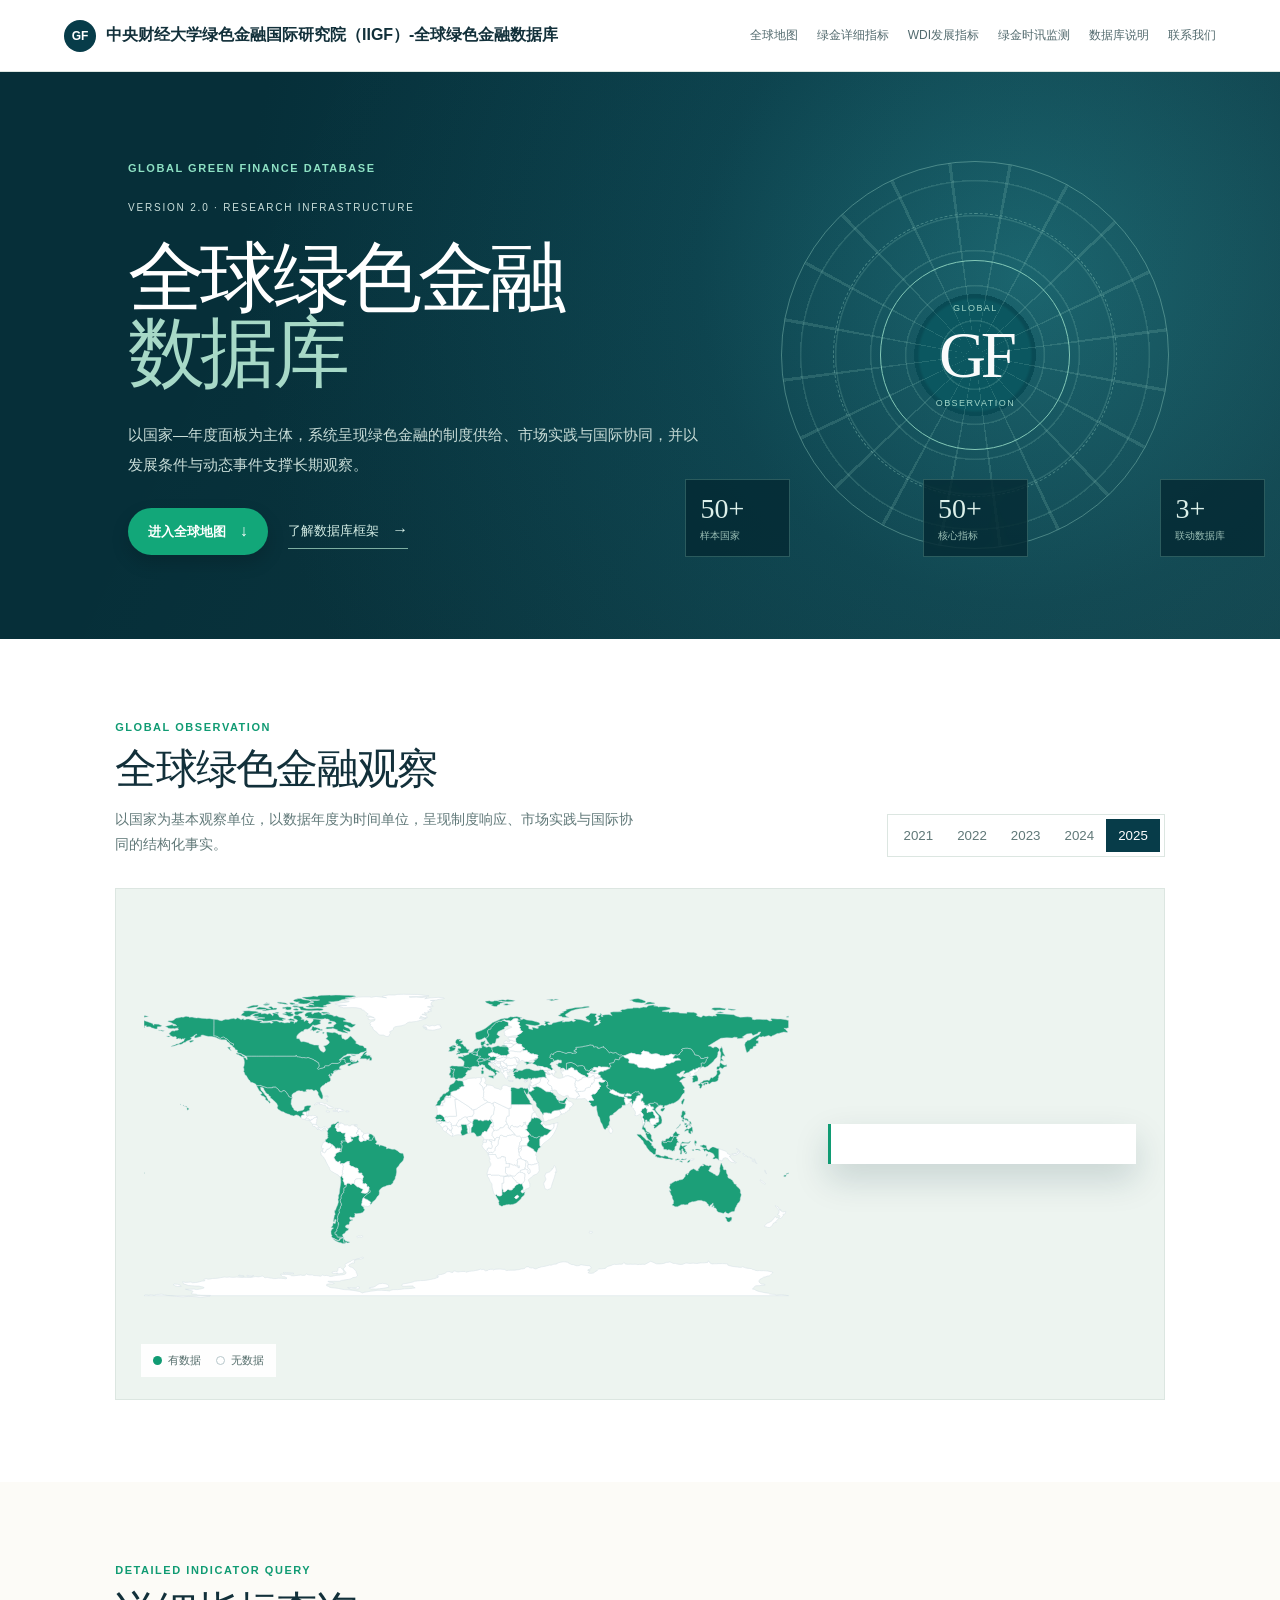
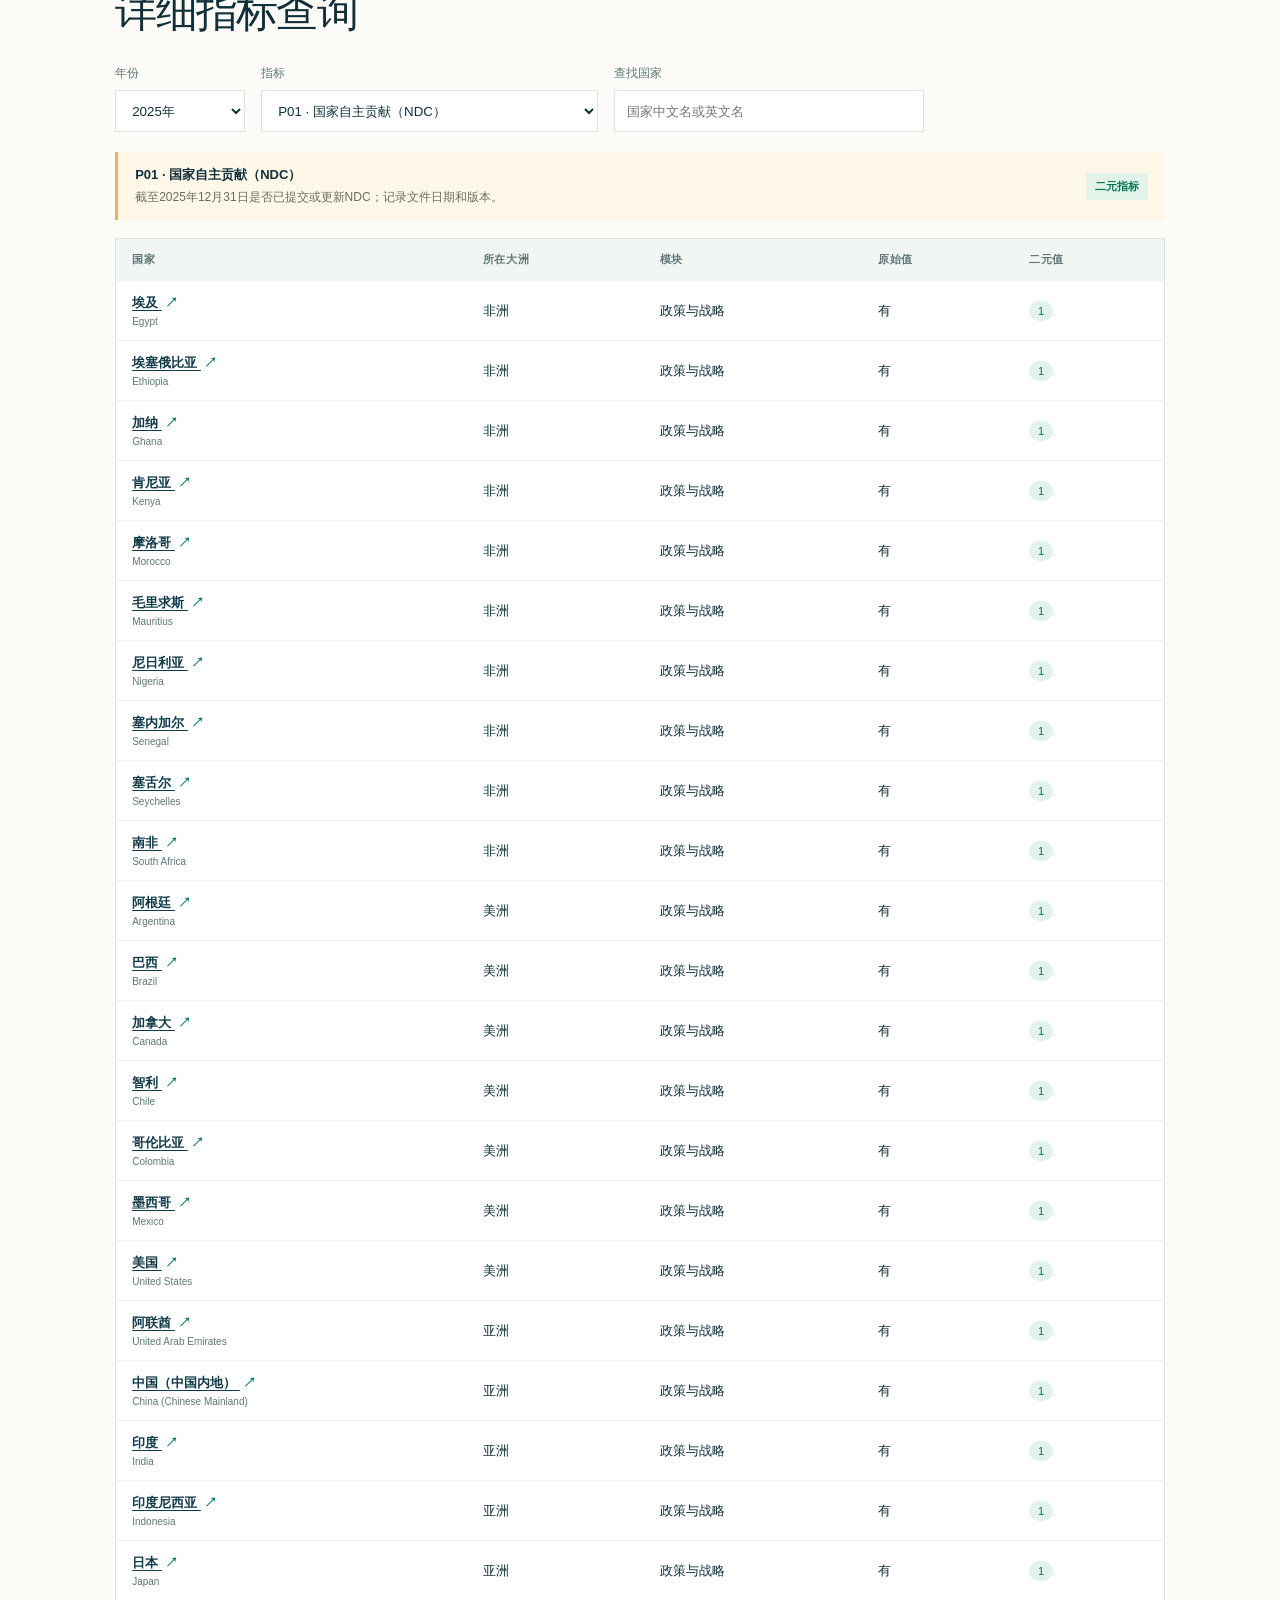
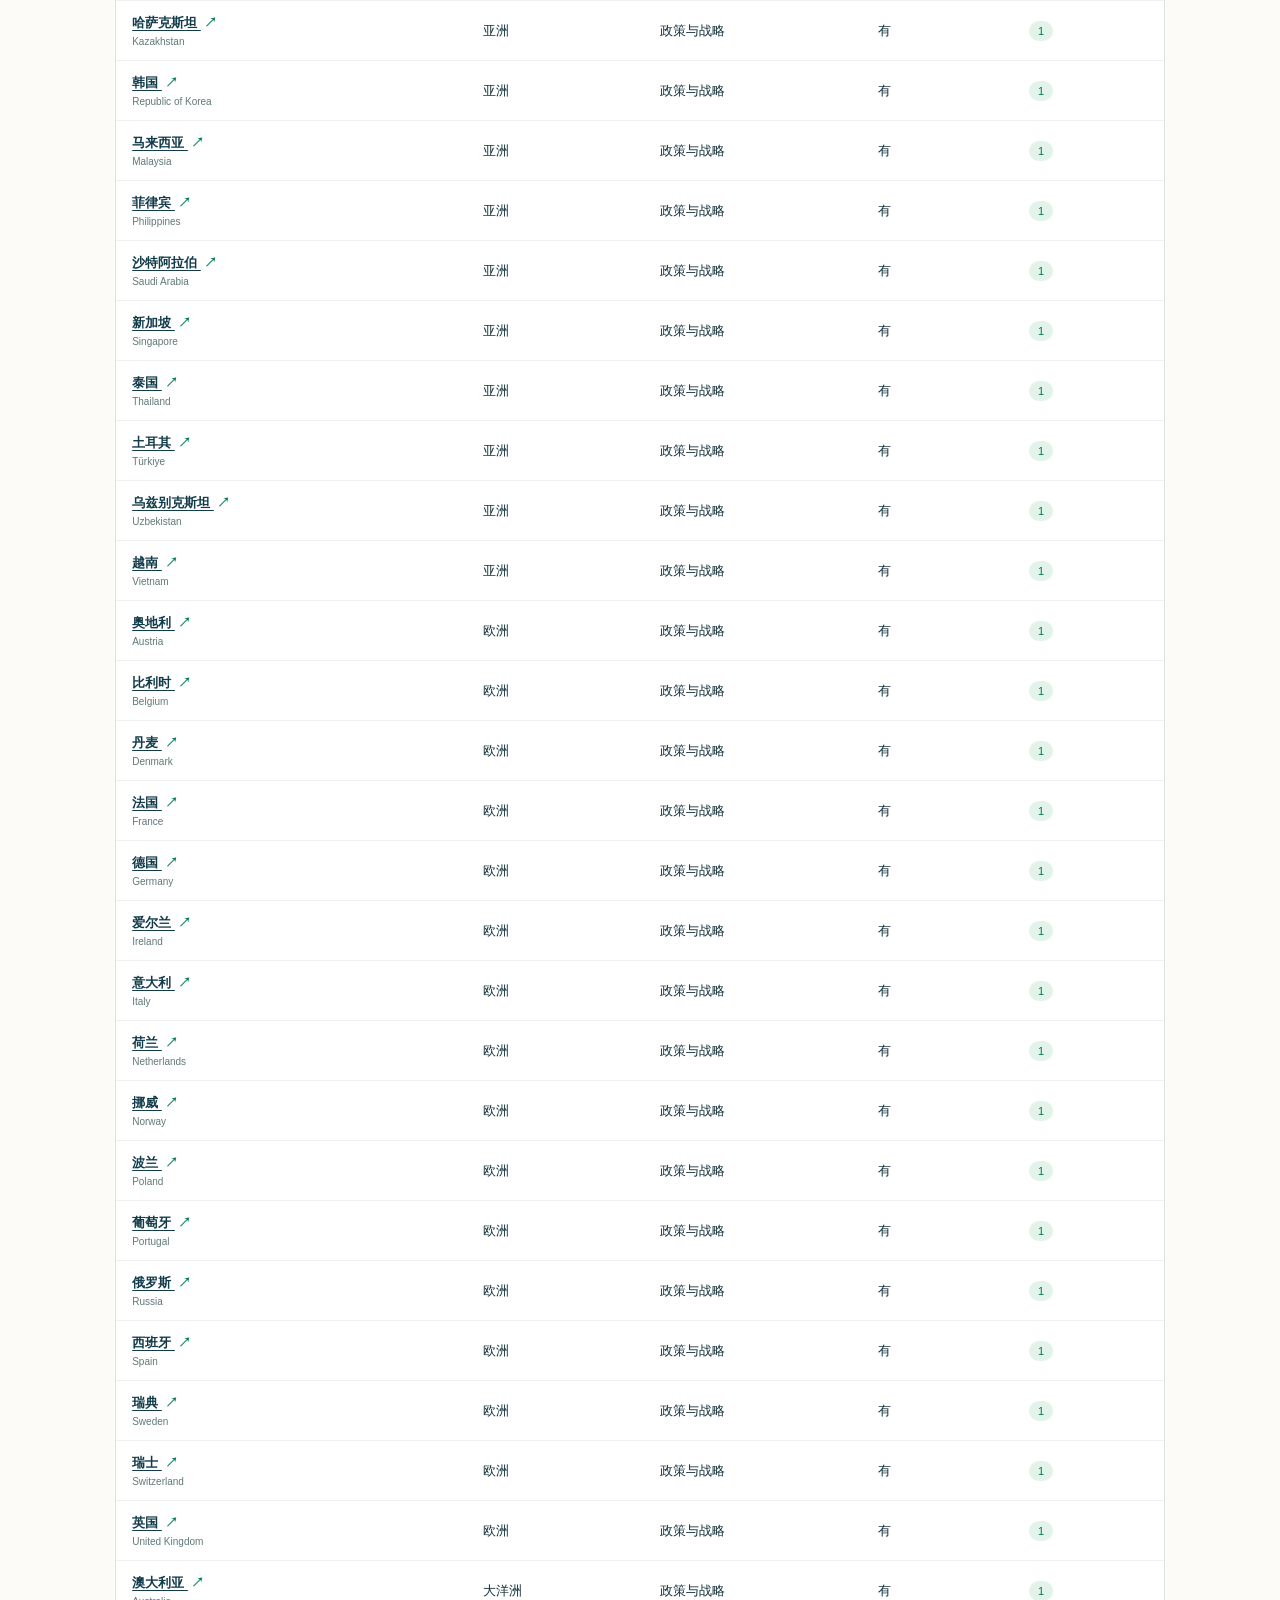
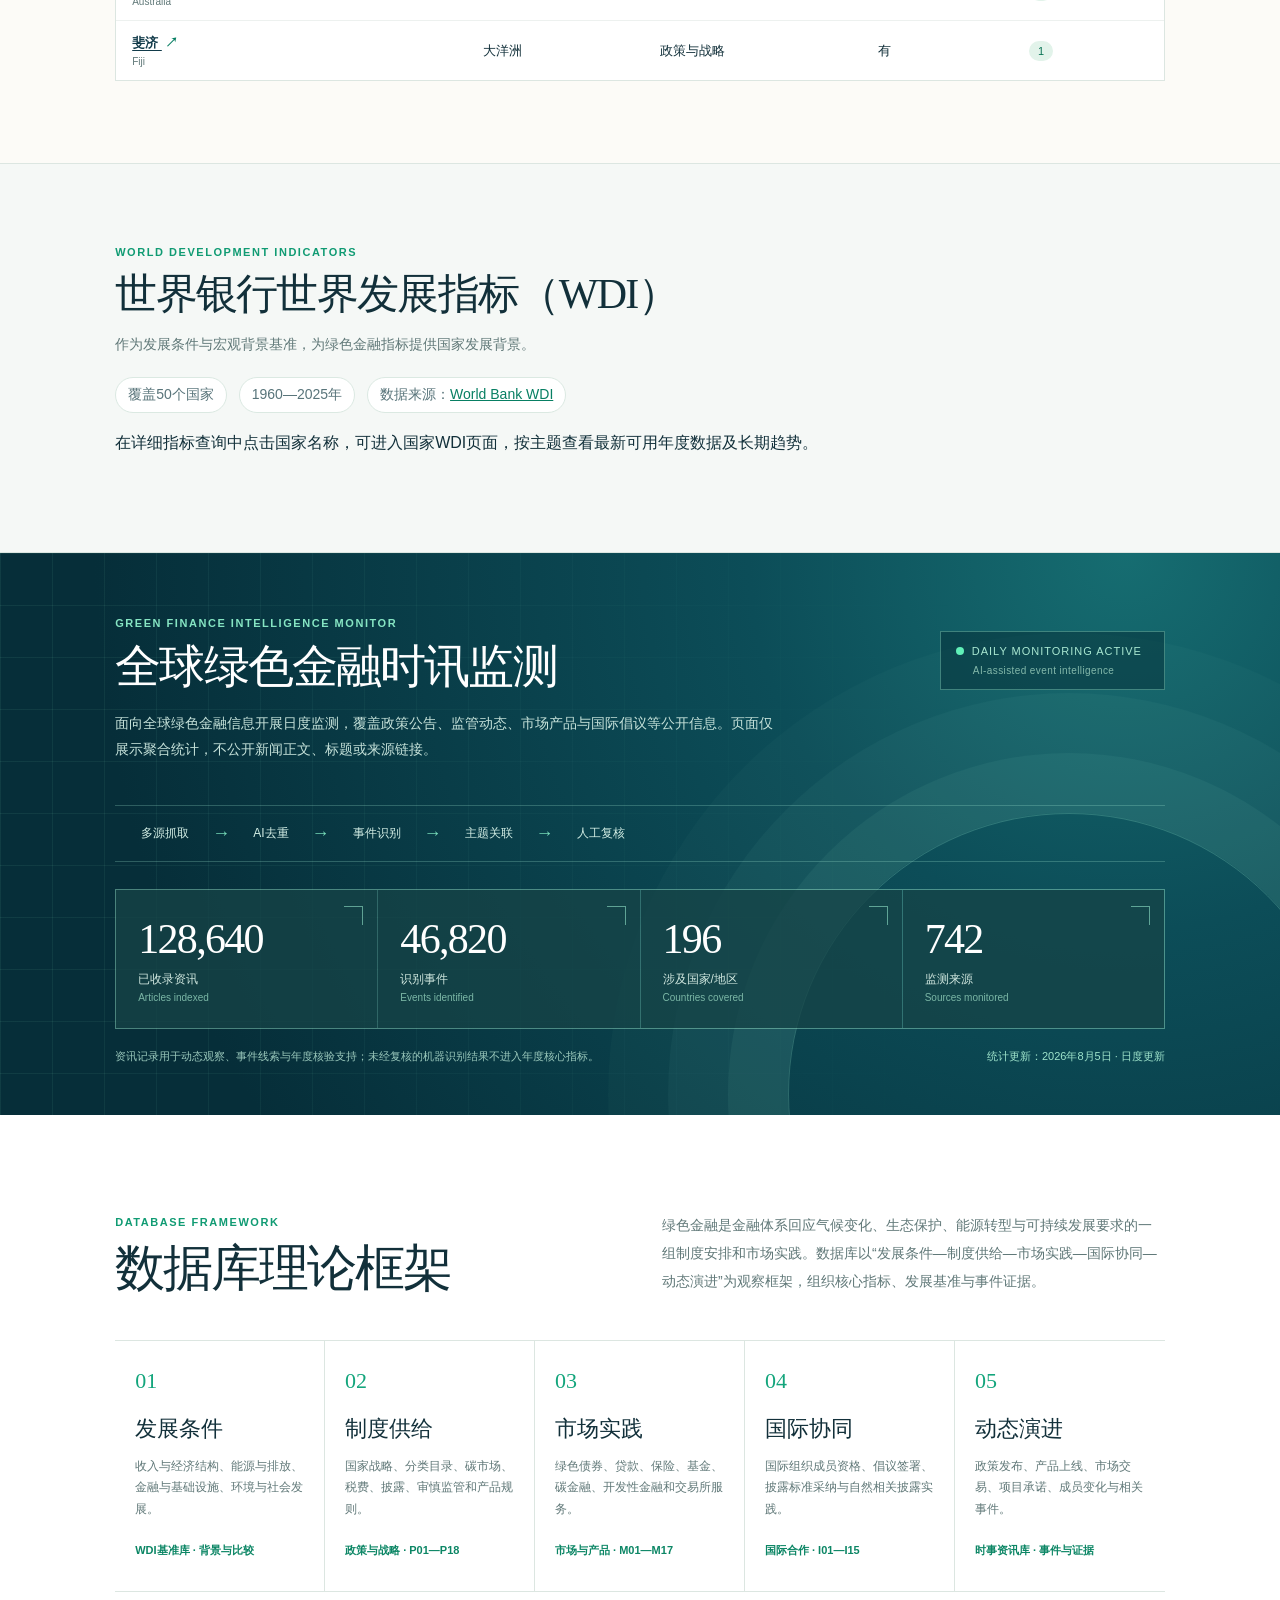
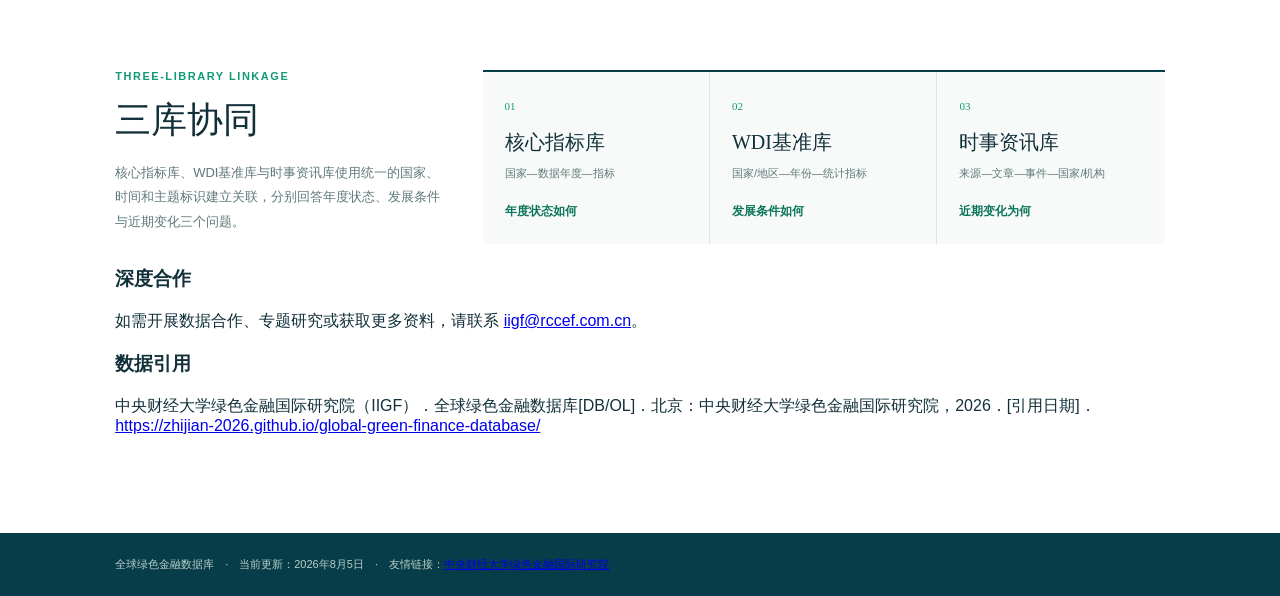
==== index.html @ d0682251 "Upgrade navigation and news monitoring dashboard" ====
<!doctype html>
<html lang="zh-CN">
<head>
  <meta charset="utf-8"><meta name="viewport" content="width=device-width, initial-scale=1"><meta name="description" content="中央财经大学绿色金融国际研究院（IIGF）全球绿色金融数据库"><title>全球绿色金融数据库</title><link rel="stylesheet" href="style.css?v=20260814">
</head>
<body>
  <header><a class="brand" href="#top"><b>GF</b><span>中央财经大学绿色金融国际研究院（IIGF）-全球绿色金融数据库</span></a><nav><a href="#map">全球地图</a><a href="#catalogue">绿金详细指标</a><a href="#wdi">WDI发展指标</a><a href="#news">绿金时讯监测</a><a href="#about">数据库说明</a><a href="#contact">联系我们</a></nav></header>
  <main id="top">
    <section class="intro intro-v2"><div class="hero-copy"><p class="eyebrow">GLOBAL GREEN FINANCE DATABASE</p><p class="hero-version">VERSION 2.0 · RESEARCH INFRASTRUCTURE</p><h1>全球绿色金融<br><em>数据库</em></h1><p>以国家—年度面板为主体，系统呈现绿色金融的制度供给、市场实践与国际协同，并以发展条件与动态事件支撑长期观察。</p><div class="hero-actions"><a class="button" href="#map">进入全球地图 <b>↓</b></a><a class="text-button" href="#about">了解数据库框架 <b>→</b></a></div></div><div class="hero-visual" aria-hidden="true"><div class="orbital-grid"></div><div class="orbital-ring ring-a"></div><div class="orbital-ring ring-b"></div><div class="hero-seal"><span>GLOBAL</span><strong>GF</strong><span>OBSERVATION</span></div><div class="hero-metrics"><div><strong>50+</strong><span>样本国家</span></div><div><strong>50+</strong><span>核心指标</span></div><div><strong>3+</strong><span>联动数据库</span></div></div></div></section>
    <section class="section map-section" id="map"><div class="section-title"><div><p class="eyebrow">GLOBAL OBSERVATION</p><h2>全球绿色金融观察</h2><p>以国家为基本观察单位，以数据年度为时间单位，呈现制度响应、市场实践与国际协同的结构化事实。</p></div><div class="years" id="years"></div></div><div class="map-wrap"><svg id="world-map" viewBox="0 0 1000 500" preserveAspectRatio="xMidYMid meet" aria-label="全球绿色金融国家地图"></svg><aside id="tooltip" class="tooltip is-empty"></aside><div class="legend"><span><i class="has-data"></i>有数据</span><span><i class="no-data"></i>无数据</span></div></div></section>
    <section class="section" id="catalogue"><div class="section-title"><div><p class="eyebrow">DETAILED INDICATOR QUERY</p><h2>详细指标查询</h2></div></div><div class="controls"><label>年份<select id="catalogue-year"></select></label><label>指标<select id="indicator"></select></label><label>查找国家<input id="search" placeholder="国家中文名或英文名"></label></div><div class="note" id="indicator-note"></div><div class="table-wrap"><table><thead><tr><th>国家</th><th>所在大洲</th><th>模块</th><th>原始值</th><th>二元值</th></tr></thead><tbody id="rows"></tbody></table></div></section>
    <section class="section news-section" id="news" aria-labelledby="news-title"><div class="news-console"><div class="news-console-head"><div><p class="eyebrow">GREEN FINANCE INTELLIGENCE MONITOR</p><h2 id="news-title">全球绿色金融时讯监测</h2><p>面向全球绿色金融信息开展日度监测，覆盖政策公告、监管动态、市场产品与国际倡议等公开信息。页面仅展示聚合统计，不公开新闻正文、标题或来源链接。</p></div><div class="monitor-status"><i></i><span>DAILY MONITORING ACTIVE</span><small>AI-assisted event intelligence</small></div></div><div class="news-pipeline"><span>多源抓取</span><b>→</b><span>AI去重</span><b>→</b><span>事件识别</span><b>→</b><span>主题关联</span><b>→</b><span>人工复核</span></div><div class="news-stats" id="news-stats" aria-live="polite"><div><b data-news="articles">0</b><span>已收录资讯</span><small>Articles indexed</small></div><div><b data-news="events">0</b><span>识别事件</span><small>Events identified</small></div><div><b data-news="countries">0</b><span>涉及国家/地区</span><small>Countries covered</small></div><div><b data-news="sources">0</b><span>监测来源</span><small>Sources monitored</small></div></div><div class="news-console-foot"><p>资讯记录用于动态观察、事件线索与年度核验支持；未经复核的机器识别结果不进入年度核心指标。</p><p id="news-updated">日度更新 · 聚合统计</p></div></div></section>
    <section class="section about about-v2" id="about"><div class="framework-heading"><div><p class="eyebrow">DATABASE FRAMEWORK</p><h2>数据库理论框架</h2></div><p>绿色金融是金融体系回应气候变化、生态保护、能源转型与可持续发展要求的一组制度安排和市场实践。数据库以“发展条件—制度供给—市场实践—国际协同—动态演进”为观察框架，组织核心指标、发展基准与事件证据。</p></div><div class="framework-flow"><article><b>01</b><h3>发展条件</h3><p>收入与经济结构、能源与排放、金融与基础设施、环境与社会发展。</p><small>WDI基准库 · 背景与比较</small></article><article><b>02</b><h3>制度供给</h3><p>国家战略、分类目录、碳市场、税费、披露、审慎监管和产品规则。</p><small>政策与战略 · P01—P18</small></article><article><b>03</b><h3>市场实践</h3><p>绿色债券、贷款、保险、基金、碳金融、开发性金融和交易所服务。</p><small>市场与产品 · M01—M17</small></article><article><b>04</b><h3>国际协同</h3><p>国际组织成员资格、倡议签署、披露标准采纳与自然相关披露实践。</p><small>国际合作 · I01—I15</small></article><article><b>05</b><h3>动态演进</h3><p>政策发布、产品上线、市场交易、项目承诺、成员变化与相关事件。</p><small>时事资讯库 · 事件与证据</small></article></div><div class="three-libraries"><div class="library-heading"><p class="eyebrow">THREE-LIBRARY LINKAGE</p><h3>三库协同</h3><p>核心指标库、WDI基准库与时事资讯库使用统一的国家、时间和主题标识建立关联，分别回答年度状态、发展条件与近期变化三个问题。</p></div><div class="library-cards"><article><span>01</span><h4>核心指标库</h4><p>国家—数据年度—指标</p><strong>年度状态如何</strong></article><article><span>02</span><h4>WDI基准库</h4><p>国家/地区—年份—统计指标</p><strong>发展条件如何</strong></article><article><span>03</span><h4>时事资讯库</h4><p>来源—文章—事件—国家/机构</p><strong>近期变化为何</strong></article></div></div><div class="contact-block" id="contact"><div><h3>深度合作</h3><p>如需开展数据合作、专题研究或获取更多资料，请联系 <a href="mailto:iigf@rccef.com.cn">iigf@rccef.com.cn</a>。</p></div><div><h3>数据引用</h3><p>中央财经大学绿色金融国际研究院（IIGF）．全球绿色金融数据库[DB/OL]．北京：中央财经大学绿色金融国际研究院，2026．[引用日期]．<a href="https://zhijian-2026.github.io/global-green-finance-database/">https://zhijian-2026.github.io/global-green-finance-database/</a></p></div></div></section>
  </main>
  <footer>全球绿色金融数据库　·　当前更新：2026年8月5日　·　友情链接：<a href="https://iigf.cufe.edu.cn/" target="_blank" rel="noopener">中央财经大学绿色金融国际研究院</a></footer>
  <script src="app.js?v=20260814"></script><script src="news.js?v=20260814"></script>
</body>
</html>
---- style.css ----
:root{--deep:#073c49;--green:#109b73;--pale:#edf4f0;--paper:#fcfbf7;--ink:#12303a;--muted:#607878;--line:#dce6e1}*{box-sizing:border-box}html{scroll-behavior:smooth}body{margin:0;background:var(--paper);color:var(--ink);font-family:"Microsoft YaHei","PingFang SC",Arial,sans-serif}header{height:72px;display:flex;align-items:center;justify-content:space-between;padding:0 6vw;background:#fff;border-bottom:1px solid var(--line);position:sticky;top:0;z-index:9}.brand{display:flex;gap:10px;align-items:center;color:var(--ink);text-decoration:none;font-size:16px;font-weight:700}.brand b{display:grid;place-items:center;width:32px;height:32px;color:#fff;background:var(--deep);border-radius:50%;font-size:12px}nav{display:flex;gap:26px}nav a{font-size:13px;color:#526a6e;text-decoration:none}.intro{min-height:490px;padding:78px 10vw;background:var(--deep);color:#fff;display:flex;justify-content:space-between;gap:40px;align-items:center}.eyebrow{font-size:11px;letter-spacing:.14em;color:var(--green);font-weight:800;margin:0 0 14px}.intro h1,.section h2{font:clamp(36px,4vw,62px) Georgia,"Songti SC",serif;line-height:1.05;letter-spacing:-.04em;margin:0}.intro em{font-style:normal;color:#b7e1d0}.intro>div>p:not(.eyebrow){max-width:520px;color:#cbe0dc;line-height:1.9;margin:24px 0}.button{display:inline-block;background:var(--green);padding:13px 18px;border-radius:99px;color:#fff;text-decoration:none;font-weight:700;font-size:13px}.intro dl{display:grid;grid-template-columns:repeat(3,1fr);gap:20px;margin:0;min-width:420px}.intro dl div{border-top:1px solid rgba(255,255,255,.35);padding-top:16px}.intro dt{font:32px Georgia,serif;color:#d9f0e8}.intro dd{margin:8px 0 0;font-size:12px;color:#b2d0c8}.section{padding:82px 9vw}.map-section{background:#fff}.section-title{display:flex;justify-content:space-between;gap:50px;align-items:end;margin-bottom:31px}.section-title h2{font-size:42px}.section-title>p,.section-title>div>p:last-child{max-width:520px;font-size:14px;color:var(--muted);line-height:1.8;margin:16px 0 0}.years{display:flex;border:1px solid var(--line);padding:4px}.years button{border:0;background:#fff;color:var(--muted);padding:9px 12px;cursor:pointer}.years button.active{background:var(--deep);color:#fff}.map-wrap{height:min(40vw,540px);min-height:420px;display:flex;align-items:center;justify-content:space-between;gap:22px;padding:22px 28px;position:relative;background:var(--pale);border:1px solid var(--line);overflow:hidden}.map-wrap svg{width:65%;height:100%;display:block;flex:0 1 65%}.shape{fill:#fff;stroke:#d1dde3;stroke-width:.75}.shape.lit{fill:#1c9f78;cursor:pointer}.shape.lit:hover,.shape.lit:focus{fill:#e4af55;stroke:var(--deep);stroke-width:1.3;outline:none}.tooltip{position:static;align-self:center;flex:0 0 min(31%,350px);margin:0;background:#fff;padding:20px 22px;box-shadow:0 15px 34px rgba(10,55,63,.17);border-left:3px solid var(--green);max-height:calc(100% - 20px);overflow:auto}.tooltip>p{font:21px Georgia,"Songti SC",serif;margin:0;color:var(--ink)}.tooltip>p span{display:block;font:11px "Microsoft YaHei",sans-serif;color:var(--muted);margin-top:6px}.tooltip>span{display:block;font-size:12px;color:var(--muted);margin-top:8px}.tooltip dl{border-top:1px solid var(--line);margin:14px 0 0;padding-top:7px}.tooltip dl div{display:flex;justify-content:space-between;gap:12px;padding:4px 0;font-size:11px;line-height:1.35}.tooltip dt{color:var(--muted);max-width:72%}.tooltip dd{margin:0;font-weight:700;text-align:right}.tooltip dl div.restricted{opacity:.72}.map-more{display:flex;justify-content:space-between;align-items:center;border-top:1px solid var(--line);margin-top:12px;padding-top:12px;color:var(--deep);font-size:12px;font-weight:700;text-decoration:none}.map-more b{font-size:17px;color:var(--green)}.legend{position:absolute;left:25px;bottom:22px;background:#fffffff0;padding:9px 12px;display:flex;gap:15px;align-items:center;font-size:11px;color:#526b69}.legend span{display:flex;align-items:center;gap:6px}.legend i{width:9px;height:9px;border-radius:50%;display:inline-block}.legend i.has-data{background:var(--green)}.legend i.no-data{background:#fff;border:1px solid #b7c7cb}.controls{display:flex;gap:16px;margin-bottom:20px}.controls label{font-size:12px;color:var(--muted);display:flex;flex-direction:column;gap:8px}.controls select,.controls input{height:42px;min-width:310px;border:1px solid var(--line);background:#fff;padding:0 12px;color:var(--ink)}#catalogue-year{min-width:130px}.note{background:#fff8e9;border-left:3px solid #e6b85d;padding:14px 17px;display:flex;justify-content:space-between;gap:18px;font-size:13px}.note p{margin:5px 0 0;color:#6c6b62;font-size:12px}.note strong{align-self:center;font-size:11px;padding:6px 9px;background:#e3f3ea;color:#087353;white-space:nowrap}.table-wrap{overflow:auto;background:#fff;border:1px solid var(--line);margin-top:18px}table{width:100%;border-collapse:collapse;min-width:540px;font-size:13px}th{background:#f1f6f3;text-align:left;color:#607676;font-size:11px;letter-spacing:.06em;padding:13px 16px}td{padding:13px 16px;border-top:1px solid #edf1ef}td small{display:block;color:var(--muted);font-size:10px;margin-top:4px}.pill{font-size:11px;padding:4px 9px;border-radius:99px;background:#e2f3ea;color:#087353}.pill.no{background:#edf0ee;color:#687777}.dash{color:#91a09e}.blur{filter:blur(4px);user-select:none;letter-spacing:.12em;color:#607b77}.about{background:#fff}.columns{display:grid;grid-template-columns:repeat(3,1fr);margin-top:37px;border-top:1px solid var(--line)}article{padding:28px 28px 25px 0;margin-right:28px;border-right:1px solid var(--line)}article:last-child{border:0;margin:0}article>b{font:25px Georgia,serif;color:var(--green)}article h3{font:24px Georgia,"Songti SC",serif;margin:22px 0 10px;font-weight:500}article p,.footnote{font-size:13px;color:var(--muted);line-height:1.8}.footnote{border-top:1px solid var(--line);padding-top:20px;margin:0}footer{background:var(--deep);color:#b7d0c9;padding:24px 9vw;font-size:11px}@media(max-width:900px){.map-wrap{height:auto;min-height:0;display:block;padding:18px}.map-wrap svg{width:100%;height:auto;min-height:280px}.tooltip{max-width:none;margin:12px 0 0}.legend{bottom:auto;top:22px;left:22px}.tooltip dl div{font-size:12px}}@media(max-width:760px){header{padding:0 20px}.brand{font-size:12px;gap:7px}.brand b{width:28px;height:28px}nav a:not(:first-child){display:none}.intro{padding:60px 25px;display:block}.intro dl{margin-top:45px;min-width:0}.section{padding:58px 25px}.section-title{display:block}.years{margin-top:20px;width:max-content}.legend{position:static;margin-top:8px;width:max-content}.controls{display:block}.controls label{margin:12px 0}.controls select,.controls input{width:100%;min-width:0}.columns{grid-template-columns:1fr}article{border-right:0;border-bottom:1px solid var(--line);margin:0;padding:25px 0}}
 .country-link{color:#123b4a;font-weight:600;text-decoration:none}.country-link:hover{text-decoration:underline}.wdi-section{background:#f3f8f5}.wdi-meta{display:flex;flex-wrap:wrap;gap:12px;margin:20px 0;color:#58747a;font-size:14px}.wdi-meta span{padding:8px 12px;background:#fff;border:1px solid #dbe9e2;border-radius:999px}.wdi-meta a{color:#087f63}
.country-link{color:#123b4a;font-weight:600;text-decoration:underline;text-decoration-thickness:1px;text-underline-offset:3px}.country-link:hover{color:#087f63}.country-link-icon{display:inline-block;margin-left:3px;color:#087f63;font-size:13px;font-weight:700;transition:transform .15s ease}.country-link:hover .country-link-icon{transform:translate(2px,-2px)}
.intro-v2{position:relative;isolation:isolate;min-height:560px;padding:0 10vw;overflow:hidden;background:radial-gradient(circle at 80% 36%,#145e69 0,#093f4b 30%,#062f39 72%)}.intro-v2:before{content:"";position:absolute;inset:0;background:linear-gradient(115deg,transparent 20%,rgba(160,225,205,.08) 100%);z-index:-1}.hero-copy{max-width:630px;padding:90px 0 84px;position:relative;z-index:2}.intro-v2 .eyebrow{color:#8ee1c4;margin-bottom:10px}.hero-version{font-size:10px;letter-spacing:.18em;color:#8fbdb1;margin:0 0 20px}.intro-v2 h1{font-size:clamp(54px,6vw,84px);line-height:.98;letter-spacing:-.06em}.intro-v2 h1 em{color:#a7d9c7}.intro-v2 .hero-copy>p:not(.eyebrow):not(.hero-version){max-width:575px;margin:28px 0;color:#c9ddd8;font-size:15px;line-height:2}.hero-actions{display:flex;gap:20px;align-items:center}.button{padding:14px 20px;background:#12a779;box-shadow:0 8px 18px rgba(0,0,0,.16)}.button b,.text-button b{font-size:16px;margin-left:10px}.text-button{font-size:13px;color:#d5eee6;text-decoration:none;border-bottom:1px solid #7daea1;padding:8px 0}.hero-visual{position:absolute;right:7vw;top:50%;width:430px;height:430px;transform:translateY(-50%);border-radius:50%;background:radial-gradient(circle,#0c5861 0 18%,#0a4b56 19% 20%,transparent 20%);opacity:.98}.orbital-grid{position:absolute;inset:0;border-radius:50%;background:repeating-radial-gradient(circle at center,transparent 0 33px,rgba(182,238,218,.15) 34px 35px),repeating-conic-gradient(from 10deg,rgba(182,238,218,.15) 0 1deg,transparent 1deg 18deg);mask-image:radial-gradient(circle,#000 0 63%,transparent 64%)}.orbital-ring{position:absolute;border:1px solid rgba(182,238,218,.35);border-radius:50%}.ring-a{inset:21px}.ring-b{inset:73px;border-style:dashed}.hero-seal{position:absolute;inset:120px;display:flex;flex-direction:column;align-items:center;justify-content:center;border:1px solid #87ccba;border-radius:50%;color:#a6d9cb;letter-spacing:.16em;font-size:9px}.hero-seal strong{font:65px Georgia,serif;letter-spacing:-.08em;color:#fff;margin:5px 0}.hero-metrics{position:absolute;left:-75px;right:-75px;bottom:13px;display:flex;justify-content:space-between}.hero-metrics div{min-width:105px;padding:13px 14px;background:rgba(5,42,51,.83);border:1px solid rgba(160,225,205,.25);backdrop-filter:blur(6px)}.hero-metrics strong{display:block;font:28px Georgia,serif;color:#e2f5ee}.hero-metrics span{display:block;margin-top:4px;font-size:10px;color:#9fc3b9}.about-v2{background:#fff;padding-top:96px}.framework-heading{display:grid;grid-template-columns:1fr 1.05fr;gap:68px;align-items:end;margin-bottom:45px}.framework-heading h2{font-size:50px}.framework-heading>p{margin:0;color:var(--muted);font-size:14px;line-height:2}.framework-flow{display:grid;grid-template-columns:repeat(5,1fr);border-top:1px solid var(--line);border-bottom:1px solid var(--line)}.framework-flow article{min-height:250px;margin:0;padding:27px 20px;border-right:1px solid var(--line)}.framework-flow article:last-child{border:0}.framework-flow article b{font:22px Georgia,serif;color:#13a57c}.framework-flow article h3{font:22px Georgia,"Songti SC",serif;margin:20px 0 12px}.framework-flow article p{font-size:12px;line-height:1.8;margin:0}.framework-flow article small{display:block;color:#0c8665;font-size:11px;font-weight:700;line-height:1.6;margin-top:22px}.three-libraries{margin-top:78px;display:grid;grid-template-columns:31% 1fr;gap:42px;align-items:start}.library-heading h3{font:36px Georgia,"Songti SC",serif;margin:0 0 16px}.library-heading>p:last-child{font-size:13px;line-height:1.9;color:var(--muted)}.library-cards{display:grid;grid-template-columns:repeat(3,1fr);border-top:2px solid var(--deep)}.library-cards article{margin:0;padding:24px 22px;min-height:172px;border-right:1px solid var(--line);background:#f7faf8}.library-cards article:last-child{border:0}.library-cards span{font:11px Georgia,serif;color:#109b73}.library-cards h4{font:20px Georgia,"Songti SC",serif;margin:15px 0 8px}.library-cards p{font-size:11px;margin:0;color:var(--muted)}.library-cards strong{display:block;margin-top:20px;font-size:12px;color:#0b765b}.news-monitor{margin-top:72px;padding:42px 45px;display:grid;grid-template-columns:1fr 1.15fr;gap:55px;background:linear-gradient(135deg,#0a414c,#0e675b);color:#fff;position:relative;overflow:hidden}.news-monitor:after{content:"";position:absolute;width:420px;height:420px;right:-180px;top:-280px;border:1px solid rgba(255,255,255,.2);border-radius:50%;box-shadow:0 0 0 55px rgba(255,255,255,.04),0 0 0 110px rgba(255,255,255,.03)}.news-copy,.news-stats{position:relative;z-index:1}.news-monitor .eyebrow{color:#8ce4c6}.news-monitor h3{font:32px Georgia,"Songti SC",serif;margin:0 0 17px}.news-monitor p{font-size:13px;line-height:1.9;color:#d2e5df}.news-monitor small{display:block;margin-top:18px;color:#9bc9bc;font-size:11px;line-height:1.8}.news-stats{display:grid;grid-template-columns:repeat(2,1fr);gap:1px;background:rgba(255,255,255,.18);align-self:center}.news-stats>div{min-height:92px;padding:19px 20px;background:rgba(5,47,54,.44)}.news-stats b{display:block;font:32px Georgia,serif;color:#fff}.news-stats span{display:block;margin-top:8px;font-size:11px;color:#b8d9cf}.news-stats>p{grid-column:1/-1;margin:0;padding:11px 20px;background:rgba(5,47,54,.44);font-size:11px;color:#a9d1c4}.wdi-section{border-top:1px solid var(--line);border-bottom:1px solid var(--line);background:#f5f8f6}.wdi-section .section-title{margin-bottom:15px}@media(max-width:1050px){.hero-visual{right:-65px;opacity:.55}.framework-flow{grid-template-columns:repeat(3,1fr)}.framework-flow article:nth-child(3){border-right:0}.three-libraries{grid-template-columns:1fr}.news-monitor{grid-template-columns:1fr}}@media(max-width:760px){.intro-v2{min-height:0;padding:0 25px}.hero-copy{padding:70px 0}.hero-visual{display:none}.hero-actions{display:block}.text-button{display:inline-block;margin-top:18px}.framework-heading{display:block}.framework-heading>p{margin-top:20px}.framework-flow{grid-template-columns:1fr}.framework-flow article{min-height:0;padding:25px 0;border-right:0;border-bottom:1px solid var(--line)}.framework-flow article:last-child{border-bottom:0}.three-libraries{margin-top:52px}.library-cards{grid-template-columns:1fr}.library-cards article{border-right:0;border-bottom:1px solid var(--line)}.news-monitor{margin-left:-25px;margin-right:-25px;padding:35px 25px}.news-stats{grid-template-columns:repeat(2,1fr)}}
header{padding:0 5vw}nav{gap:19px}nav a{font-size:12px;white-space:nowrap}.news-section{padding-top:0;padding-bottom:0;background:#f5f8f6}.news-console{margin:0 -9vw;padding:64px 9vw 48px;background:radial-gradient(circle at 88% 0,#166d71 0,#0c4d58 30%,#062e39 82%);color:#fff;position:relative;overflow:hidden}.news-console:before{content:"";position:absolute;inset:0;background:linear-gradient(90deg,rgba(143,237,199,.08) 1px,transparent 1px),linear-gradient(rgba(143,237,199,.08) 1px,transparent 1px);background-size:52px 52px;mask-image:linear-gradient(90deg,#000,transparent 76%)}.news-console:after{content:"";position:absolute;right:-70px;bottom:-260px;width:560px;height:560px;border:1px solid rgba(151,232,203,.25);border-radius:50%;box-shadow:0 0 0 60px rgba(151,232,203,.06),0 0 0 120px rgba(151,232,203,.045),0 0 0 180px rgba(151,232,203,.025)}.news-console>*{position:relative;z-index:1}.news-console-head{display:flex;justify-content:space-between;gap:50px;align-items:flex-start}.news-console .eyebrow{color:#86e5c3}.news-console h2{font-size:46px;color:#fff;margin:0}.news-console-head>div>p:last-child{max-width:660px;margin:18px 0 0;color:#c6e2da;line-height:1.9;font-size:14px}.monitor-status{min-width:225px;margin-top:14px;padding:13px 15px;border:1px solid rgba(151,232,203,.38);background:rgba(3,41,48,.46);font-size:11px;letter-spacing:.09em;color:#a8e7d1}.monitor-status i{width:8px;height:8px;display:inline-block;border-radius:50%;background:#60f0b8;box-shadow:0 0 0 0 rgba(96,240,184,.7);animation:monitorPulse 1.8s infinite;margin-right:8px}.monitor-status small{display:block;margin:8px 0 0 17px;color:#83b8aa;font-size:10px;letter-spacing:.04em}@keyframes monitorPulse{70%{box-shadow:0 0 0 9px rgba(96,240,184,0)}100%{box-shadow:0 0 0 0 rgba(96,240,184,0)}}.news-pipeline{display:flex;align-items:center;gap:15px;margin:42px 0 27px;padding:14px 18px;border-top:1px solid rgba(165,234,210,.25);border-bottom:1px solid rgba(165,234,210,.25);font-size:12px;color:#d3eee5}.news-pipeline span{padding:5px 8px}.news-pipeline b{font-size:18px;font-weight:400;color:#76dab8}.news-stats{display:grid;grid-template-columns:repeat(4,1fr);gap:1px;background:rgba(155,231,204,.27);border:1px solid rgba(155,231,204,.25)}.news-stats>div{min-height:128px;padding:25px 22px;background:rgba(3,43,51,.64);position:relative;overflow:hidden}.news-stats>div:after{content:"";position:absolute;right:14px;top:16px;width:18px;height:18px;border-top:1px solid rgba(147,229,201,.6);border-right:1px solid rgba(147,229,201,.6)}.news-stats b{display:block;font:42px Georgia,serif;letter-spacing:-.04em;color:#fff}.news-stats span{display:block;margin-top:8px;font-size:12px;color:#d0e7df}.news-stats small{display:block;margin-top:4px;font-size:10px;color:#7bb7a6}.news-console-foot{display:flex;justify-content:space-between;gap:25px;margin-top:18px;color:#9bc9bc;font-size:11px;line-height:1.8}.news-console-foot p{margin:0;max-width:760px}.news-console-foot p:last-child{white-space:nowrap;color:#9fe4cb}@media(max-width:980px){nav{gap:12px}.brand{font-size:13px}.news-stats{grid-template-columns:repeat(2,1fr)}.news-console-head{display:block}.monitor-status{display:inline-block;margin-top:22px}}@media(max-width:760px){nav a:not(:first-child){display:none}.news-console{margin:0 -25px;padding:46px 25px}.news-console h2{font-size:38px}.news-pipeline{flex-wrap:wrap;gap:5px 8px}.news-pipeline b{font-size:14px}.news-console-foot{display:block}.news-console-foot p+ p{margin-top:10px}.news-console-foot p:last-child{white-space:normal}.news-stats>div{min-height:110px;padding:19px 15px}.news-stats b{font-size:32px}}
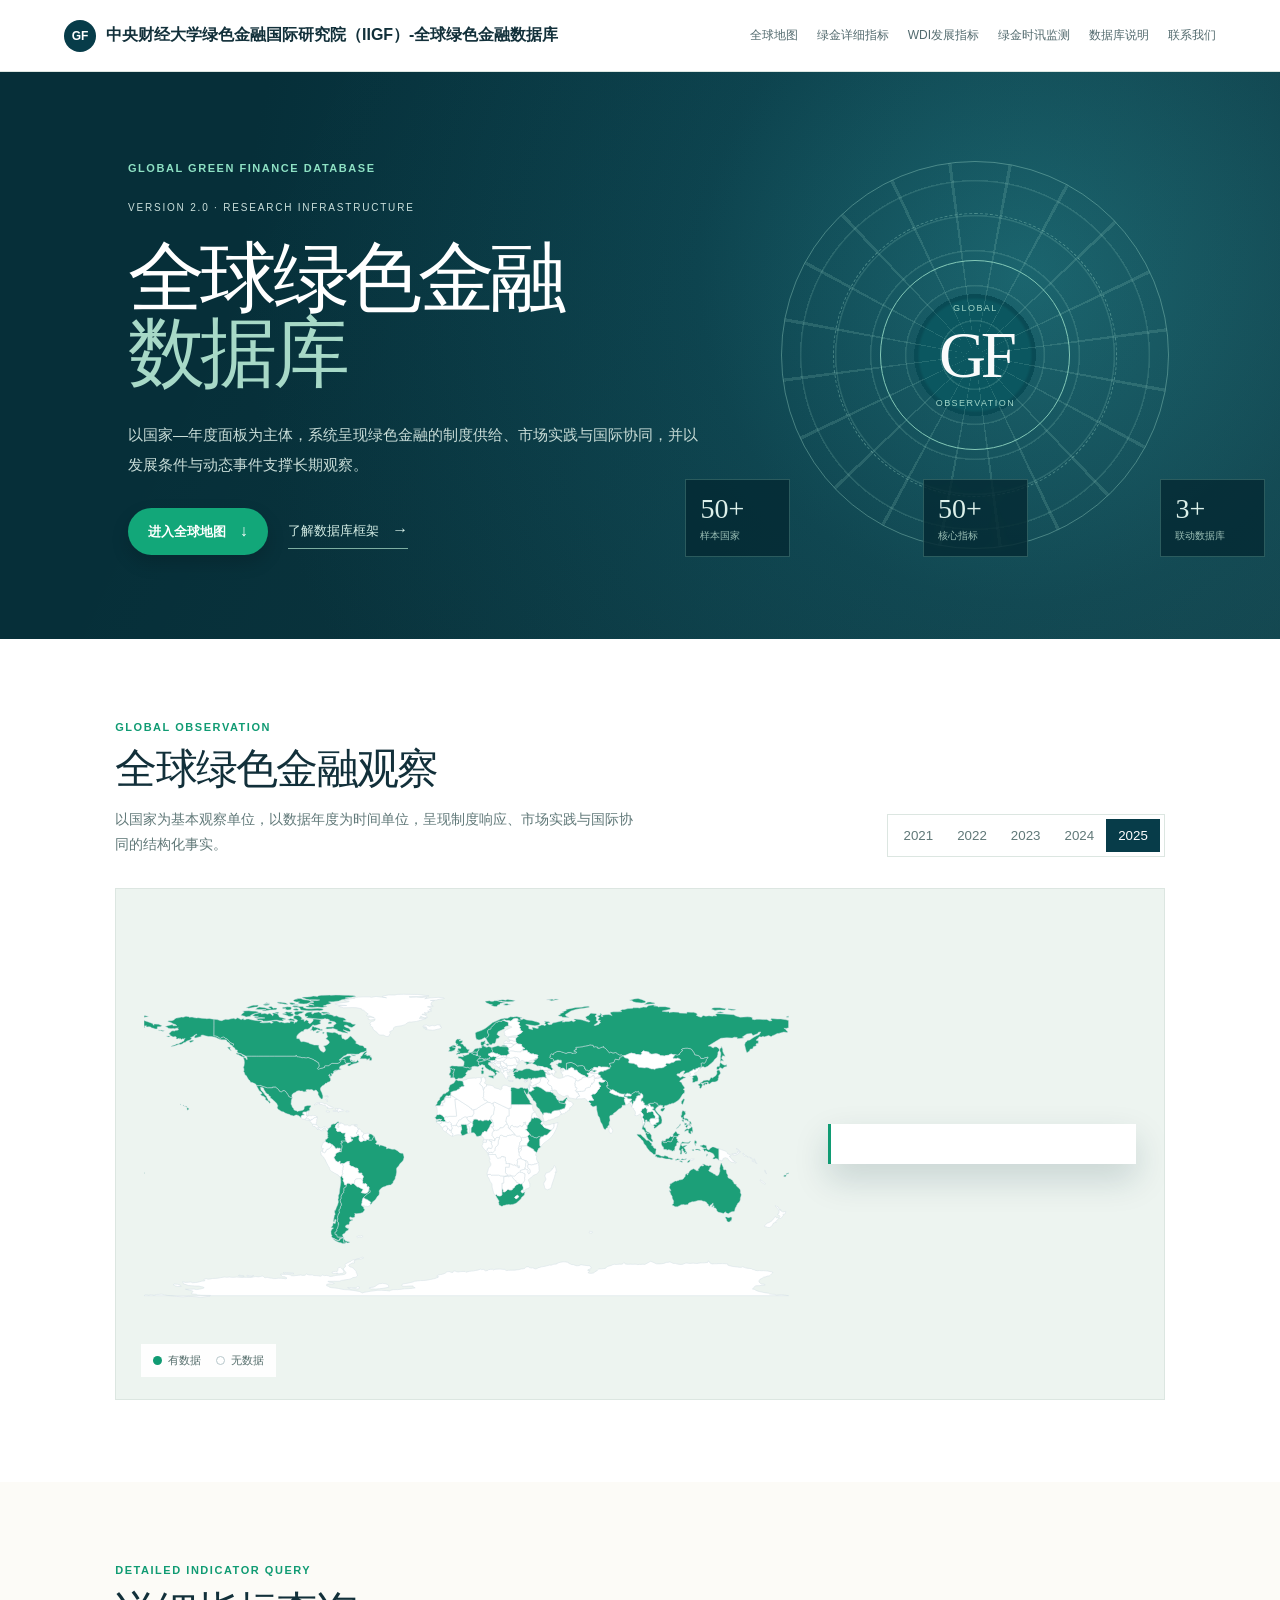
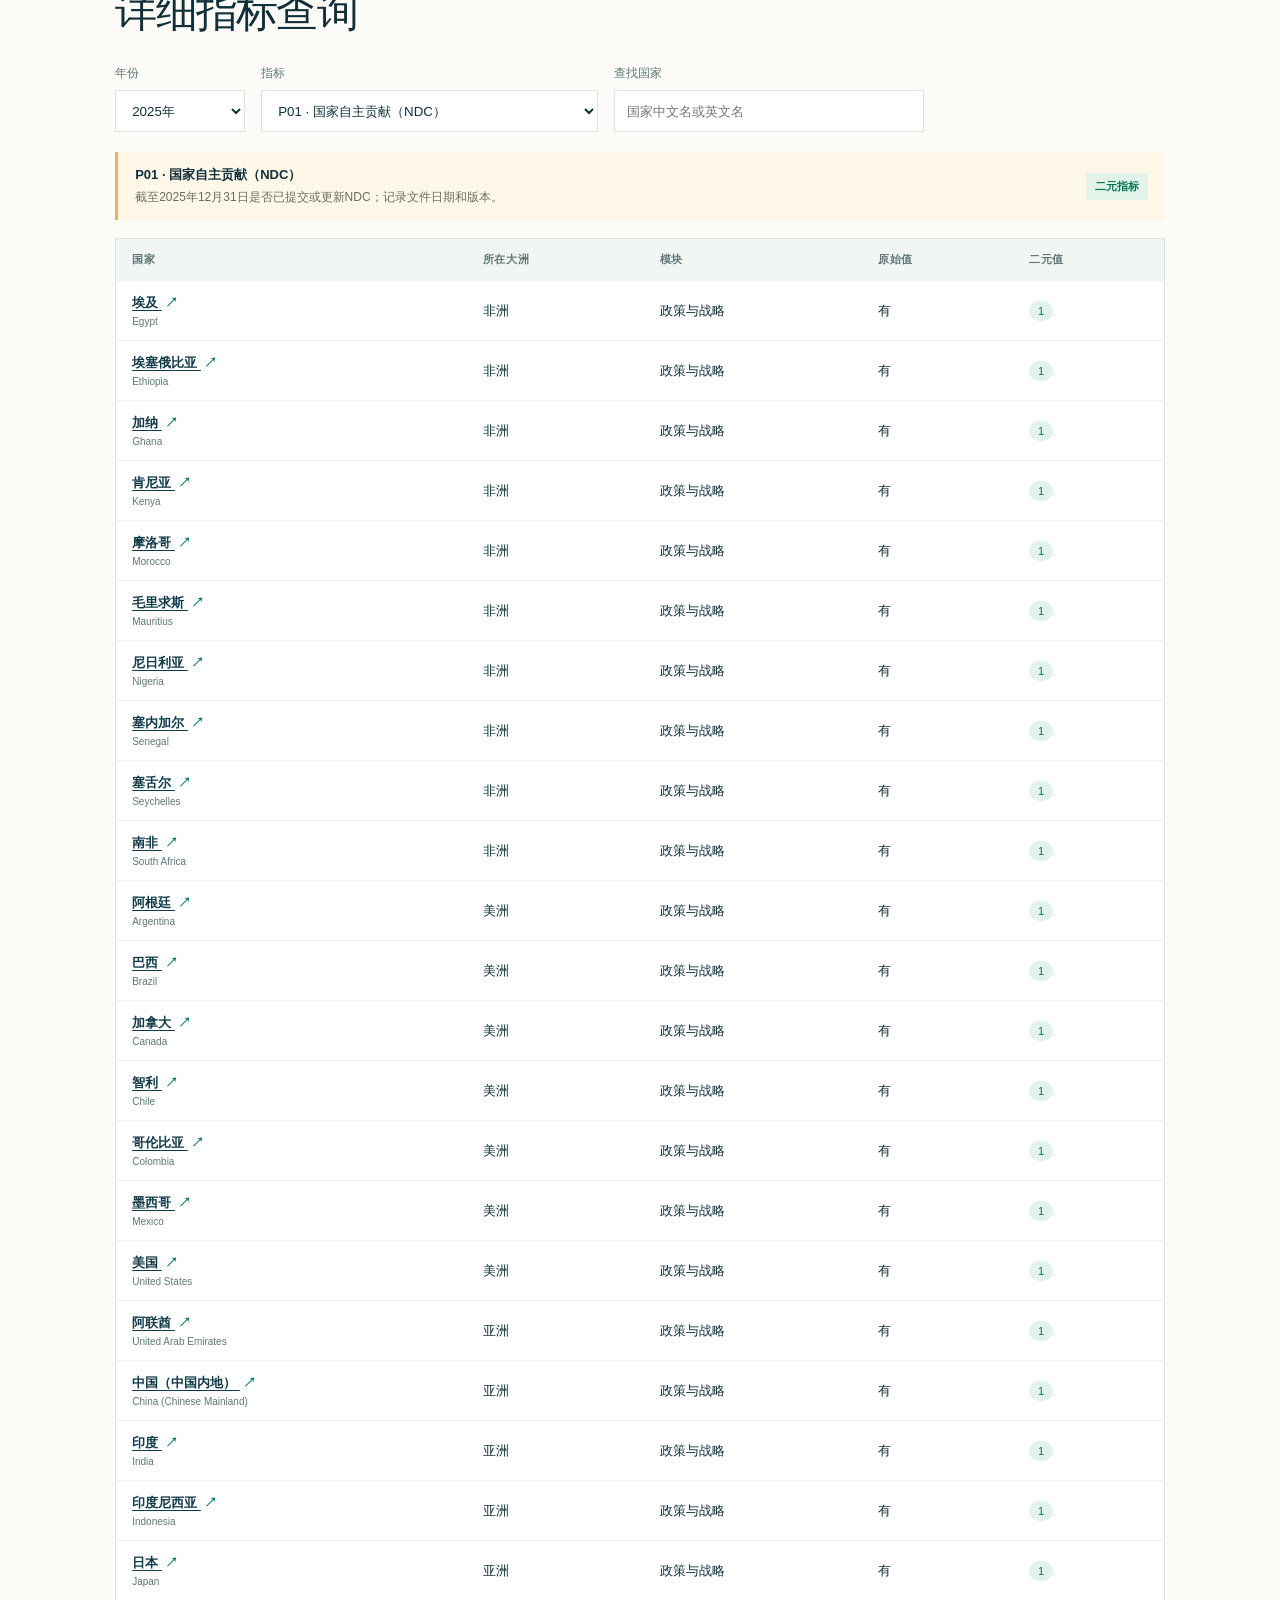
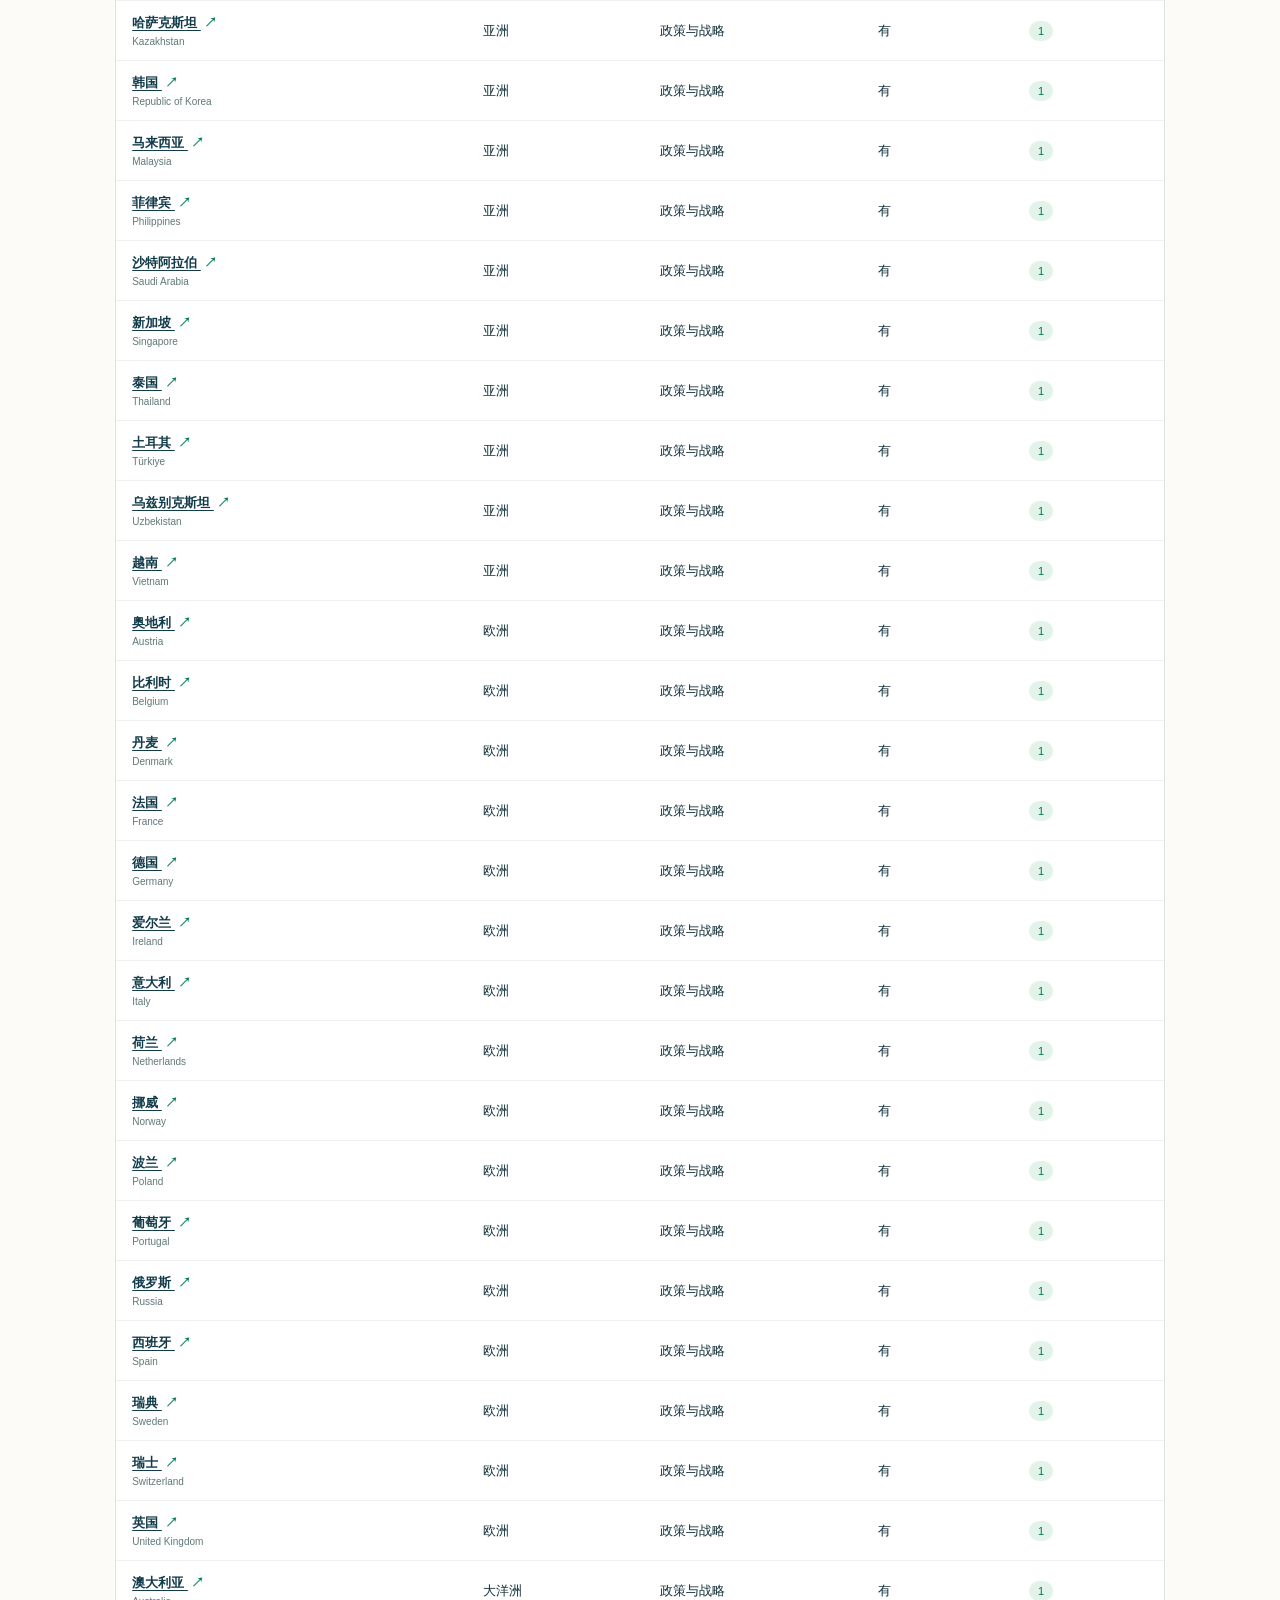
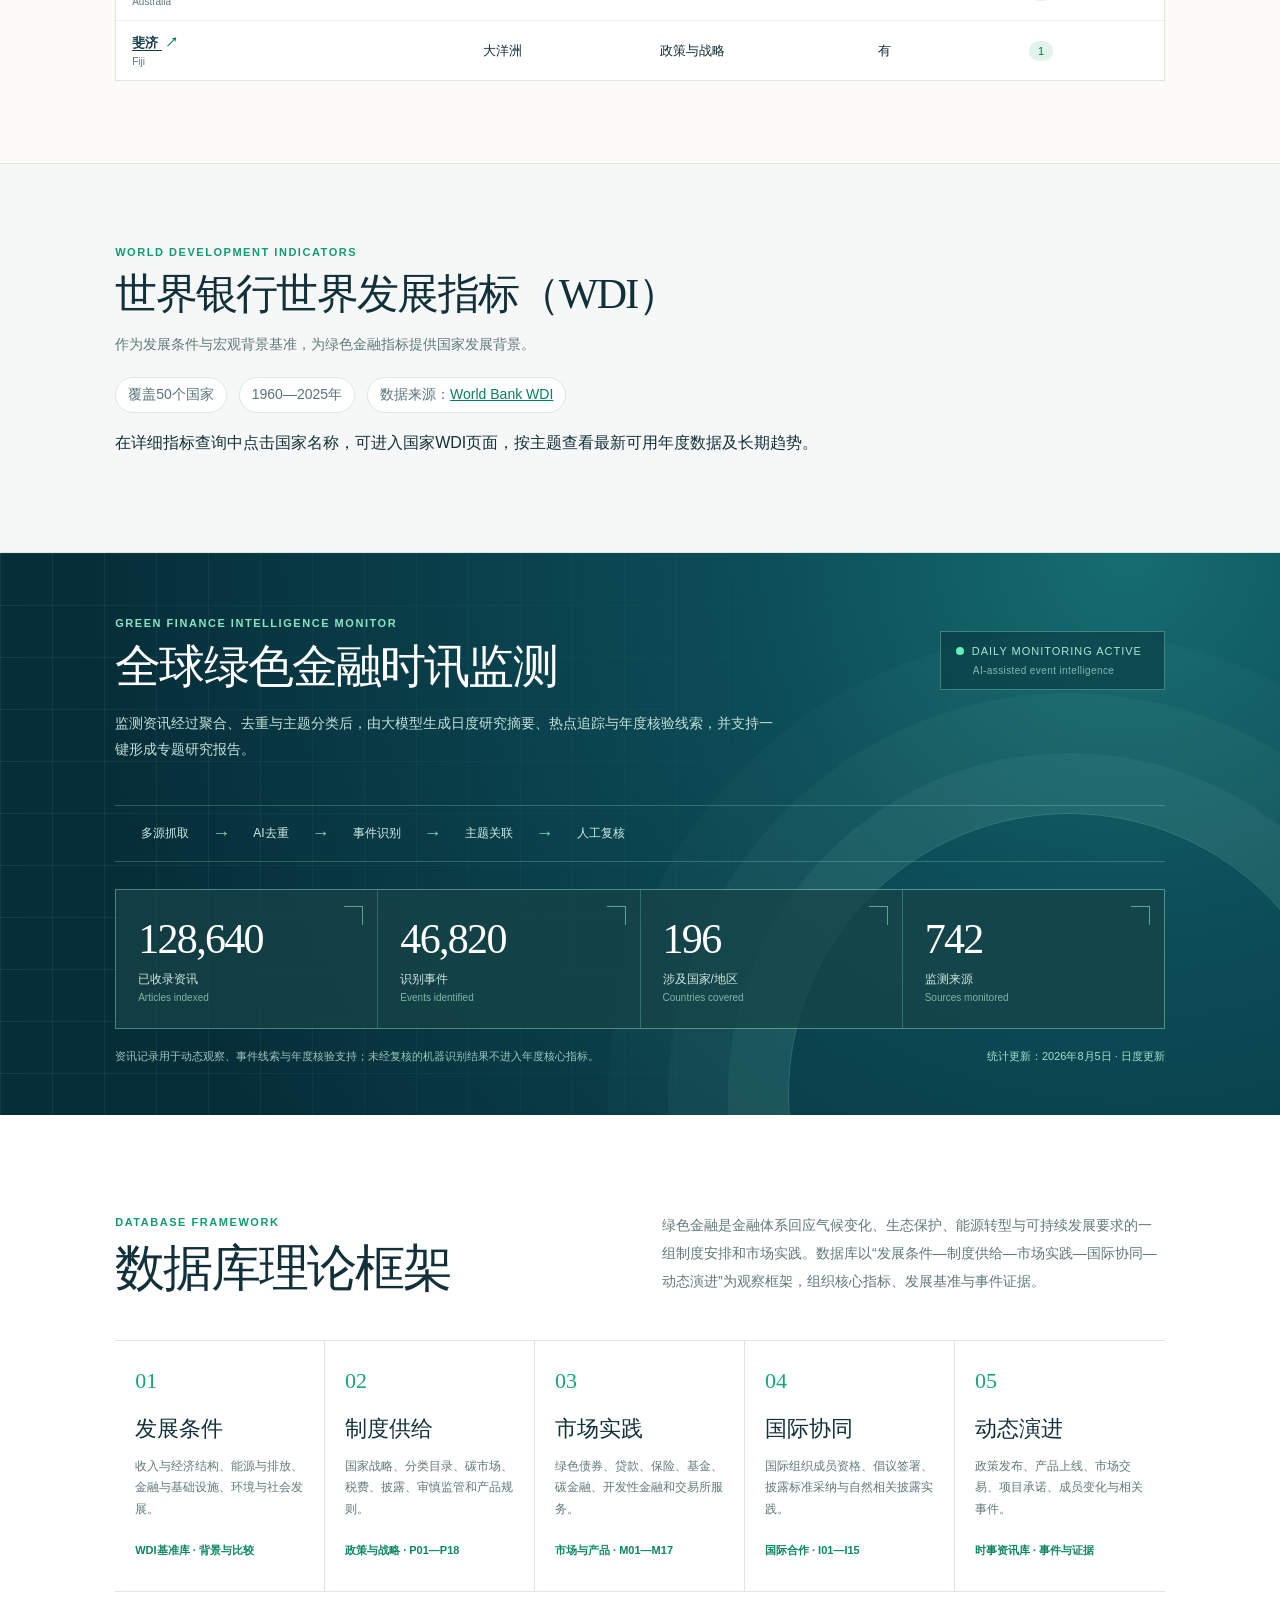
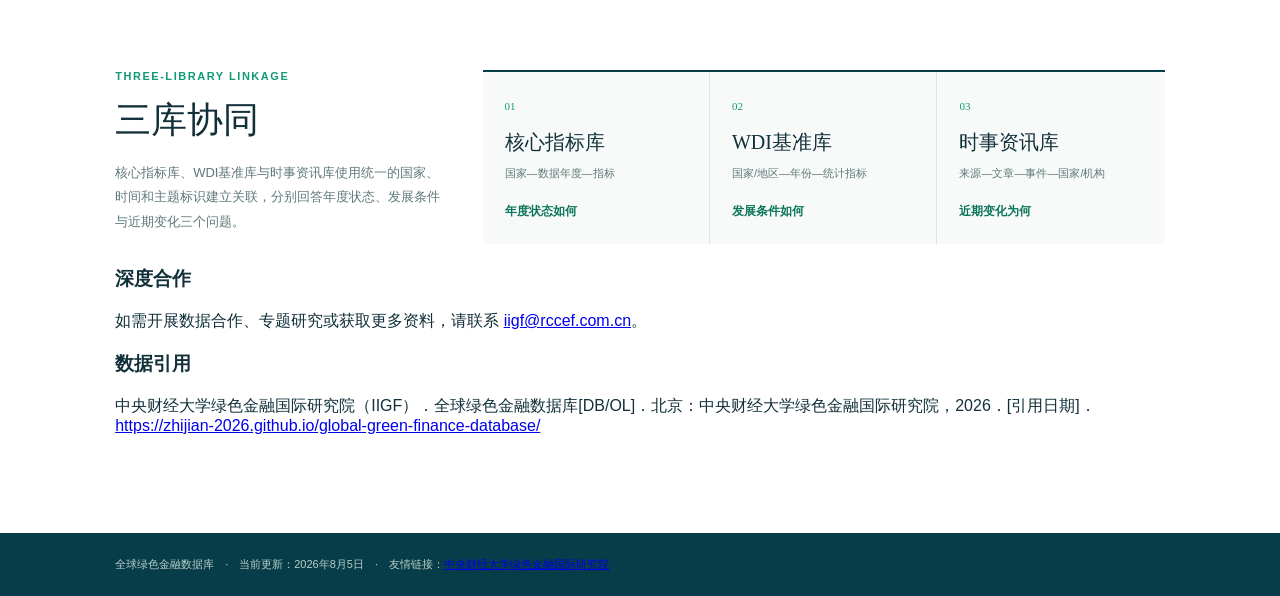
==== commit 78eda6c7: "Clarify AI news intelligence outputs" ====
--- a/index.html
+++ b/index.html
@@ -13,6 +13,6 @@
     <section class="section about about-v2" id="about"><div class="framework-heading"><div><p class="eyebrow">DATABASE FRAMEWORK</p><h2>数据库理论框架</h2></div><p>绿色金融是金融体系回应气候变化、生态保护、能源转型与可持续发展要求的一组制度安排和市场实践。数据库以“发展条件—制度供给—市场实践—国际协同—动态演进”为观察框架，组织核心指标、发展基准与事件证据。</p></div><div class="framework-flow"><article><b>01</b><h3>发展条件</h3><p>收入与经济结构、能源与排放、金融与基础设施、环境与社会发展。</p><small>WDI基准库 · 背景与比较</small></article><article><b>02</b><h3>制度供给</h3><p>国家战略、分类目录、碳市场、税费、披露、审慎监管和产品规则。</p><small>政策与战略 · P01—P18</small></article><article><b>03</b><h3>市场实践</h3><p>绿色债券、贷款、保险、基金、碳金融、开发性金融和交易所服务。</p><small>市场与产品 · M01—M17</small></article><article><b>04</b><h3>国际协同</h3><p>国际组织成员资格、倡议签署、披露标准采纳与自然相关披露实践。</p><small>国际合作 · I01—I15</small></article><article><b>05</b><h3>动态演进</h3><p>政策发布、产品上线、市场交易、项目承诺、成员变化与相关事件。</p><small>时事资讯库 · 事件与证据</small></article></div><div class="three-libraries"><div class="library-heading"><p class="eyebrow">THREE-LIBRARY LINKAGE</p><h3>三库协同</h3><p>核心指标库、WDI基准库与时事资讯库使用统一的国家、时间和主题标识建立关联，分别回答年度状态、发展条件与近期变化三个问题。</p></div><div class="library-cards"><article><span>01</span><h4>核心指标库</h4><p>国家—数据年度—指标</p><strong>年度状态如何</strong></article><article><span>02</span><h4>WDI基准库</h4><p>国家/地区—年份—统计指标</p><strong>发展条件如何</strong></article><article><span>03</span><h4>时事资讯库</h4><p>来源—文章—事件—国家/机构</p><strong>近期变化为何</strong></article></div></div><div class="contact-block" id="contact"><div><h3>深度合作</h3><p>如需开展数据合作、专题研究或获取更多资料，请联系 <a href="mailto:iigf@rccef.com.cn">iigf@rccef.com.cn</a>。</p></div><div><h3>数据引用</h3><p>中央财经大学绿色金融国际研究院（IIGF）．全球绿色金融数据库[DB/OL]．北京：中央财经大学绿色金融国际研究院，2026．[引用日期]．<a href="https://zhijian-2026.github.io/global-green-finance-database/">https://zhijian-2026.github.io/global-green-finance-database/</a></p></div></div></section>
   </main>
   <footer>全球绿色金融数据库　·　当前更新：2026年8月5日　·　友情链接：<a href="https://iigf.cufe.edu.cn/" target="_blank" rel="noopener">中央财经大学绿色金融国际研究院</a></footer>
-  <script src="app.js?v=20260814"></script><script src="news.js?v=20260814"></script>
+  <script src="app.js?v=20260815"></script><script src="news.js?v=20260815"></script>
 </body>
 </html>
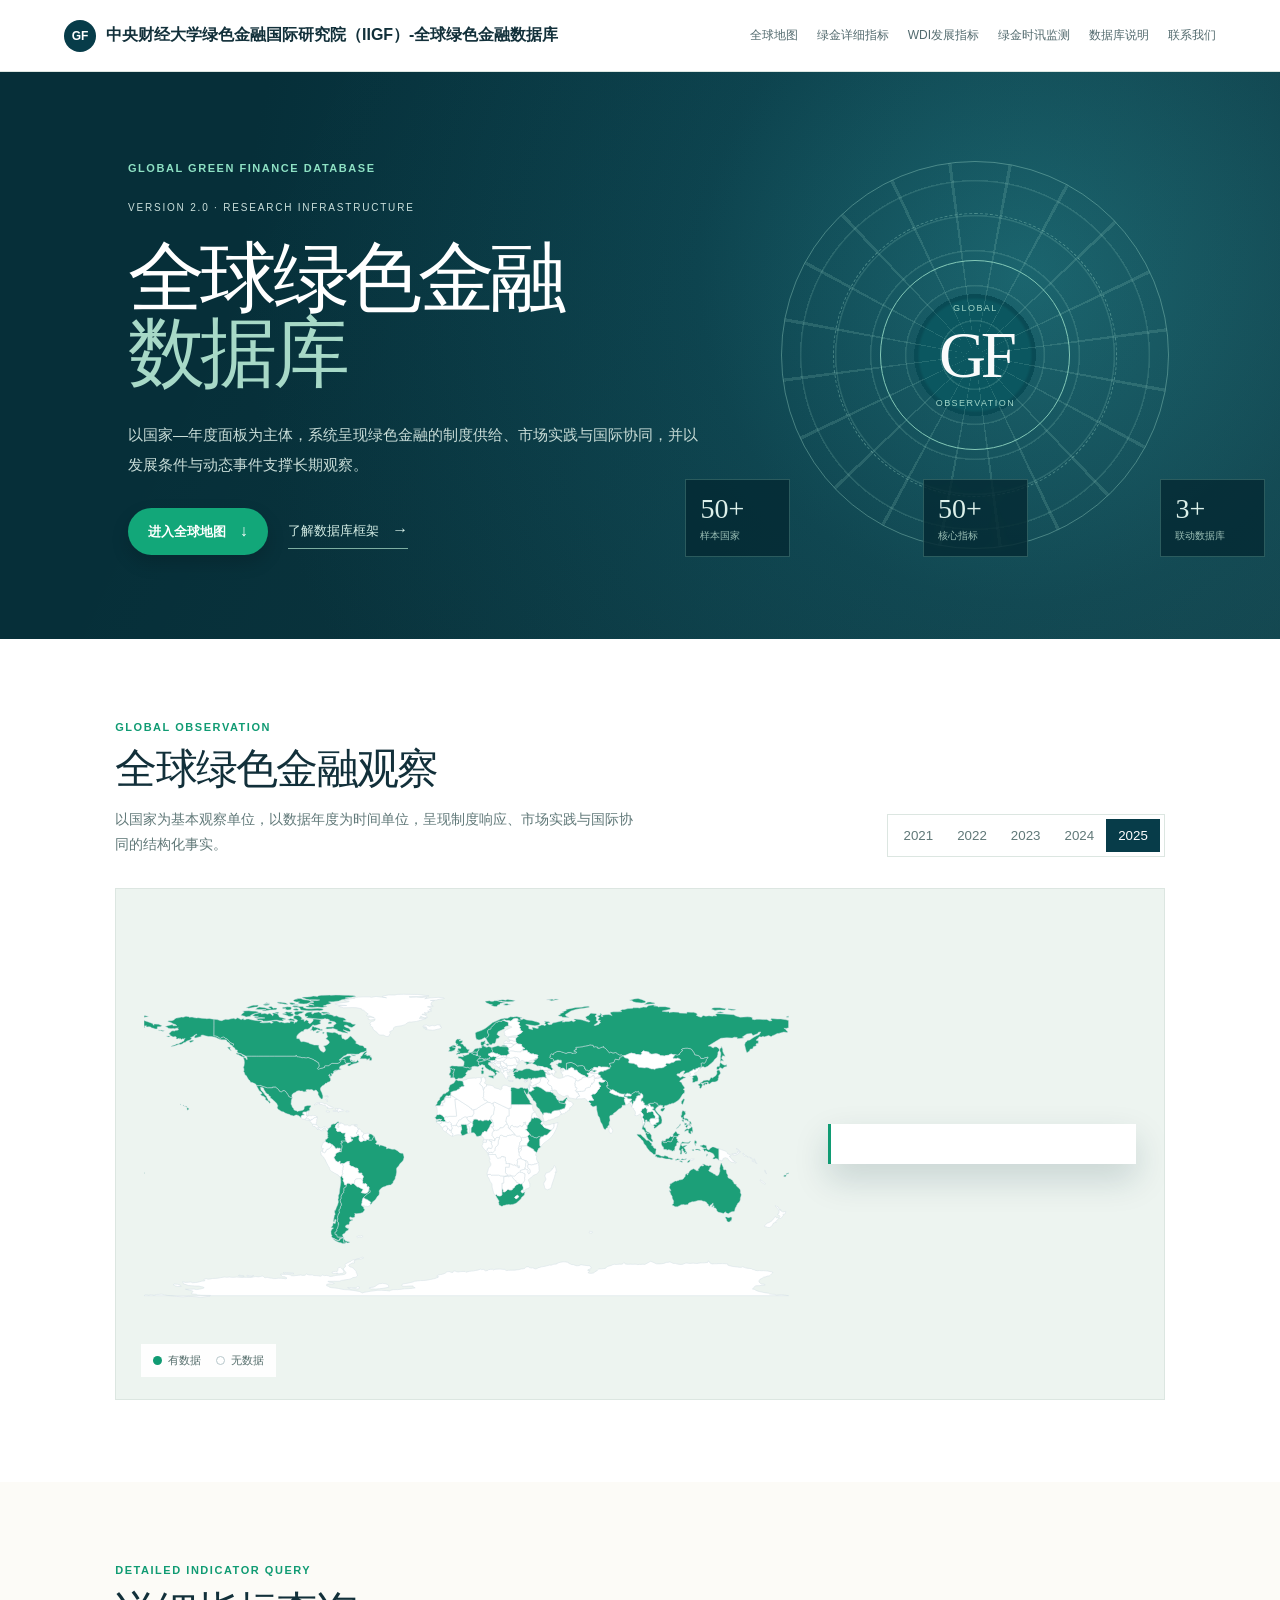
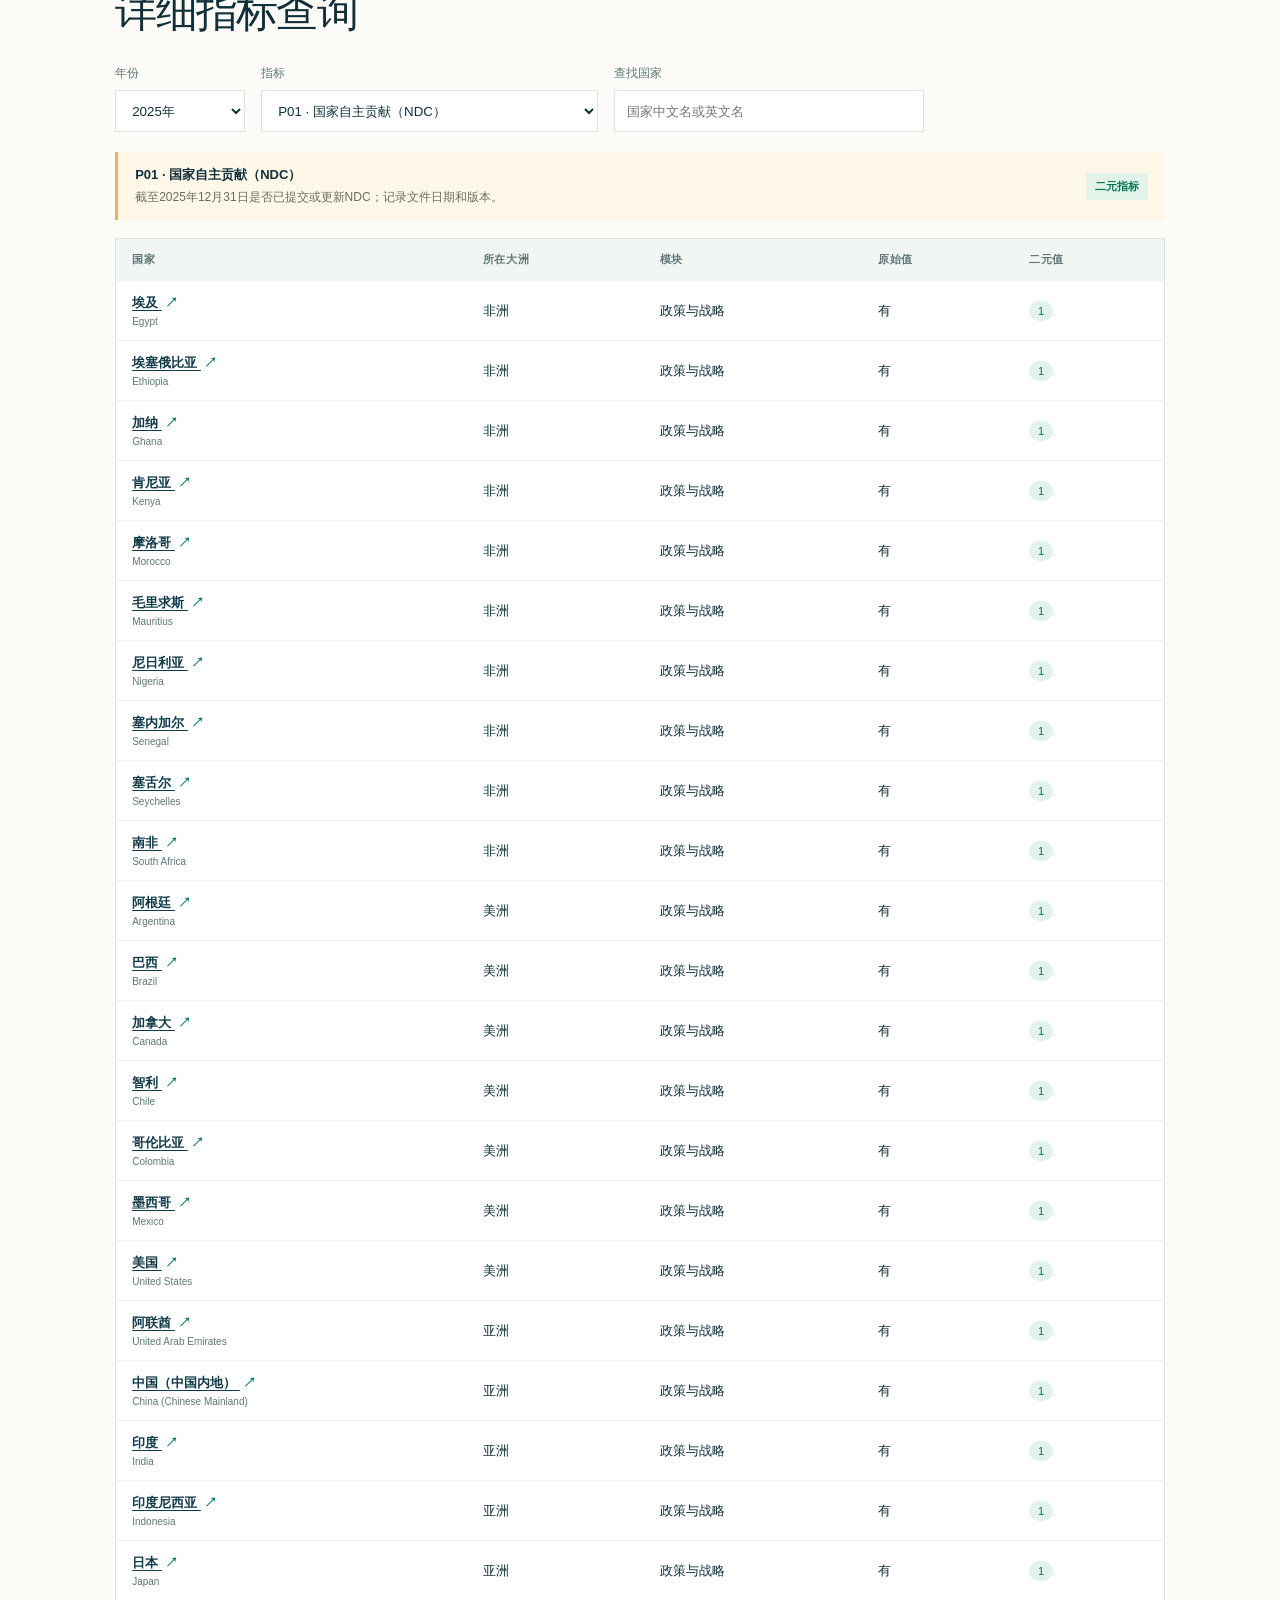
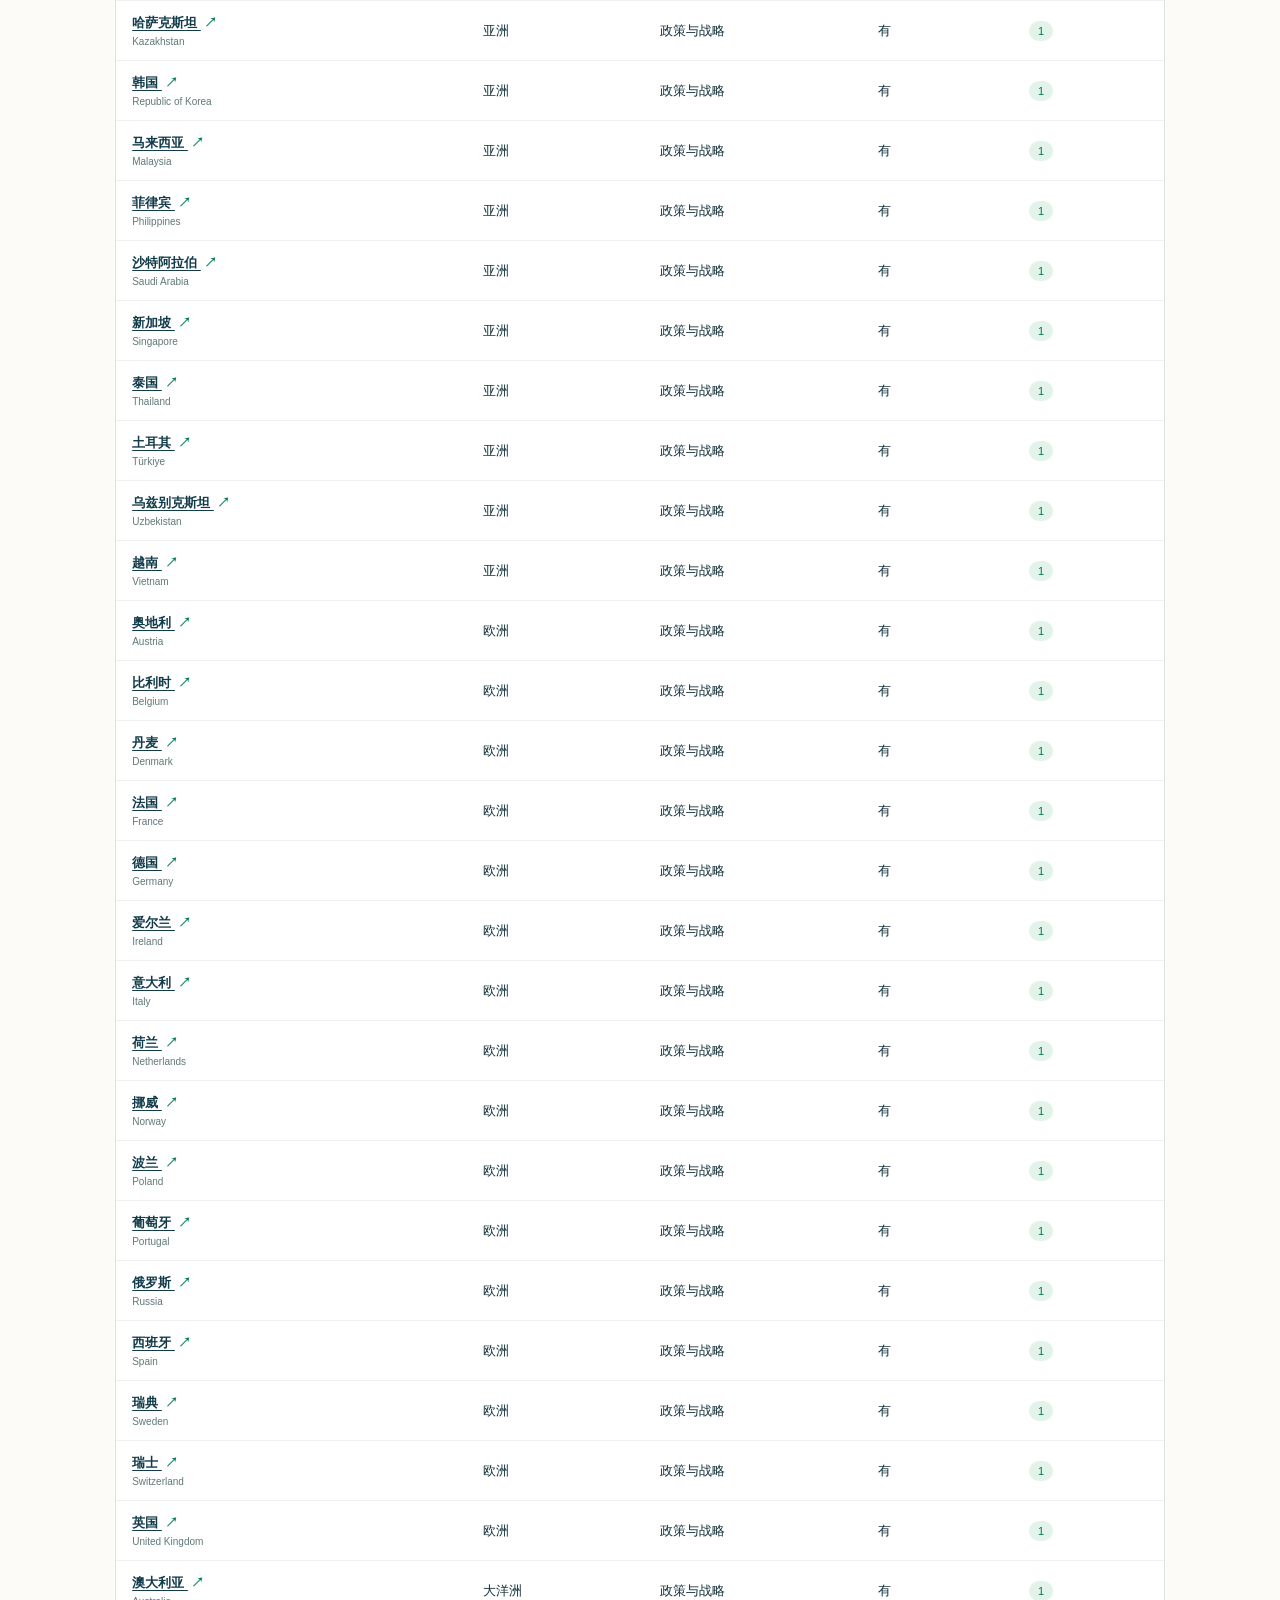
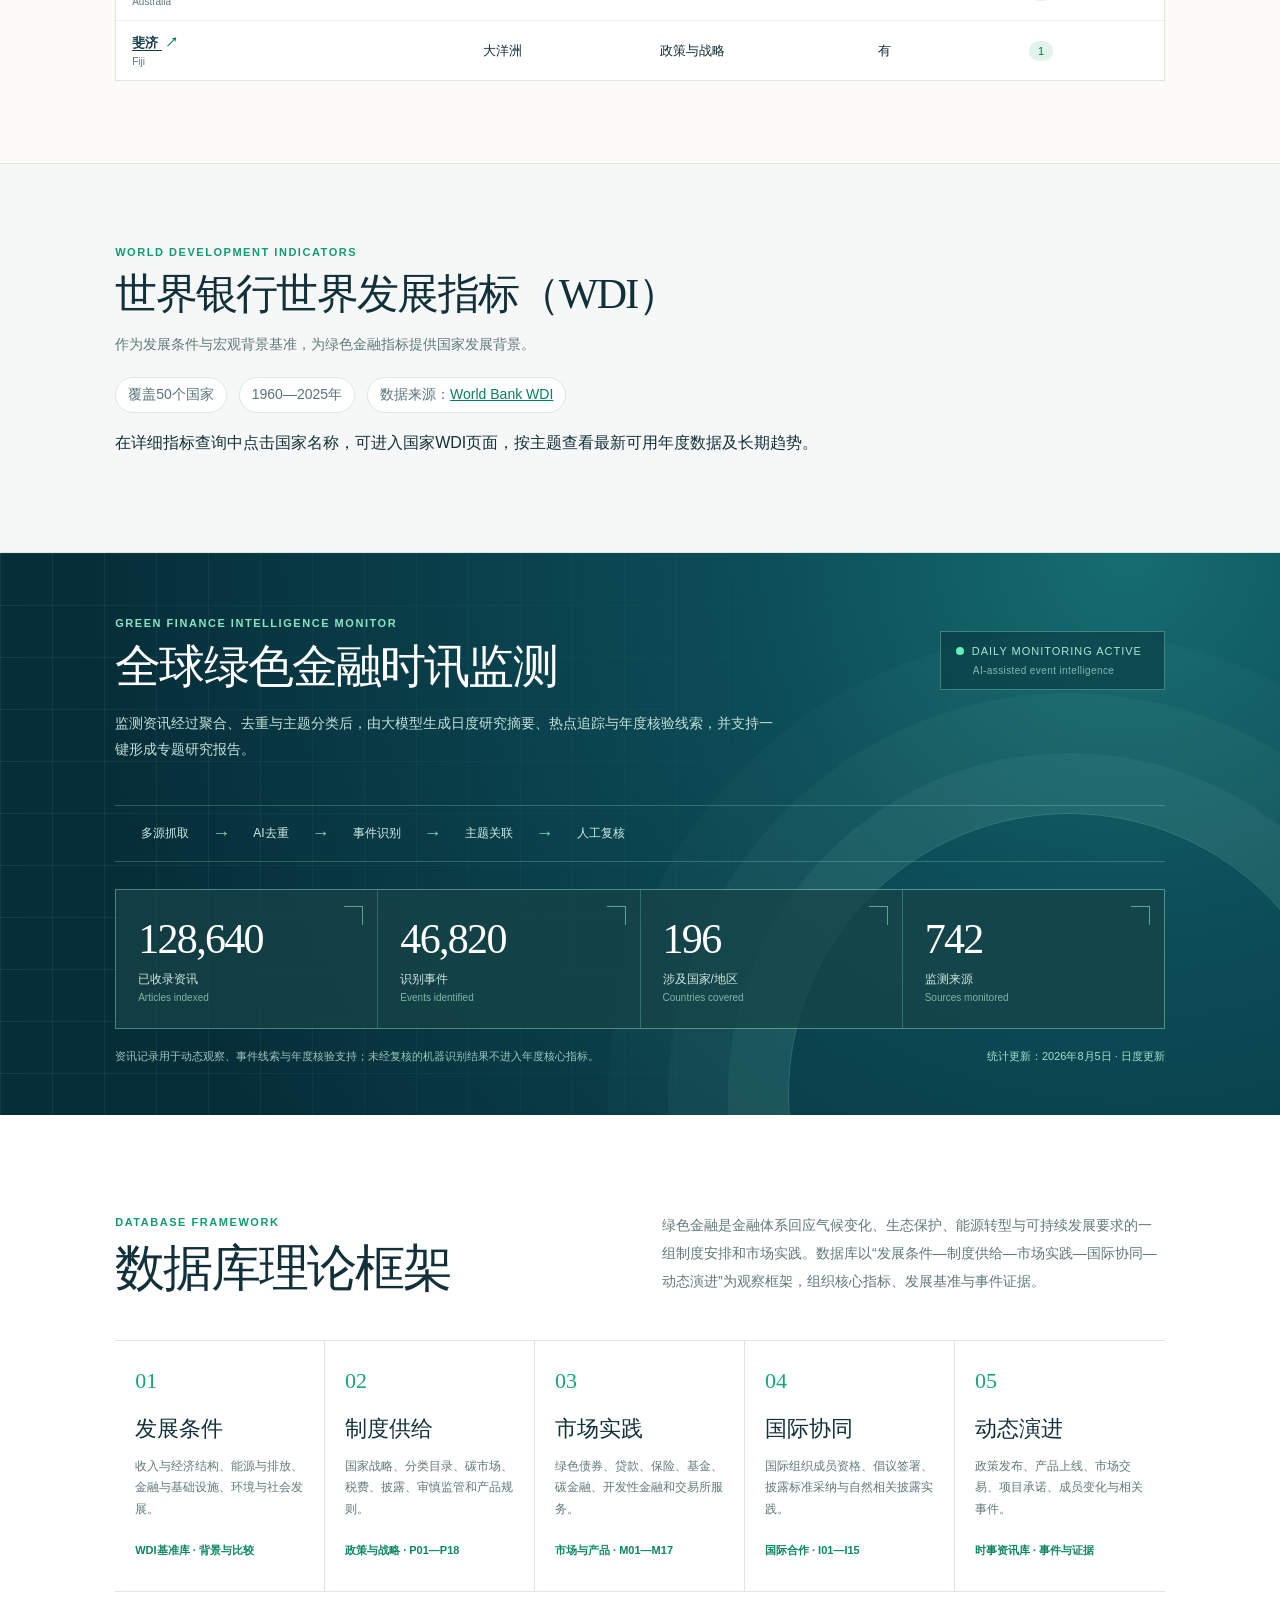
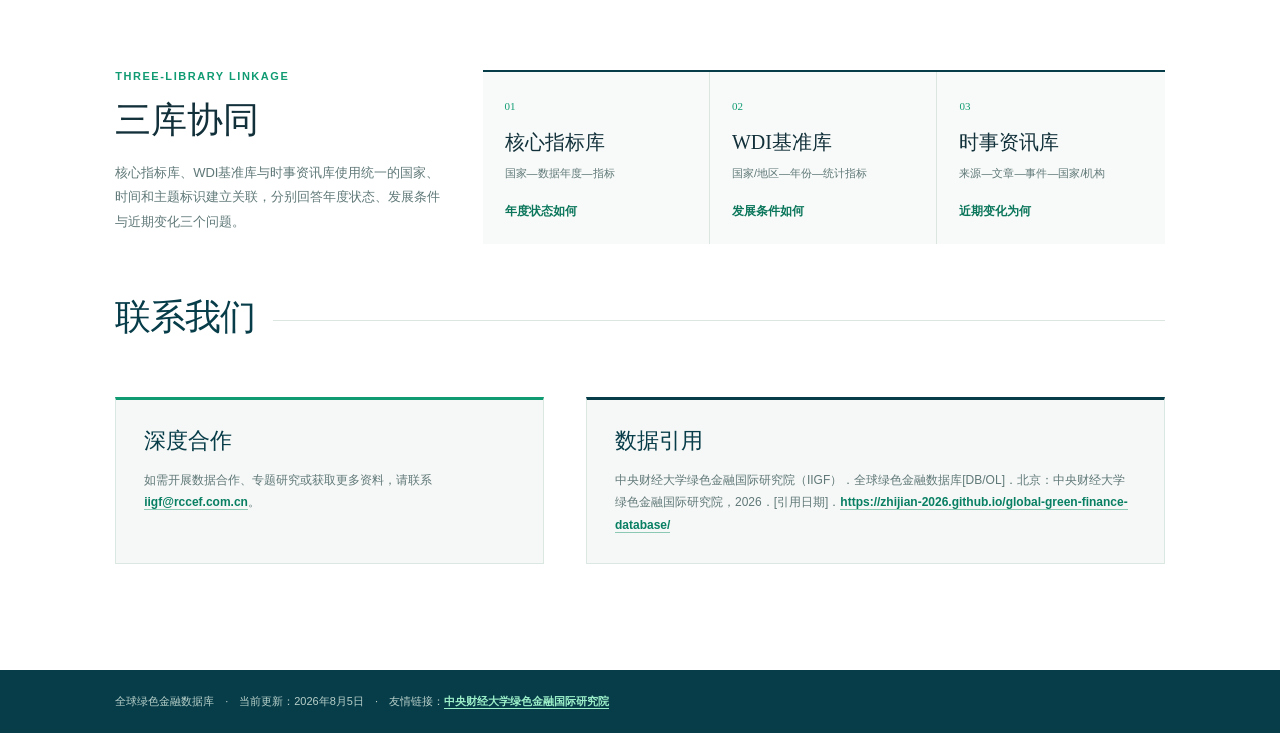
==== commit 334ad1ba: "Polish contact section and footer link contrast" ====
--- a/index.html
+++ b/index.html
@@ -1,7 +1,7 @@
 <!doctype html>
 <html lang="zh-CN">
 <head>
-  <meta charset="utf-8"><meta name="viewport" content="width=device-width, initial-scale=1"><meta name="description" content="中央财经大学绿色金融国际研究院（IIGF）全球绿色金融数据库"><title>全球绿色金融数据库</title><link rel="stylesheet" href="style.css?v=20260814">
+  <meta charset="utf-8"><meta name="viewport" content="width=device-width, initial-scale=1"><meta name="description" content="中央财经大学绿色金融国际研究院（IIGF）全球绿色金融数据库"><title>全球绿色金融数据库</title><link rel="stylesheet" href="style.css?v=20260816">
 </head>
 <body>
   <header><a class="brand" href="#top"><b>GF</b><span>中央财经大学绿色金融国际研究院（IIGF）-全球绿色金融数据库</span></a><nav><a href="#map">全球地图</a><a href="#catalogue">绿金详细指标</a><a href="#wdi">WDI发展指标</a><a href="#news">绿金时讯监测</a><a href="#about">数据库说明</a><a href="#contact">联系我们</a></nav></header>
--- a/style.css
+++ b/style.css
@@ -3,3 +3,4 @@
 .country-link{color:#123b4a;font-weight:600;text-decoration:underline;text-decoration-thickness:1px;text-underline-offset:3px}.country-link:hover{color:#087f63}.country-link-icon{display:inline-block;margin-left:3px;color:#087f63;font-size:13px;font-weight:700;transition:transform .15s ease}.country-link:hover .country-link-icon{transform:translate(2px,-2px)}
 .intro-v2{position:relative;isolation:isolate;min-height:560px;padding:0 10vw;overflow:hidden;background:radial-gradient(circle at 80% 36%,#145e69 0,#093f4b 30%,#062f39 72%)}.intro-v2:before{content:"";position:absolute;inset:0;background:linear-gradient(115deg,transparent 20%,rgba(160,225,205,.08) 100%);z-index:-1}.hero-copy{max-width:630px;padding:90px 0 84px;position:relative;z-index:2}.intro-v2 .eyebrow{color:#8ee1c4;margin-bottom:10px}.hero-version{font-size:10px;letter-spacing:.18em;color:#8fbdb1;margin:0 0 20px}.intro-v2 h1{font-size:clamp(54px,6vw,84px);line-height:.98;letter-spacing:-.06em}.intro-v2 h1 em{color:#a7d9c7}.intro-v2 .hero-copy>p:not(.eyebrow):not(.hero-version){max-width:575px;margin:28px 0;color:#c9ddd8;font-size:15px;line-height:2}.hero-actions{display:flex;gap:20px;align-items:center}.button{padding:14px 20px;background:#12a779;box-shadow:0 8px 18px rgba(0,0,0,.16)}.button b,.text-button b{font-size:16px;margin-left:10px}.text-button{font-size:13px;color:#d5eee6;text-decoration:none;border-bottom:1px solid #7daea1;padding:8px 0}.hero-visual{position:absolute;right:7vw;top:50%;width:430px;height:430px;transform:translateY(-50%);border-radius:50%;background:radial-gradient(circle,#0c5861 0 18%,#0a4b56 19% 20%,transparent 20%);opacity:.98}.orbital-grid{position:absolute;inset:0;border-radius:50%;background:repeating-radial-gradient(circle at center,transparent 0 33px,rgba(182,238,218,.15) 34px 35px),repeating-conic-gradient(from 10deg,rgba(182,238,218,.15) 0 1deg,transparent 1deg 18deg);mask-image:radial-gradient(circle,#000 0 63%,transparent 64%)}.orbital-ring{position:absolute;border:1px solid rgba(182,238,218,.35);border-radius:50%}.ring-a{inset:21px}.ring-b{inset:73px;border-style:dashed}.hero-seal{position:absolute;inset:120px;display:flex;flex-direction:column;align-items:center;justify-content:center;border:1px solid #87ccba;border-radius:50%;color:#a6d9cb;letter-spacing:.16em;font-size:9px}.hero-seal strong{font:65px Georgia,serif;letter-spacing:-.08em;color:#fff;margin:5px 0}.hero-metrics{position:absolute;left:-75px;right:-75px;bottom:13px;display:flex;justify-content:space-between}.hero-metrics div{min-width:105px;padding:13px 14px;background:rgba(5,42,51,.83);border:1px solid rgba(160,225,205,.25);backdrop-filter:blur(6px)}.hero-metrics strong{display:block;font:28px Georgia,serif;color:#e2f5ee}.hero-metrics span{display:block;margin-top:4px;font-size:10px;color:#9fc3b9}.about-v2{background:#fff;padding-top:96px}.framework-heading{display:grid;grid-template-columns:1fr 1.05fr;gap:68px;align-items:end;margin-bottom:45px}.framework-heading h2{font-size:50px}.framework-heading>p{margin:0;color:var(--muted);font-size:14px;line-height:2}.framework-flow{display:grid;grid-template-columns:repeat(5,1fr);border-top:1px solid var(--line);border-bottom:1px solid var(--line)}.framework-flow article{min-height:250px;margin:0;padding:27px 20px;border-right:1px solid var(--line)}.framework-flow article:last-child{border:0}.framework-flow article b{font:22px Georgia,serif;color:#13a57c}.framework-flow article h3{font:22px Georgia,"Songti SC",serif;margin:20px 0 12px}.framework-flow article p{font-size:12px;line-height:1.8;margin:0}.framework-flow article small{display:block;color:#0c8665;font-size:11px;font-weight:700;line-height:1.6;margin-top:22px}.three-libraries{margin-top:78px;display:grid;grid-template-columns:31% 1fr;gap:42px;align-items:start}.library-heading h3{font:36px Georgia,"Songti SC",serif;margin:0 0 16px}.library-heading>p:last-child{font-size:13px;line-height:1.9;color:var(--muted)}.library-cards{display:grid;grid-template-columns:repeat(3,1fr);border-top:2px solid var(--deep)}.library-cards article{margin:0;padding:24px 22px;min-height:172px;border-right:1px solid var(--line);background:#f7faf8}.library-cards article:last-child{border:0}.library-cards span{font:11px Georgia,serif;color:#109b73}.library-cards h4{font:20px Georgia,"Songti SC",serif;margin:15px 0 8px}.library-cards p{font-size:11px;margin:0;color:var(--muted)}.library-cards strong{display:block;margin-top:20px;font-size:12px;color:#0b765b}.news-monitor{margin-top:72px;padding:42px 45px;display:grid;grid-template-columns:1fr 1.15fr;gap:55px;background:linear-gradient(135deg,#0a414c,#0e675b);color:#fff;position:relative;overflow:hidden}.news-monitor:after{content:"";position:absolute;width:420px;height:420px;right:-180px;top:-280px;border:1px solid rgba(255,255,255,.2);border-radius:50%;box-shadow:0 0 0 55px rgba(255,255,255,.04),0 0 0 110px rgba(255,255,255,.03)}.news-copy,.news-stats{position:relative;z-index:1}.news-monitor .eyebrow{color:#8ce4c6}.news-monitor h3{font:32px Georgia,"Songti SC",serif;margin:0 0 17px}.news-monitor p{font-size:13px;line-height:1.9;color:#d2e5df}.news-monitor small{display:block;margin-top:18px;color:#9bc9bc;font-size:11px;line-height:1.8}.news-stats{display:grid;grid-template-columns:repeat(2,1fr);gap:1px;background:rgba(255,255,255,.18);align-self:center}.news-stats>div{min-height:92px;padding:19px 20px;background:rgba(5,47,54,.44)}.news-stats b{display:block;font:32px Georgia,serif;color:#fff}.news-stats span{display:block;margin-top:8px;font-size:11px;color:#b8d9cf}.news-stats>p{grid-column:1/-1;margin:0;padding:11px 20px;background:rgba(5,47,54,.44);font-size:11px;color:#a9d1c4}.wdi-section{border-top:1px solid var(--line);border-bottom:1px solid var(--line);background:#f5f8f6}.wdi-section .section-title{margin-bottom:15px}@media(max-width:1050px){.hero-visual{right:-65px;opacity:.55}.framework-flow{grid-template-columns:repeat(3,1fr)}.framework-flow article:nth-child(3){border-right:0}.three-libraries{grid-template-columns:1fr}.news-monitor{grid-template-columns:1fr}}@media(max-width:760px){.intro-v2{min-height:0;padding:0 25px}.hero-copy{padding:70px 0}.hero-visual{display:none}.hero-actions{display:block}.text-button{display:inline-block;margin-top:18px}.framework-heading{display:block}.framework-heading>p{margin-top:20px}.framework-flow{grid-template-columns:1fr}.framework-flow article{min-height:0;padding:25px 0;border-right:0;border-bottom:1px solid var(--line)}.framework-flow article:last-child{border-bottom:0}.three-libraries{margin-top:52px}.library-cards{grid-template-columns:1fr}.library-cards article{border-right:0;border-bottom:1px solid var(--line)}.news-monitor{margin-left:-25px;margin-right:-25px;padding:35px 25px}.news-stats{grid-template-columns:repeat(2,1fr)}}
 header{padding:0 5vw}nav{gap:19px}nav a{font-size:12px;white-space:nowrap}.news-section{padding-top:0;padding-bottom:0;background:#f5f8f6}.news-console{margin:0 -9vw;padding:64px 9vw 48px;background:radial-gradient(circle at 88% 0,#166d71 0,#0c4d58 30%,#062e39 82%);color:#fff;position:relative;overflow:hidden}.news-console:before{content:"";position:absolute;inset:0;background:linear-gradient(90deg,rgba(143,237,199,.08) 1px,transparent 1px),linear-gradient(rgba(143,237,199,.08) 1px,transparent 1px);background-size:52px 52px;mask-image:linear-gradient(90deg,#000,transparent 76%)}.news-console:after{content:"";position:absolute;right:-70px;bottom:-260px;width:560px;height:560px;border:1px solid rgba(151,232,203,.25);border-radius:50%;box-shadow:0 0 0 60px rgba(151,232,203,.06),0 0 0 120px rgba(151,232,203,.045),0 0 0 180px rgba(151,232,203,.025)}.news-console>*{position:relative;z-index:1}.news-console-head{display:flex;justify-content:space-between;gap:50px;align-items:flex-start}.news-console .eyebrow{color:#86e5c3}.news-console h2{font-size:46px;color:#fff;margin:0}.news-console-head>div>p:last-child{max-width:660px;margin:18px 0 0;color:#c6e2da;line-height:1.9;font-size:14px}.monitor-status{min-width:225px;margin-top:14px;padding:13px 15px;border:1px solid rgba(151,232,203,.38);background:rgba(3,41,48,.46);font-size:11px;letter-spacing:.09em;color:#a8e7d1}.monitor-status i{width:8px;height:8px;display:inline-block;border-radius:50%;background:#60f0b8;box-shadow:0 0 0 0 rgba(96,240,184,.7);animation:monitorPulse 1.8s infinite;margin-right:8px}.monitor-status small{display:block;margin:8px 0 0 17px;color:#83b8aa;font-size:10px;letter-spacing:.04em}@keyframes monitorPulse{70%{box-shadow:0 0 0 9px rgba(96,240,184,0)}100%{box-shadow:0 0 0 0 rgba(96,240,184,0)}}.news-pipeline{display:flex;align-items:center;gap:15px;margin:42px 0 27px;padding:14px 18px;border-top:1px solid rgba(165,234,210,.25);border-bottom:1px solid rgba(165,234,210,.25);font-size:12px;color:#d3eee5}.news-pipeline span{padding:5px 8px}.news-pipeline b{font-size:18px;font-weight:400;color:#76dab8}.news-stats{display:grid;grid-template-columns:repeat(4,1fr);gap:1px;background:rgba(155,231,204,.27);border:1px solid rgba(155,231,204,.25)}.news-stats>div{min-height:128px;padding:25px 22px;background:rgba(3,43,51,.64);position:relative;overflow:hidden}.news-stats>div:after{content:"";position:absolute;right:14px;top:16px;width:18px;height:18px;border-top:1px solid rgba(147,229,201,.6);border-right:1px solid rgba(147,229,201,.6)}.news-stats b{display:block;font:42px Georgia,serif;letter-spacing:-.04em;color:#fff}.news-stats span{display:block;margin-top:8px;font-size:12px;color:#d0e7df}.news-stats small{display:block;margin-top:4px;font-size:10px;color:#7bb7a6}.news-console-foot{display:flex;justify-content:space-between;gap:25px;margin-top:18px;color:#9bc9bc;font-size:11px;line-height:1.8}.news-console-foot p{margin:0;max-width:760px}.news-console-foot p:last-child{white-space:nowrap;color:#9fe4cb}@media(max-width:980px){nav{gap:12px}.brand{font-size:13px}.news-stats{grid-template-columns:repeat(2,1fr)}.news-console-head{display:block}.monitor-status{display:inline-block;margin-top:22px}}@media(max-width:760px){nav a:not(:first-child){display:none}.news-console{margin:0 -25px;padding:46px 25px}.news-console h2{font-size:38px}.news-pipeline{flex-wrap:wrap;gap:5px 8px}.news-pipeline b{font-size:14px}.news-console-foot{display:block}.news-console-foot p+ p{margin-top:10px}.news-console-foot p:last-child{white-space:normal}.news-stats>div{min-height:110px;padding:19px 15px}.news-stats b{font-size:32px}}
+.contact-block{position:relative;margin-top:72px;padding:76px 0 24px;border-top:1px solid var(--line);display:grid;grid-template-columns:1fr 1.35fr;gap:42px}.contact-block:before{content:"联系我们";position:absolute;left:0;top:0;transform:translateY(-58%);padding-right:18px;background:#fff;font:36px Georgia,"Songti SC",serif;color:var(--deep);letter-spacing:-.03em}.contact-block>div{min-height:142px;padding:26px 28px;background:#f5f8f6;border:1px solid #dbe8e2;border-top:3px solid var(--green)}.contact-block>div+div{border-top-color:var(--deep)}.contact-block h3{margin:0 0 13px;font:22px Georgia,"Songti SC",serif;color:var(--deep)}.contact-block p{margin:0;color:var(--muted);font-size:12px;line-height:1.9}.contact-block a{color:#087f63;font-weight:700;text-decoration:none;border-bottom:1px solid #8bc9b4}.contact-block a:hover{color:#04513f;border-bottom-color:#04513f}footer a{color:#9cf0c9!important;text-decoration:underline!important;text-decoration-thickness:1px;text-underline-offset:3px;font-weight:700}footer a:hover{color:#fff!important}@media(max-width:760px){.contact-block{display:block;padding-top:62px}.contact-block>div+div{margin-top:14px}}
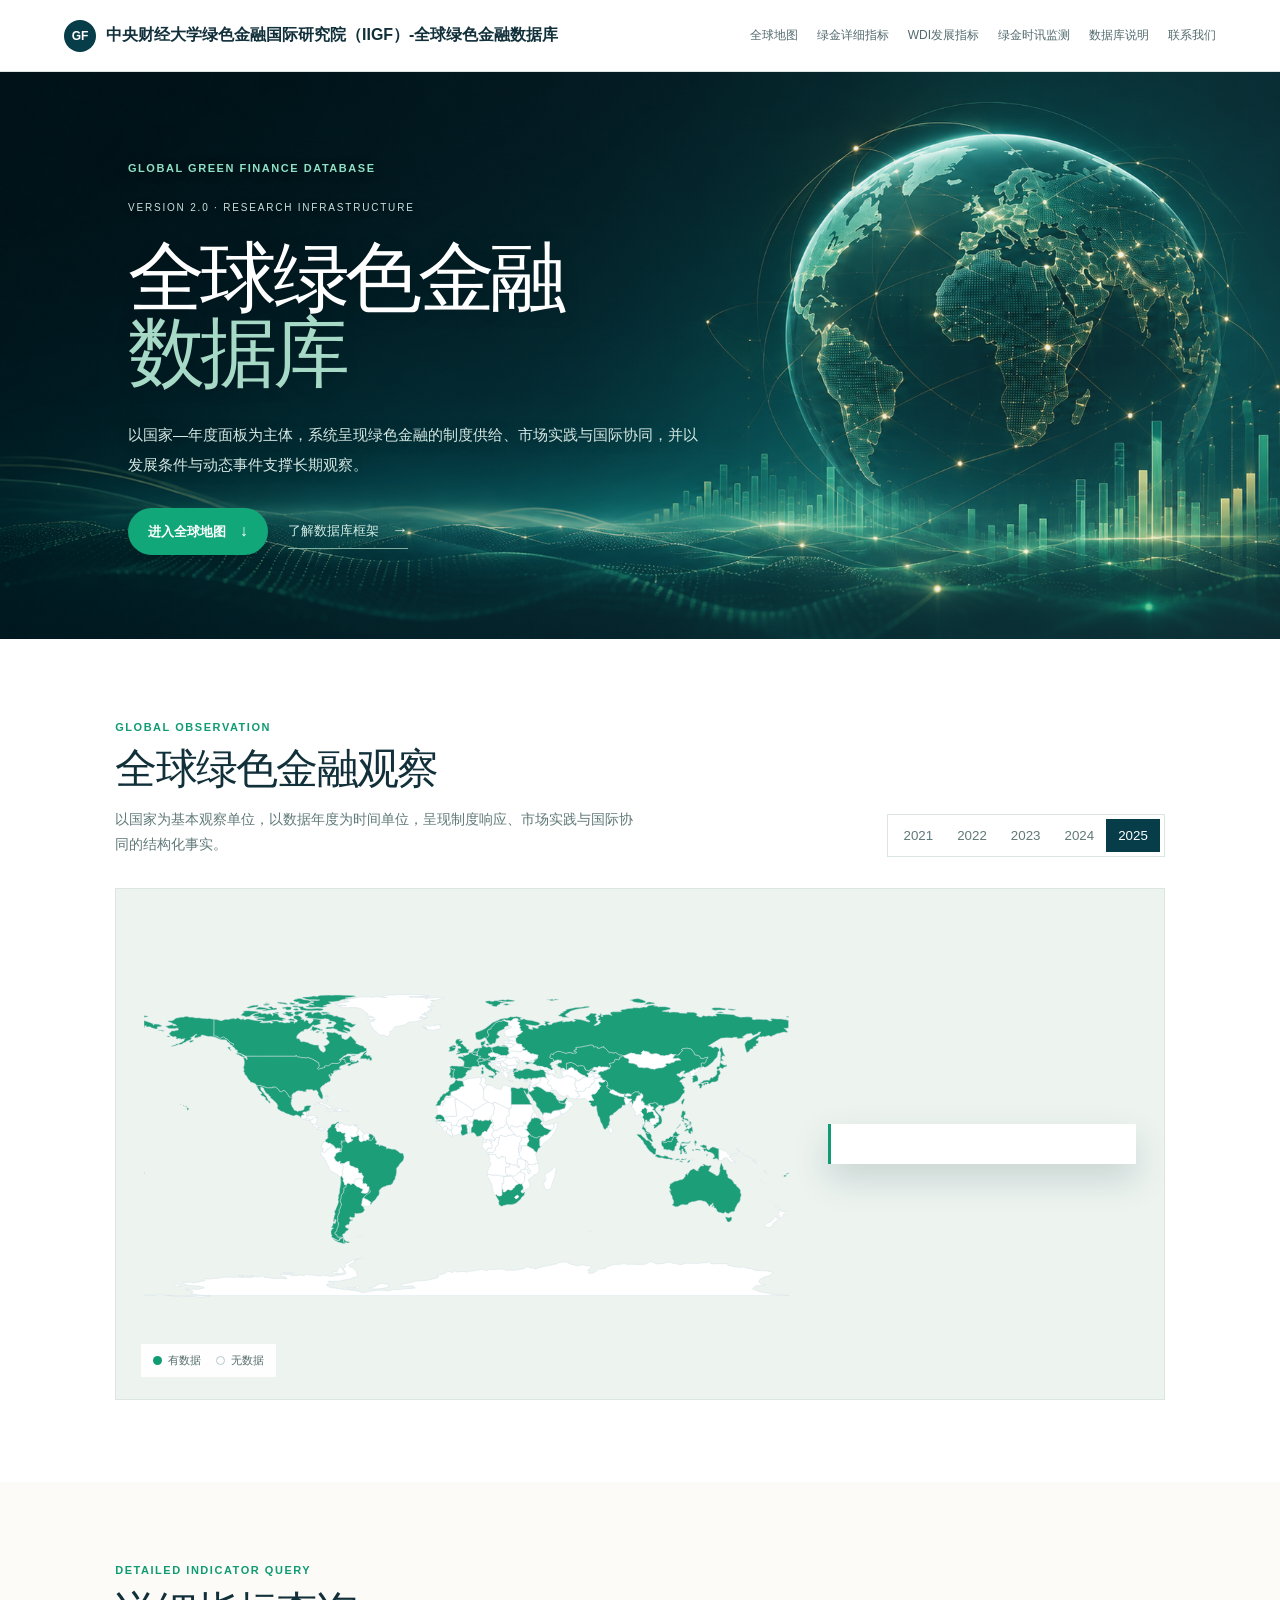
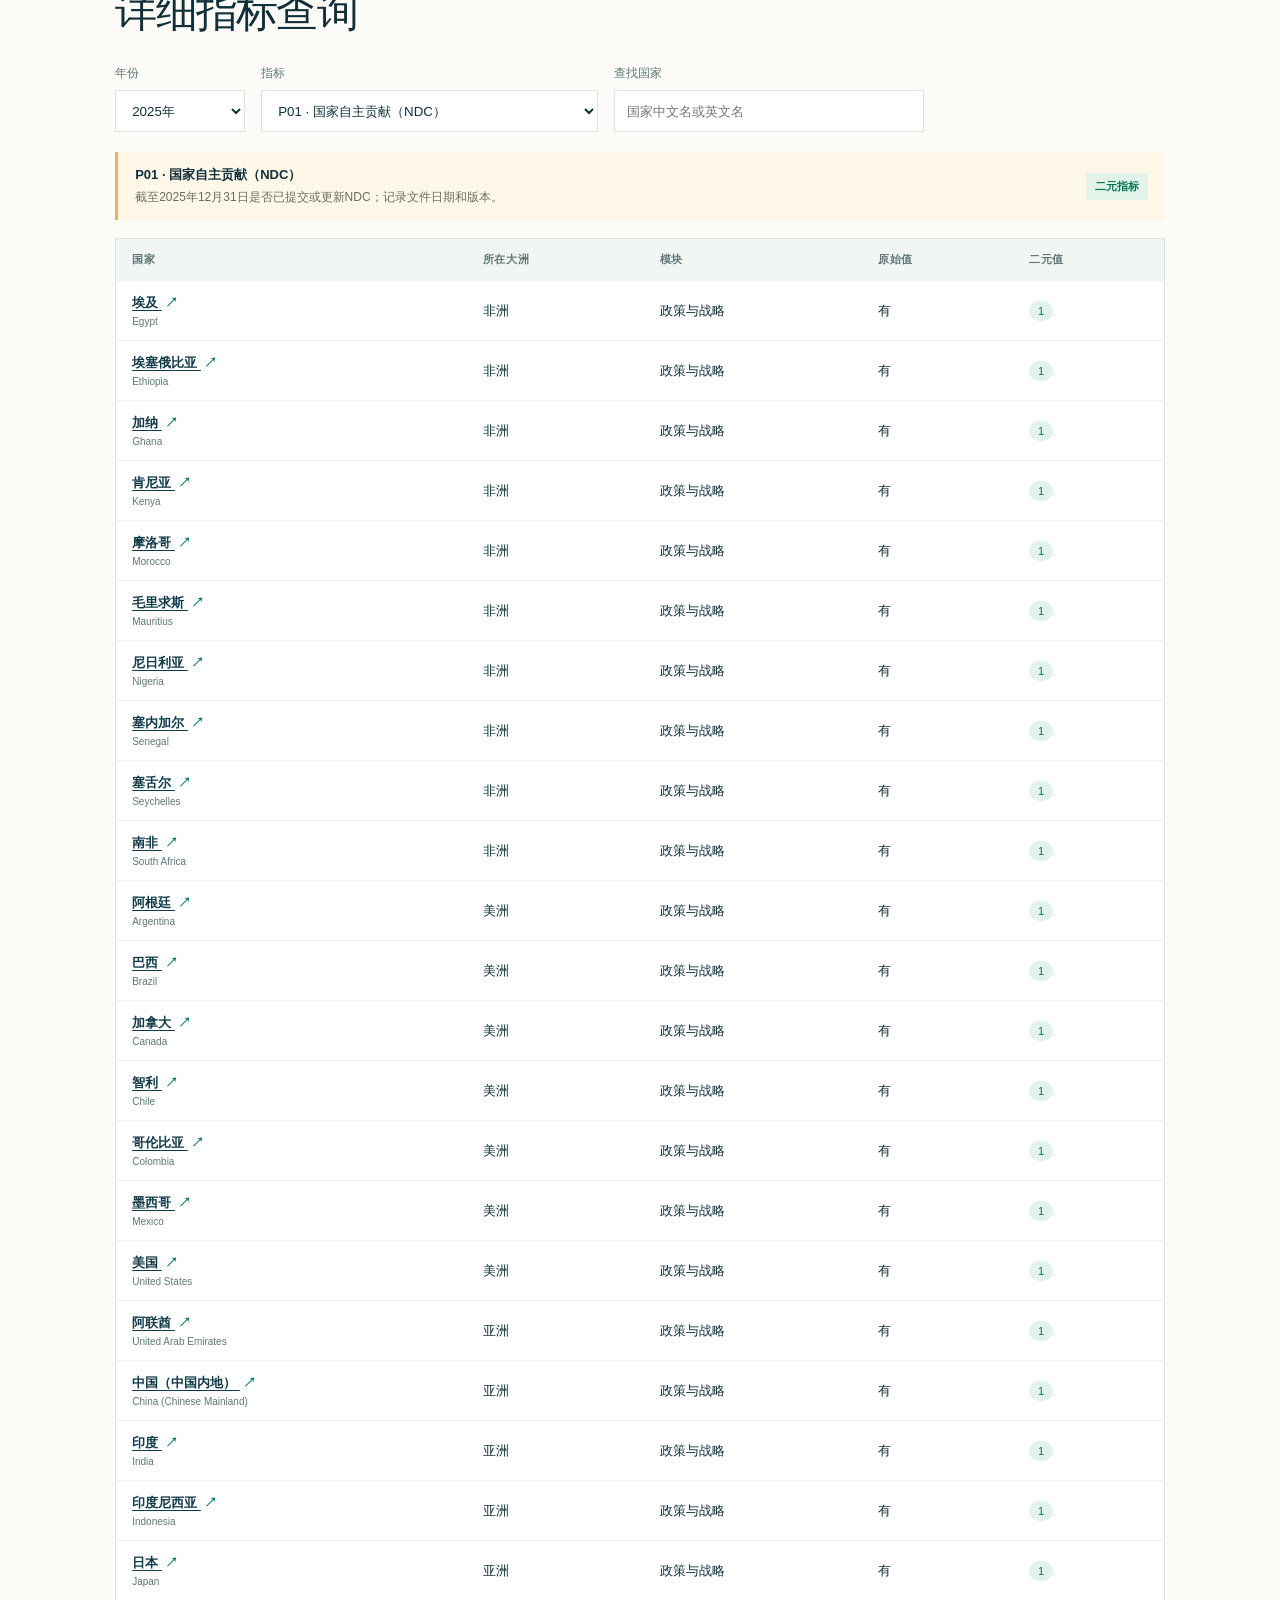
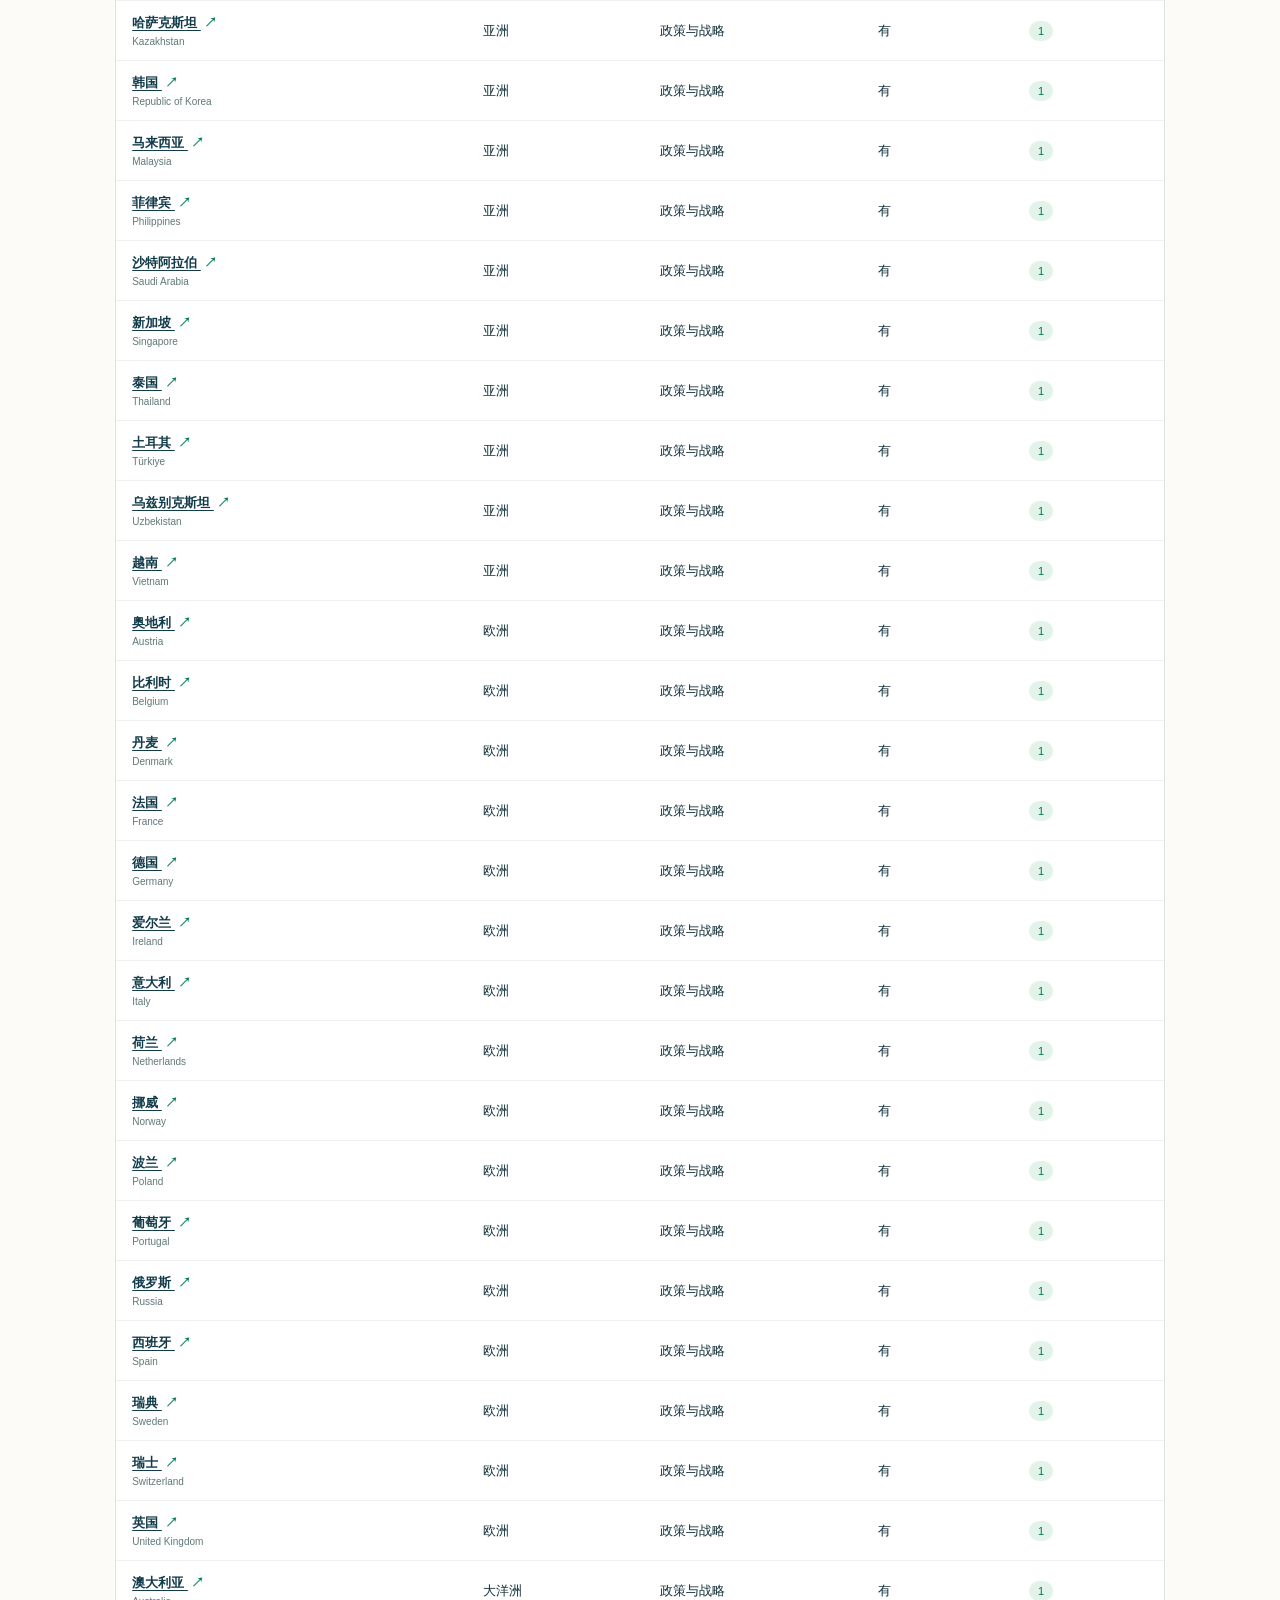
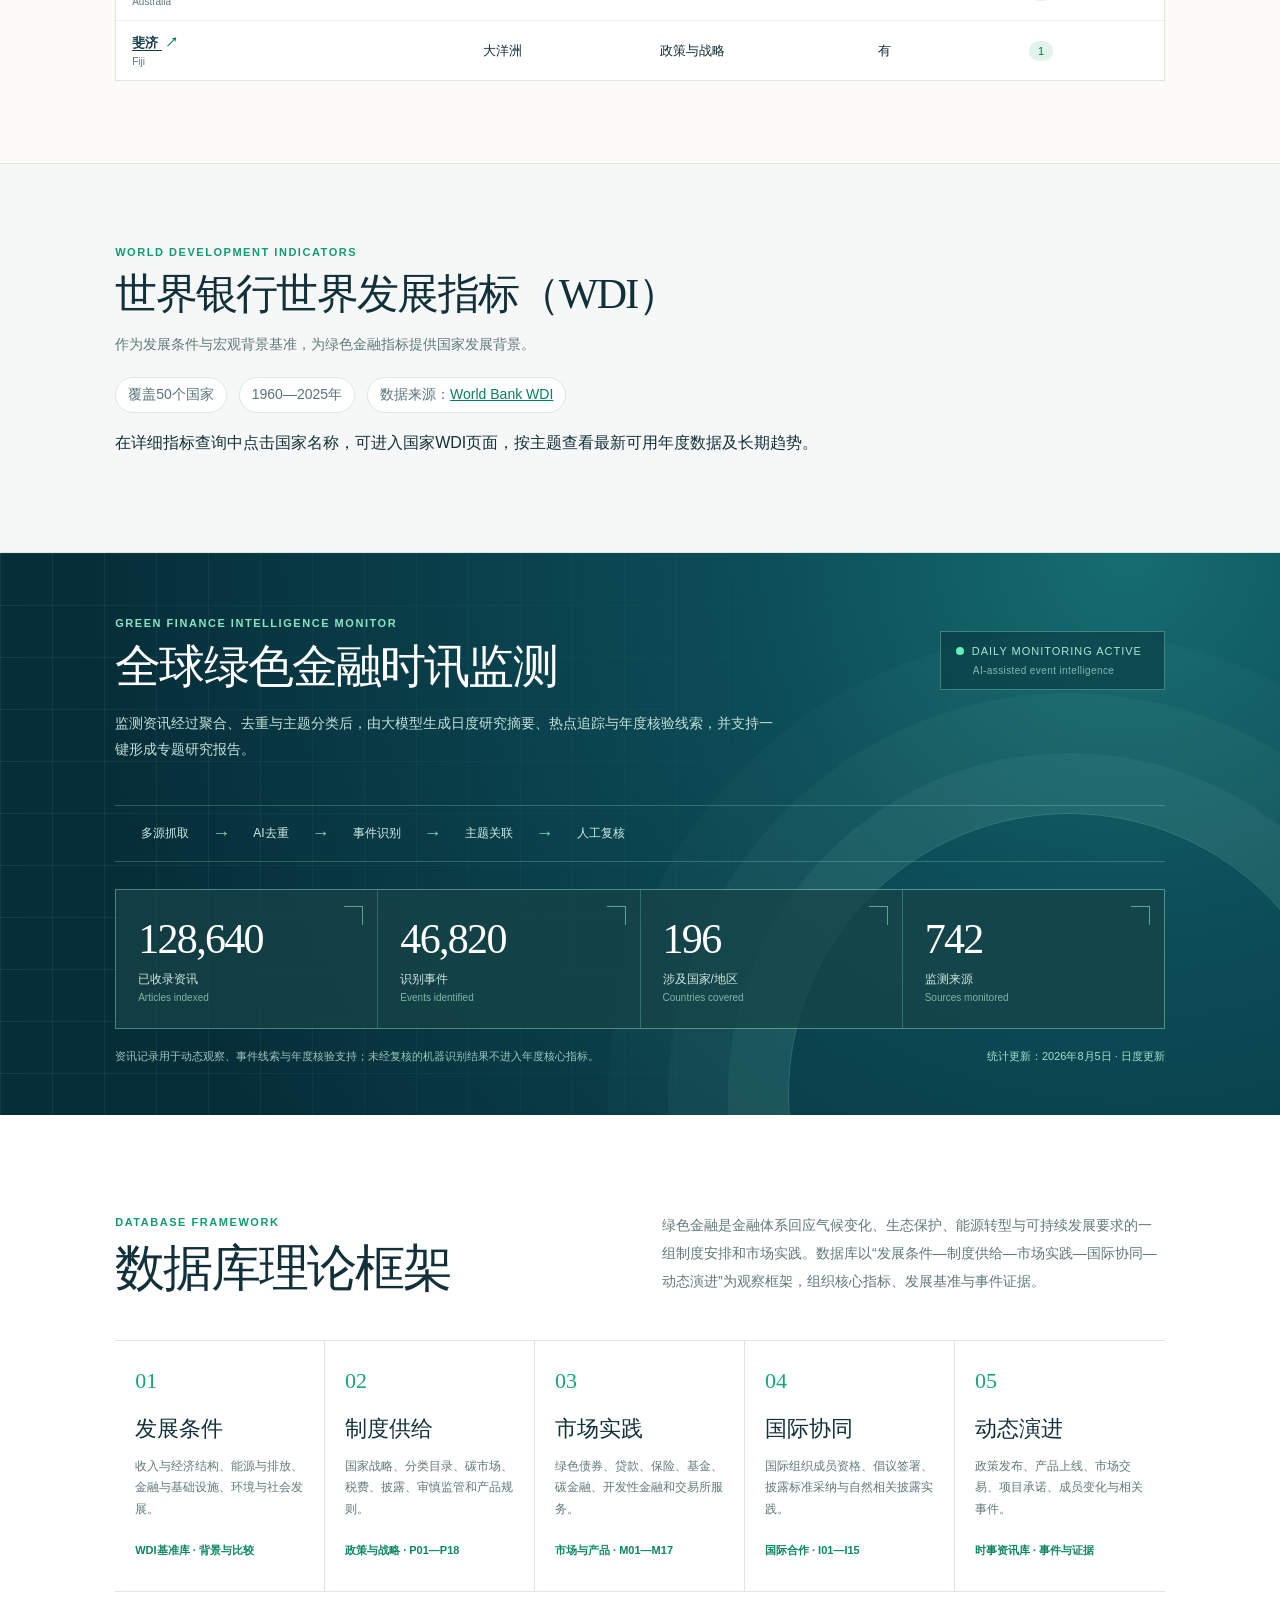
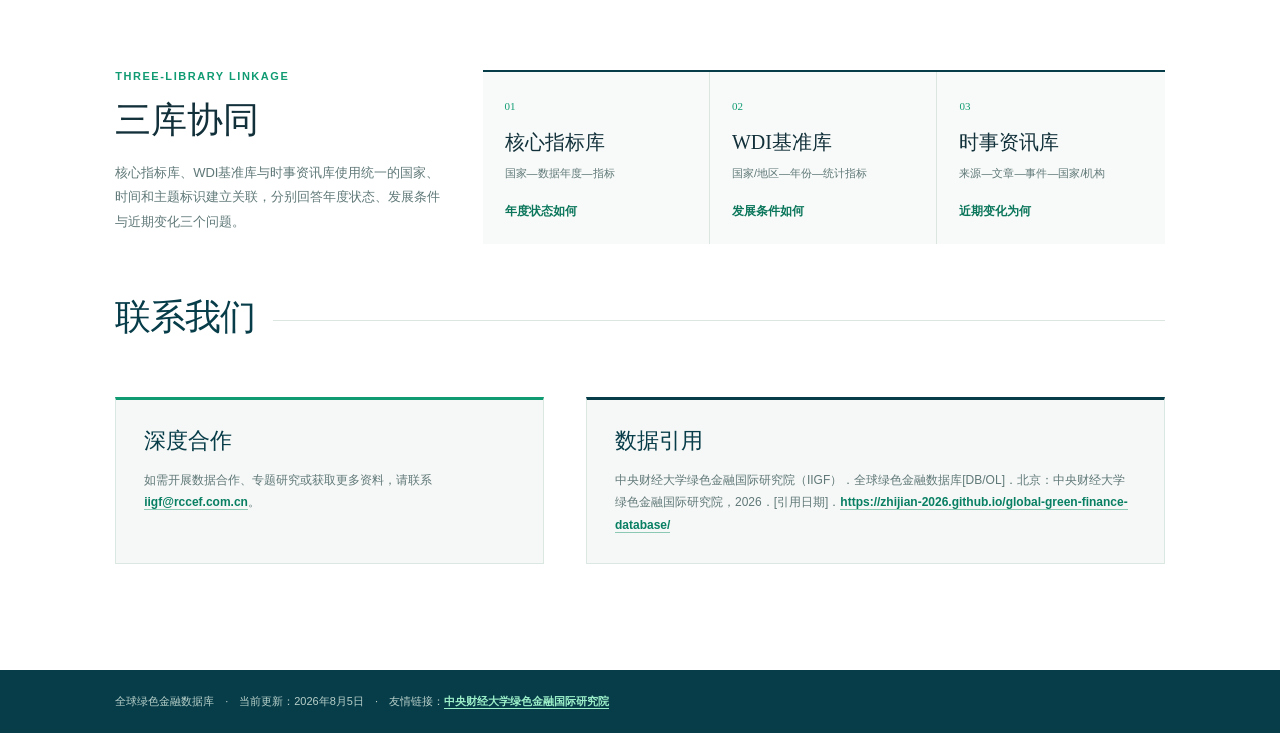
==== commit a0ec0f6b: "Use global green finance hero background" ====
--- a/index.html
+++ b/index.html
@@ -1,7 +1,7 @@
 <!doctype html>
 <html lang="zh-CN">
 <head>
-  <meta charset="utf-8"><meta name="viewport" content="width=device-width, initial-scale=1"><meta name="description" content="中央财经大学绿色金融国际研究院（IIGF）全球绿色金融数据库"><title>全球绿色金融数据库</title><link rel="stylesheet" href="style.css?v=20260816">
+  <meta charset="utf-8"><meta name="viewport" content="width=device-width, initial-scale=1"><meta name="description" content="中央财经大学绿色金融国际研究院（IIGF）全球绿色金融数据库"><title>全球绿色金融数据库</title><link rel="stylesheet" href="style.css?v=20260817">
 </head>
 <body>
   <header><a class="brand" href="#top"><b>GF</b><span>中央财经大学绿色金融国际研究院（IIGF）-全球绿色金融数据库</span></a><nav><a href="#map">全球地图</a><a href="#catalogue">绿金详细指标</a><a href="#wdi">WDI发展指标</a><a href="#news">绿金时讯监测</a><a href="#about">数据库说明</a><a href="#contact">联系我们</a></nav></header>
--- a/style.css
+++ b/style.css
@@ -4,3 +4,4 @@
 .intro-v2{position:relative;isolation:isolate;min-height:560px;padding:0 10vw;overflow:hidden;background:radial-gradient(circle at 80% 36%,#145e69 0,#093f4b 30%,#062f39 72%)}.intro-v2:before{content:"";position:absolute;inset:0;background:linear-gradient(115deg,transparent 20%,rgba(160,225,205,.08) 100%);z-index:-1}.hero-copy{max-width:630px;padding:90px 0 84px;position:relative;z-index:2}.intro-v2 .eyebrow{color:#8ee1c4;margin-bottom:10px}.hero-version{font-size:10px;letter-spacing:.18em;color:#8fbdb1;margin:0 0 20px}.intro-v2 h1{font-size:clamp(54px,6vw,84px);line-height:.98;letter-spacing:-.06em}.intro-v2 h1 em{color:#a7d9c7}.intro-v2 .hero-copy>p:not(.eyebrow):not(.hero-version){max-width:575px;margin:28px 0;color:#c9ddd8;font-size:15px;line-height:2}.hero-actions{display:flex;gap:20px;align-items:center}.button{padding:14px 20px;background:#12a779;box-shadow:0 8px 18px rgba(0,0,0,.16)}.button b,.text-button b{font-size:16px;margin-left:10px}.text-button{font-size:13px;color:#d5eee6;text-decoration:none;border-bottom:1px solid #7daea1;padding:8px 0}.hero-visual{position:absolute;right:7vw;top:50%;width:430px;height:430px;transform:translateY(-50%);border-radius:50%;background:radial-gradient(circle,#0c5861 0 18%,#0a4b56 19% 20%,transparent 20%);opacity:.98}.orbital-grid{position:absolute;inset:0;border-radius:50%;background:repeating-radial-gradient(circle at center,transparent 0 33px,rgba(182,238,218,.15) 34px 35px),repeating-conic-gradient(from 10deg,rgba(182,238,218,.15) 0 1deg,transparent 1deg 18deg);mask-image:radial-gradient(circle,#000 0 63%,transparent 64%)}.orbital-ring{position:absolute;border:1px solid rgba(182,238,218,.35);border-radius:50%}.ring-a{inset:21px}.ring-b{inset:73px;border-style:dashed}.hero-seal{position:absolute;inset:120px;display:flex;flex-direction:column;align-items:center;justify-content:center;border:1px solid #87ccba;border-radius:50%;color:#a6d9cb;letter-spacing:.16em;font-size:9px}.hero-seal strong{font:65px Georgia,serif;letter-spacing:-.08em;color:#fff;margin:5px 0}.hero-metrics{position:absolute;left:-75px;right:-75px;bottom:13px;display:flex;justify-content:space-between}.hero-metrics div{min-width:105px;padding:13px 14px;background:rgba(5,42,51,.83);border:1px solid rgba(160,225,205,.25);backdrop-filter:blur(6px)}.hero-metrics strong{display:block;font:28px Georgia,serif;color:#e2f5ee}.hero-metrics span{display:block;margin-top:4px;font-size:10px;color:#9fc3b9}.about-v2{background:#fff;padding-top:96px}.framework-heading{display:grid;grid-template-columns:1fr 1.05fr;gap:68px;align-items:end;margin-bottom:45px}.framework-heading h2{font-size:50px}.framework-heading>p{margin:0;color:var(--muted);font-size:14px;line-height:2}.framework-flow{display:grid;grid-template-columns:repeat(5,1fr);border-top:1px solid var(--line);border-bottom:1px solid var(--line)}.framework-flow article{min-height:250px;margin:0;padding:27px 20px;border-right:1px solid var(--line)}.framework-flow article:last-child{border:0}.framework-flow article b{font:22px Georgia,serif;color:#13a57c}.framework-flow article h3{font:22px Georgia,"Songti SC",serif;margin:20px 0 12px}.framework-flow article p{font-size:12px;line-height:1.8;margin:0}.framework-flow article small{display:block;color:#0c8665;font-size:11px;font-weight:700;line-height:1.6;margin-top:22px}.three-libraries{margin-top:78px;display:grid;grid-template-columns:31% 1fr;gap:42px;align-items:start}.library-heading h3{font:36px Georgia,"Songti SC",serif;margin:0 0 16px}.library-heading>p:last-child{font-size:13px;line-height:1.9;color:var(--muted)}.library-cards{display:grid;grid-template-columns:repeat(3,1fr);border-top:2px solid var(--deep)}.library-cards article{margin:0;padding:24px 22px;min-height:172px;border-right:1px solid var(--line);background:#f7faf8}.library-cards article:last-child{border:0}.library-cards span{font:11px Georgia,serif;color:#109b73}.library-cards h4{font:20px Georgia,"Songti SC",serif;margin:15px 0 8px}.library-cards p{font-size:11px;margin:0;color:var(--muted)}.library-cards strong{display:block;margin-top:20px;font-size:12px;color:#0b765b}.news-monitor{margin-top:72px;padding:42px 45px;display:grid;grid-template-columns:1fr 1.15fr;gap:55px;background:linear-gradient(135deg,#0a414c,#0e675b);color:#fff;position:relative;overflow:hidden}.news-monitor:after{content:"";position:absolute;width:420px;height:420px;right:-180px;top:-280px;border:1px solid rgba(255,255,255,.2);border-radius:50%;box-shadow:0 0 0 55px rgba(255,255,255,.04),0 0 0 110px rgba(255,255,255,.03)}.news-copy,.news-stats{position:relative;z-index:1}.news-monitor .eyebrow{color:#8ce4c6}.news-monitor h3{font:32px Georgia,"Songti SC",serif;margin:0 0 17px}.news-monitor p{font-size:13px;line-height:1.9;color:#d2e5df}.news-monitor small{display:block;margin-top:18px;color:#9bc9bc;font-size:11px;line-height:1.8}.news-stats{display:grid;grid-template-columns:repeat(2,1fr);gap:1px;background:rgba(255,255,255,.18);align-self:center}.news-stats>div{min-height:92px;padding:19px 20px;background:rgba(5,47,54,.44)}.news-stats b{display:block;font:32px Georgia,serif;color:#fff}.news-stats span{display:block;margin-top:8px;font-size:11px;color:#b8d9cf}.news-stats>p{grid-column:1/-1;margin:0;padding:11px 20px;background:rgba(5,47,54,.44);font-size:11px;color:#a9d1c4}.wdi-section{border-top:1px solid var(--line);border-bottom:1px solid var(--line);background:#f5f8f6}.wdi-section .section-title{margin-bottom:15px}@media(max-width:1050px){.hero-visual{right:-65px;opacity:.55}.framework-flow{grid-template-columns:repeat(3,1fr)}.framework-flow article:nth-child(3){border-right:0}.three-libraries{grid-template-columns:1fr}.news-monitor{grid-template-columns:1fr}}@media(max-width:760px){.intro-v2{min-height:0;padding:0 25px}.hero-copy{padding:70px 0}.hero-visual{display:none}.hero-actions{display:block}.text-button{display:inline-block;margin-top:18px}.framework-heading{display:block}.framework-heading>p{margin-top:20px}.framework-flow{grid-template-columns:1fr}.framework-flow article{min-height:0;padding:25px 0;border-right:0;border-bottom:1px solid var(--line)}.framework-flow article:last-child{border-bottom:0}.three-libraries{margin-top:52px}.library-cards{grid-template-columns:1fr}.library-cards article{border-right:0;border-bottom:1px solid var(--line)}.news-monitor{margin-left:-25px;margin-right:-25px;padding:35px 25px}.news-stats{grid-template-columns:repeat(2,1fr)}}
 header{padding:0 5vw}nav{gap:19px}nav a{font-size:12px;white-space:nowrap}.news-section{padding-top:0;padding-bottom:0;background:#f5f8f6}.news-console{margin:0 -9vw;padding:64px 9vw 48px;background:radial-gradient(circle at 88% 0,#166d71 0,#0c4d58 30%,#062e39 82%);color:#fff;position:relative;overflow:hidden}.news-console:before{content:"";position:absolute;inset:0;background:linear-gradient(90deg,rgba(143,237,199,.08) 1px,transparent 1px),linear-gradient(rgba(143,237,199,.08) 1px,transparent 1px);background-size:52px 52px;mask-image:linear-gradient(90deg,#000,transparent 76%)}.news-console:after{content:"";position:absolute;right:-70px;bottom:-260px;width:560px;height:560px;border:1px solid rgba(151,232,203,.25);border-radius:50%;box-shadow:0 0 0 60px rgba(151,232,203,.06),0 0 0 120px rgba(151,232,203,.045),0 0 0 180px rgba(151,232,203,.025)}.news-console>*{position:relative;z-index:1}.news-console-head{display:flex;justify-content:space-between;gap:50px;align-items:flex-start}.news-console .eyebrow{color:#86e5c3}.news-console h2{font-size:46px;color:#fff;margin:0}.news-console-head>div>p:last-child{max-width:660px;margin:18px 0 0;color:#c6e2da;line-height:1.9;font-size:14px}.monitor-status{min-width:225px;margin-top:14px;padding:13px 15px;border:1px solid rgba(151,232,203,.38);background:rgba(3,41,48,.46);font-size:11px;letter-spacing:.09em;color:#a8e7d1}.monitor-status i{width:8px;height:8px;display:inline-block;border-radius:50%;background:#60f0b8;box-shadow:0 0 0 0 rgba(96,240,184,.7);animation:monitorPulse 1.8s infinite;margin-right:8px}.monitor-status small{display:block;margin:8px 0 0 17px;color:#83b8aa;font-size:10px;letter-spacing:.04em}@keyframes monitorPulse{70%{box-shadow:0 0 0 9px rgba(96,240,184,0)}100%{box-shadow:0 0 0 0 rgba(96,240,184,0)}}.news-pipeline{display:flex;align-items:center;gap:15px;margin:42px 0 27px;padding:14px 18px;border-top:1px solid rgba(165,234,210,.25);border-bottom:1px solid rgba(165,234,210,.25);font-size:12px;color:#d3eee5}.news-pipeline span{padding:5px 8px}.news-pipeline b{font-size:18px;font-weight:400;color:#76dab8}.news-stats{display:grid;grid-template-columns:repeat(4,1fr);gap:1px;background:rgba(155,231,204,.27);border:1px solid rgba(155,231,204,.25)}.news-stats>div{min-height:128px;padding:25px 22px;background:rgba(3,43,51,.64);position:relative;overflow:hidden}.news-stats>div:after{content:"";position:absolute;right:14px;top:16px;width:18px;height:18px;border-top:1px solid rgba(147,229,201,.6);border-right:1px solid rgba(147,229,201,.6)}.news-stats b{display:block;font:42px Georgia,serif;letter-spacing:-.04em;color:#fff}.news-stats span{display:block;margin-top:8px;font-size:12px;color:#d0e7df}.news-stats small{display:block;margin-top:4px;font-size:10px;color:#7bb7a6}.news-console-foot{display:flex;justify-content:space-between;gap:25px;margin-top:18px;color:#9bc9bc;font-size:11px;line-height:1.8}.news-console-foot p{margin:0;max-width:760px}.news-console-foot p:last-child{white-space:nowrap;color:#9fe4cb}@media(max-width:980px){nav{gap:12px}.brand{font-size:13px}.news-stats{grid-template-columns:repeat(2,1fr)}.news-console-head{display:block}.monitor-status{display:inline-block;margin-top:22px}}@media(max-width:760px){nav a:not(:first-child){display:none}.news-console{margin:0 -25px;padding:46px 25px}.news-console h2{font-size:38px}.news-pipeline{flex-wrap:wrap;gap:5px 8px}.news-pipeline b{font-size:14px}.news-console-foot{display:block}.news-console-foot p+ p{margin-top:10px}.news-console-foot p:last-child{white-space:normal}.news-stats>div{min-height:110px;padding:19px 15px}.news-stats b{font-size:32px}}
 .contact-block{position:relative;margin-top:72px;padding:76px 0 24px;border-top:1px solid var(--line);display:grid;grid-template-columns:1fr 1.35fr;gap:42px}.contact-block:before{content:"联系我们";position:absolute;left:0;top:0;transform:translateY(-58%);padding-right:18px;background:#fff;font:36px Georgia,"Songti SC",serif;color:var(--deep);letter-spacing:-.03em}.contact-block>div{min-height:142px;padding:26px 28px;background:#f5f8f6;border:1px solid #dbe8e2;border-top:3px solid var(--green)}.contact-block>div+div{border-top-color:var(--deep)}.contact-block h3{margin:0 0 13px;font:22px Georgia,"Songti SC",serif;color:var(--deep)}.contact-block p{margin:0;color:var(--muted);font-size:12px;line-height:1.9}.contact-block a{color:#087f63;font-weight:700;text-decoration:none;border-bottom:1px solid #8bc9b4}.contact-block a:hover{color:#04513f;border-bottom-color:#04513f}footer a{color:#9cf0c9!important;text-decoration:underline!important;text-decoration-thickness:1px;text-underline-offset:3px;font-weight:700}footer a:hover{color:#fff!important}@media(max-width:760px){.contact-block{display:block;padding-top:62px}.contact-block>div+div{margin-top:14px}}
+.intro-v2{background-color:#03242c;background-image:linear-gradient(90deg,rgba(1,25,32,.2) 0%,rgba(1,25,32,.06) 53%,rgba(1,25,32,.02) 100%),url("assets/hero-green-finance.png");background-size:cover;background-position:center center}.intro-v2 .hero-copy{max-width:650px;text-shadow:0 2px 18px rgba(0,0,0,.18)}.intro-v2 .hero-visual{display:none}.intro-v2 .hero-copy>p:not(.eyebrow):not(.hero-version){color:#d6e9e4}.intro-v2 .hero-actions{text-shadow:none}@media(max-width:760px){.intro-v2{background-position:27% center;background-image:linear-gradient(90deg,rgba(1,25,32,.4),rgba(1,25,32,.18)),url("assets/hero-green-finance.png")}}
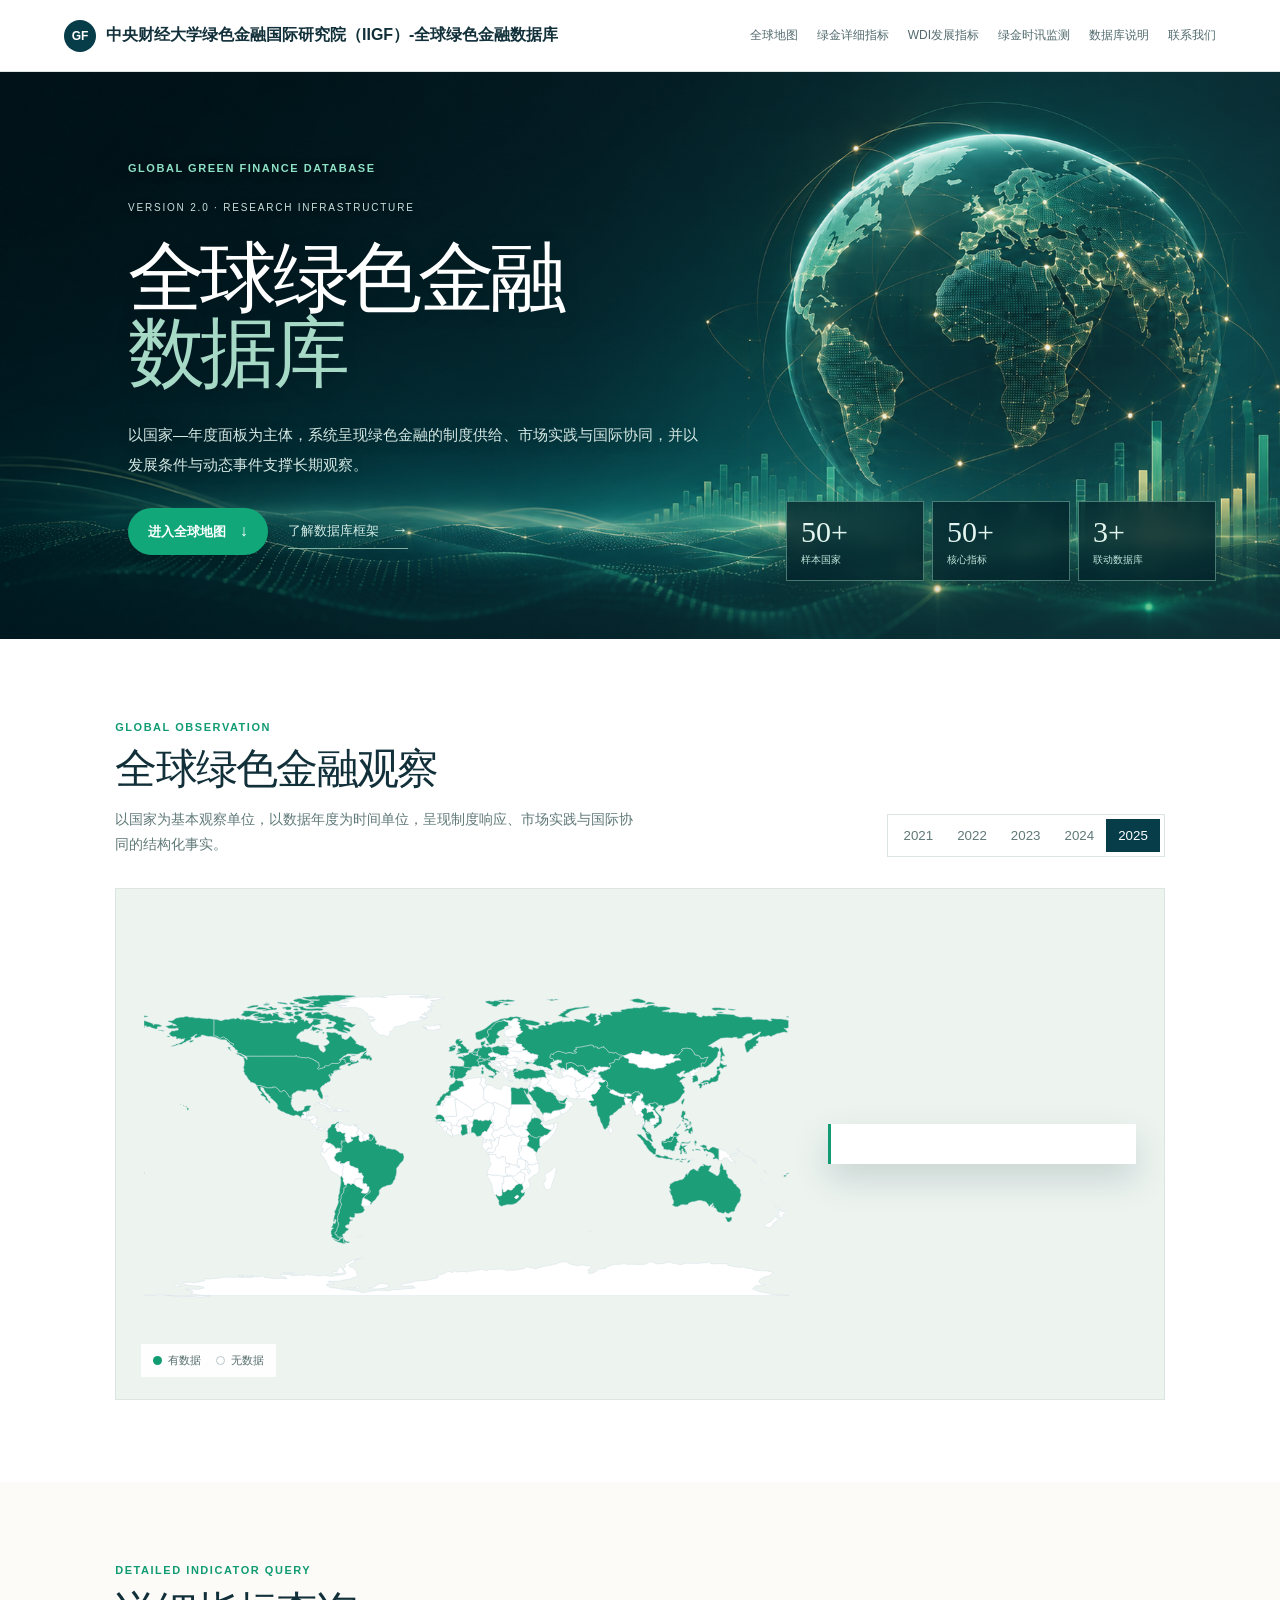
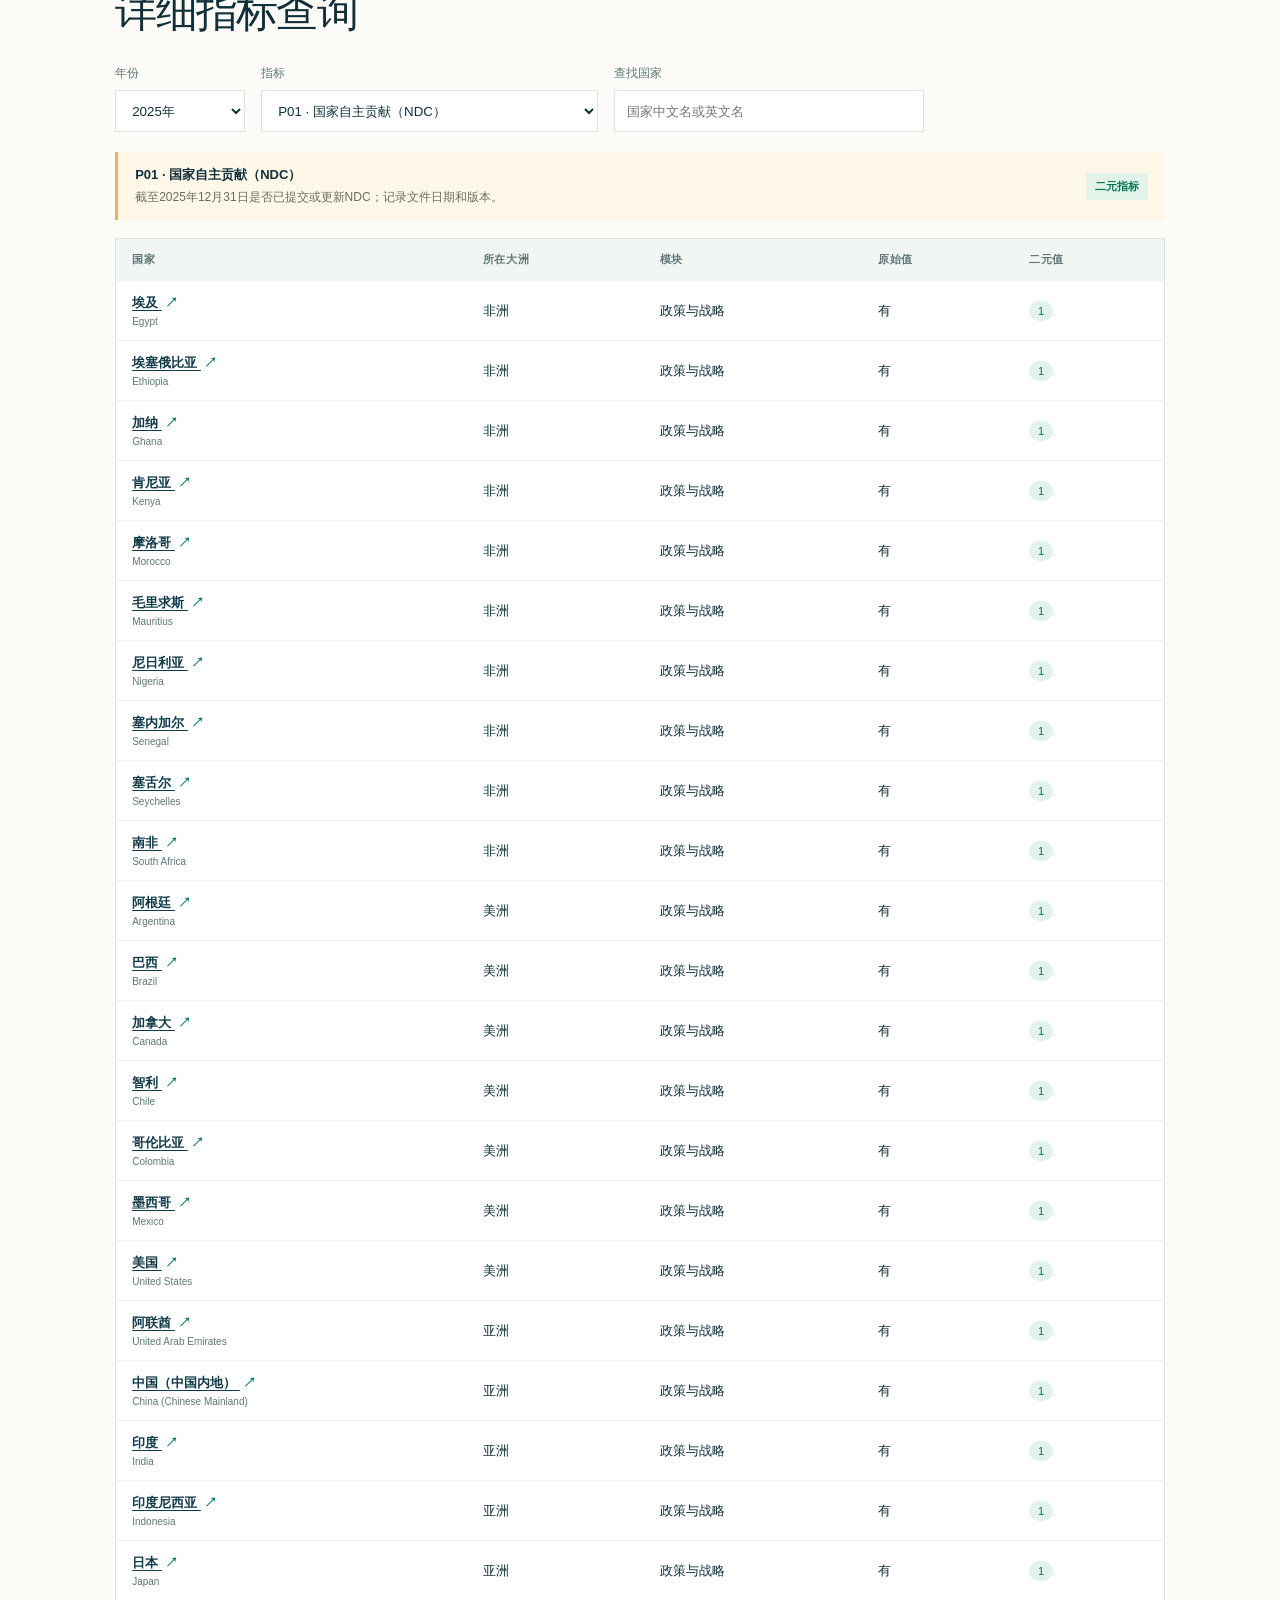
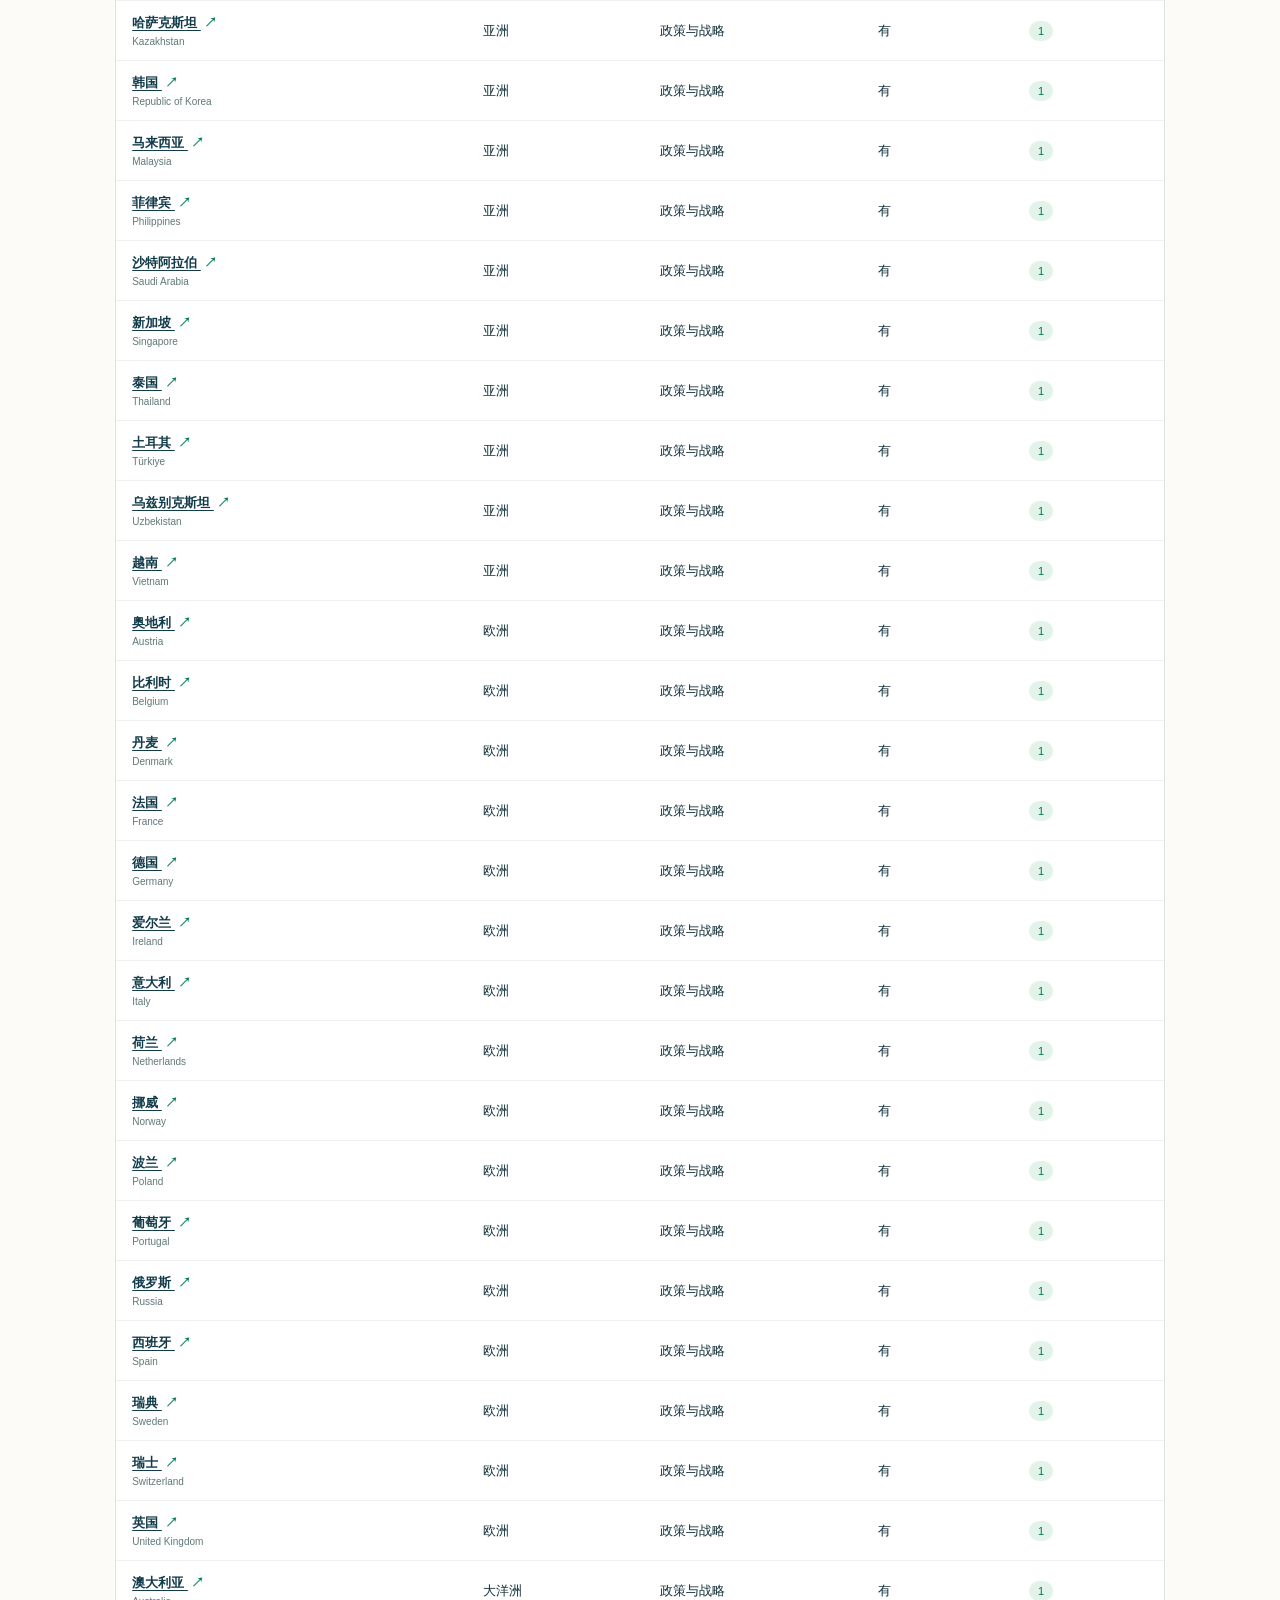
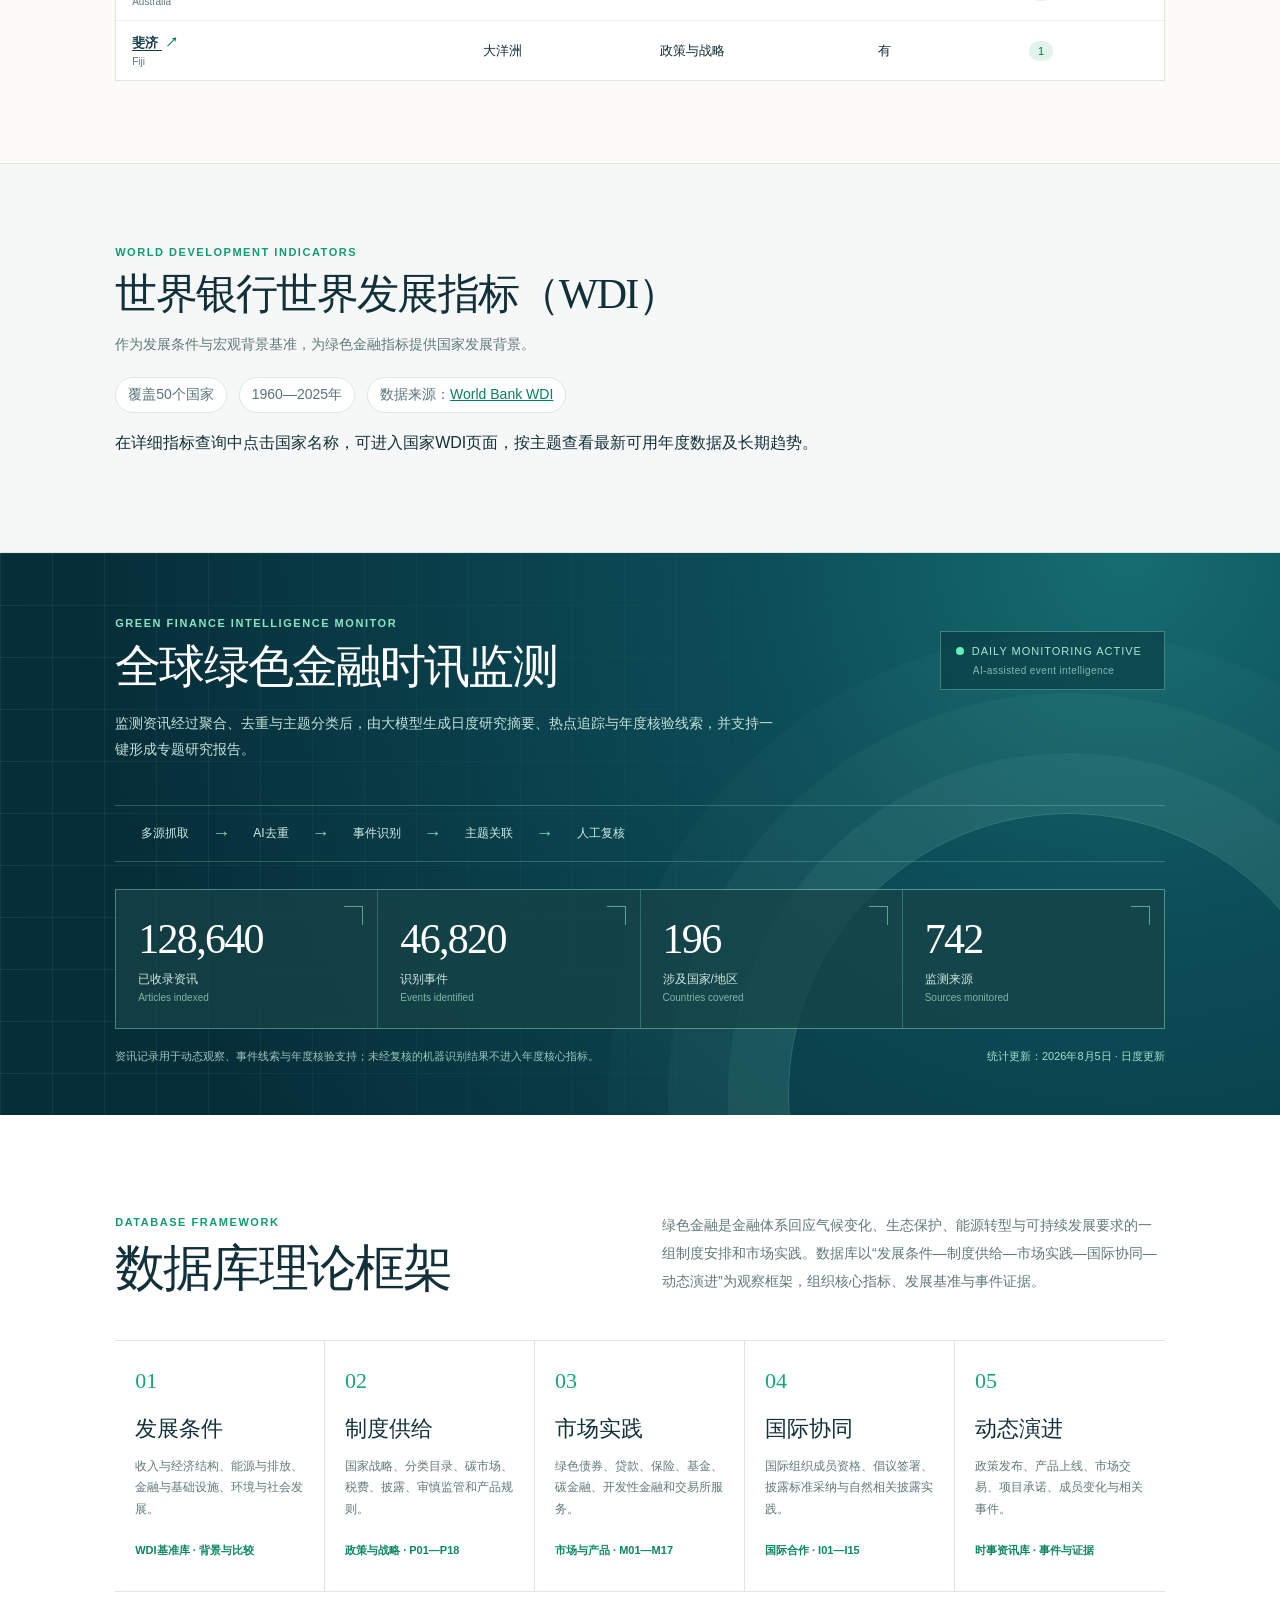
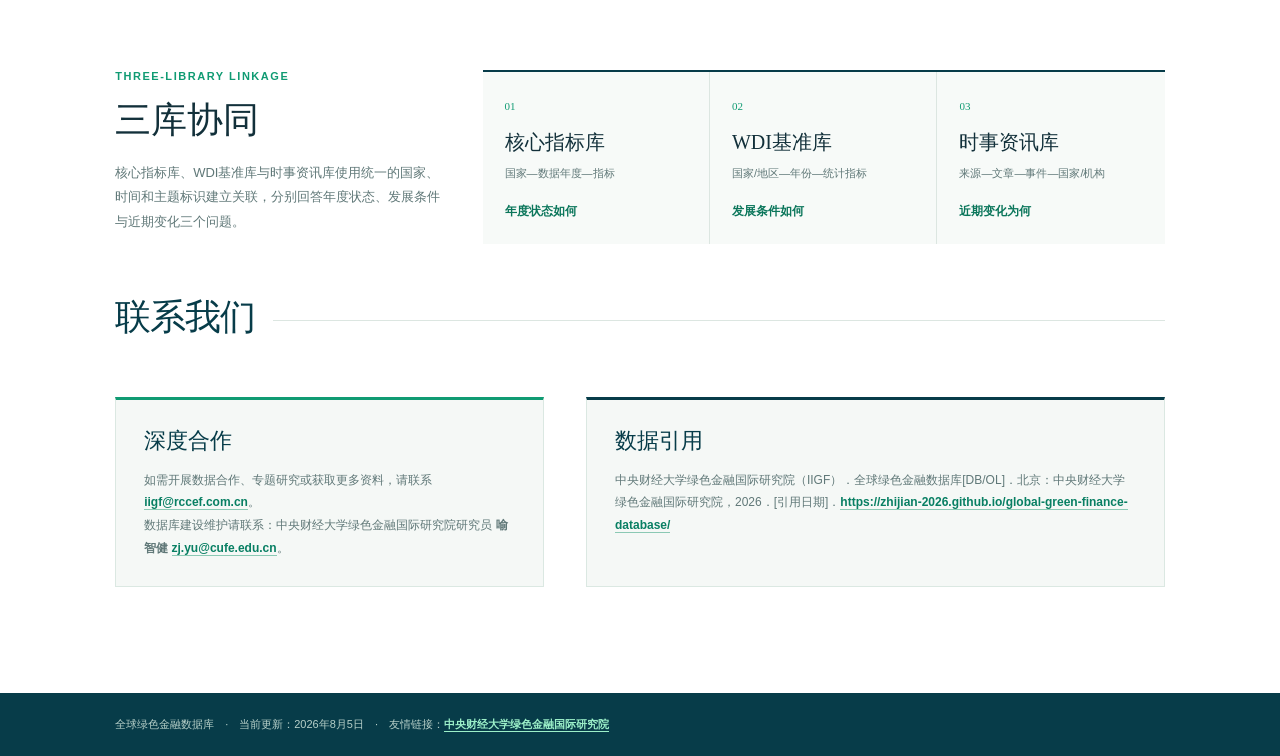
==== commit eedbf528: "Add hero metrics and database maintainer contact" ====
--- a/index.html
+++ b/index.html
@@ -1,7 +1,7 @@
 <!doctype html>
 <html lang="zh-CN">
 <head>
-  <meta charset="utf-8"><meta name="viewport" content="width=device-width, initial-scale=1"><meta name="description" content="中央财经大学绿色金融国际研究院（IIGF）全球绿色金融数据库"><title>全球绿色金融数据库</title><link rel="stylesheet" href="style.css?v=20260817">
+  <meta charset="utf-8"><meta name="viewport" content="width=device-width, initial-scale=1"><meta name="description" content="中央财经大学绿色金融国际研究院（IIGF）全球绿色金融数据库"><title>全球绿色金融数据库</title><link rel="stylesheet" href="style.css?v=20260818">
 </head>
 <body>
   <header><a class="brand" href="#top"><b>GF</b><span>中央财经大学绿色金融国际研究院（IIGF）-全球绿色金融数据库</span></a><nav><a href="#map">全球地图</a><a href="#catalogue">绿金详细指标</a><a href="#wdi">WDI发展指标</a><a href="#news">绿金时讯监测</a><a href="#about">数据库说明</a><a href="#contact">联系我们</a></nav></header>
@@ -13,6 +13,6 @@
     <section class="section about about-v2" id="about"><div class="framework-heading"><div><p class="eyebrow">DATABASE FRAMEWORK</p><h2>数据库理论框架</h2></div><p>绿色金融是金融体系回应气候变化、生态保护、能源转型与可持续发展要求的一组制度安排和市场实践。数据库以“发展条件—制度供给—市场实践—国际协同—动态演进”为观察框架，组织核心指标、发展基准与事件证据。</p></div><div class="framework-flow"><article><b>01</b><h3>发展条件</h3><p>收入与经济结构、能源与排放、金融与基础设施、环境与社会发展。</p><small>WDI基准库 · 背景与比较</small></article><article><b>02</b><h3>制度供给</h3><p>国家战略、分类目录、碳市场、税费、披露、审慎监管和产品规则。</p><small>政策与战略 · P01—P18</small></article><article><b>03</b><h3>市场实践</h3><p>绿色债券、贷款、保险、基金、碳金融、开发性金融和交易所服务。</p><small>市场与产品 · M01—M17</small></article><article><b>04</b><h3>国际协同</h3><p>国际组织成员资格、倡议签署、披露标准采纳与自然相关披露实践。</p><small>国际合作 · I01—I15</small></article><article><b>05</b><h3>动态演进</h3><p>政策发布、产品上线、市场交易、项目承诺、成员变化与相关事件。</p><small>时事资讯库 · 事件与证据</small></article></div><div class="three-libraries"><div class="library-heading"><p class="eyebrow">THREE-LIBRARY LINKAGE</p><h3>三库协同</h3><p>核心指标库、WDI基准库与时事资讯库使用统一的国家、时间和主题标识建立关联，分别回答年度状态、发展条件与近期变化三个问题。</p></div><div class="library-cards"><article><span>01</span><h4>核心指标库</h4><p>国家—数据年度—指标</p><strong>年度状态如何</strong></article><article><span>02</span><h4>WDI基准库</h4><p>国家/地区—年份—统计指标</p><strong>发展条件如何</strong></article><article><span>03</span><h4>时事资讯库</h4><p>来源—文章—事件—国家/机构</p><strong>近期变化为何</strong></article></div></div><div class="contact-block" id="contact"><div><h3>深度合作</h3><p>如需开展数据合作、专题研究或获取更多资料，请联系 <a href="mailto:iigf@rccef.com.cn">iigf@rccef.com.cn</a>。</p></div><div><h3>数据引用</h3><p>中央财经大学绿色金融国际研究院（IIGF）．全球绿色金融数据库[DB/OL]．北京：中央财经大学绿色金融国际研究院，2026．[引用日期]．<a href="https://zhijian-2026.github.io/global-green-finance-database/">https://zhijian-2026.github.io/global-green-finance-database/</a></p></div></div></section>
   </main>
   <footer>全球绿色金融数据库　·　当前更新：2026年8月5日　·　友情链接：<a href="https://iigf.cufe.edu.cn/" target="_blank" rel="noopener">中央财经大学绿色金融国际研究院</a></footer>
-  <script src="app.js?v=20260815"></script><script src="news.js?v=20260815"></script>
+  <script src="app.js?v=20260818"></script><script src="news.js?v=20260818"></script>
 </body>
 </html>
--- a/style.css
+++ b/style.css
@@ -5,3 +5,4 @@
 header{padding:0 5vw}nav{gap:19px}nav a{font-size:12px;white-space:nowrap}.news-section{padding-top:0;padding-bottom:0;background:#f5f8f6}.news-console{margin:0 -9vw;padding:64px 9vw 48px;background:radial-gradient(circle at 88% 0,#166d71 0,#0c4d58 30%,#062e39 82%);color:#fff;position:relative;overflow:hidden}.news-console:before{content:"";position:absolute;inset:0;background:linear-gradient(90deg,rgba(143,237,199,.08) 1px,transparent 1px),linear-gradient(rgba(143,237,199,.08) 1px,transparent 1px);background-size:52px 52px;mask-image:linear-gradient(90deg,#000,transparent 76%)}.news-console:after{content:"";position:absolute;right:-70px;bottom:-260px;width:560px;height:560px;border:1px solid rgba(151,232,203,.25);border-radius:50%;box-shadow:0 0 0 60px rgba(151,232,203,.06),0 0 0 120px rgba(151,232,203,.045),0 0 0 180px rgba(151,232,203,.025)}.news-console>*{position:relative;z-index:1}.news-console-head{display:flex;justify-content:space-between;gap:50px;align-items:flex-start}.news-console .eyebrow{color:#86e5c3}.news-console h2{font-size:46px;color:#fff;margin:0}.news-console-head>div>p:last-child{max-width:660px;margin:18px 0 0;color:#c6e2da;line-height:1.9;font-size:14px}.monitor-status{min-width:225px;margin-top:14px;padding:13px 15px;border:1px solid rgba(151,232,203,.38);background:rgba(3,41,48,.46);font-size:11px;letter-spacing:.09em;color:#a8e7d1}.monitor-status i{width:8px;height:8px;display:inline-block;border-radius:50%;background:#60f0b8;box-shadow:0 0 0 0 rgba(96,240,184,.7);animation:monitorPulse 1.8s infinite;margin-right:8px}.monitor-status small{display:block;margin:8px 0 0 17px;color:#83b8aa;font-size:10px;letter-spacing:.04em}@keyframes monitorPulse{70%{box-shadow:0 0 0 9px rgba(96,240,184,0)}100%{box-shadow:0 0 0 0 rgba(96,240,184,0)}}.news-pipeline{display:flex;align-items:center;gap:15px;margin:42px 0 27px;padding:14px 18px;border-top:1px solid rgba(165,234,210,.25);border-bottom:1px solid rgba(165,234,210,.25);font-size:12px;color:#d3eee5}.news-pipeline span{padding:5px 8px}.news-pipeline b{font-size:18px;font-weight:400;color:#76dab8}.news-stats{display:grid;grid-template-columns:repeat(4,1fr);gap:1px;background:rgba(155,231,204,.27);border:1px solid rgba(155,231,204,.25)}.news-stats>div{min-height:128px;padding:25px 22px;background:rgba(3,43,51,.64);position:relative;overflow:hidden}.news-stats>div:after{content:"";position:absolute;right:14px;top:16px;width:18px;height:18px;border-top:1px solid rgba(147,229,201,.6);border-right:1px solid rgba(147,229,201,.6)}.news-stats b{display:block;font:42px Georgia,serif;letter-spacing:-.04em;color:#fff}.news-stats span{display:block;margin-top:8px;font-size:12px;color:#d0e7df}.news-stats small{display:block;margin-top:4px;font-size:10px;color:#7bb7a6}.news-console-foot{display:flex;justify-content:space-between;gap:25px;margin-top:18px;color:#9bc9bc;font-size:11px;line-height:1.8}.news-console-foot p{margin:0;max-width:760px}.news-console-foot p:last-child{white-space:nowrap;color:#9fe4cb}@media(max-width:980px){nav{gap:12px}.brand{font-size:13px}.news-stats{grid-template-columns:repeat(2,1fr)}.news-console-head{display:block}.monitor-status{display:inline-block;margin-top:22px}}@media(max-width:760px){nav a:not(:first-child){display:none}.news-console{margin:0 -25px;padding:46px 25px}.news-console h2{font-size:38px}.news-pipeline{flex-wrap:wrap;gap:5px 8px}.news-pipeline b{font-size:14px}.news-console-foot{display:block}.news-console-foot p+ p{margin-top:10px}.news-console-foot p:last-child{white-space:normal}.news-stats>div{min-height:110px;padding:19px 15px}.news-stats b{font-size:32px}}
 .contact-block{position:relative;margin-top:72px;padding:76px 0 24px;border-top:1px solid var(--line);display:grid;grid-template-columns:1fr 1.35fr;gap:42px}.contact-block:before{content:"联系我们";position:absolute;left:0;top:0;transform:translateY(-58%);padding-right:18px;background:#fff;font:36px Georgia,"Songti SC",serif;color:var(--deep);letter-spacing:-.03em}.contact-block>div{min-height:142px;padding:26px 28px;background:#f5f8f6;border:1px solid #dbe8e2;border-top:3px solid var(--green)}.contact-block>div+div{border-top-color:var(--deep)}.contact-block h3{margin:0 0 13px;font:22px Georgia,"Songti SC",serif;color:var(--deep)}.contact-block p{margin:0;color:var(--muted);font-size:12px;line-height:1.9}.contact-block a{color:#087f63;font-weight:700;text-decoration:none;border-bottom:1px solid #8bc9b4}.contact-block a:hover{color:#04513f;border-bottom-color:#04513f}footer a{color:#9cf0c9!important;text-decoration:underline!important;text-decoration-thickness:1px;text-underline-offset:3px;font-weight:700}footer a:hover{color:#fff!important}@media(max-width:760px){.contact-block{display:block;padding-top:62px}.contact-block>div+div{margin-top:14px}}
 .intro-v2{background-color:#03242c;background-image:linear-gradient(90deg,rgba(1,25,32,.2) 0%,rgba(1,25,32,.06) 53%,rgba(1,25,32,.02) 100%),url("assets/hero-green-finance.png");background-size:cover;background-position:center center}.intro-v2 .hero-copy{max-width:650px;text-shadow:0 2px 18px rgba(0,0,0,.18)}.intro-v2 .hero-visual{display:none}.intro-v2 .hero-copy>p:not(.eyebrow):not(.hero-version){color:#d6e9e4}.intro-v2 .hero-actions{text-shadow:none}@media(max-width:760px){.intro-v2{background-position:27% center;background-image:linear-gradient(90deg,rgba(1,25,32,.4),rgba(1,25,32,.18)),url("assets/hero-green-finance.png")}}
+.intro-v2 .hero-visual{display:block;right:5vw;top:auto;bottom:58px;width:430px;height:132px;transform:none;background:transparent;border-radius:0;opacity:1}.intro-v2 .hero-visual .orbital-grid,.intro-v2 .hero-visual .orbital-ring,.intro-v2 .hero-visual .hero-seal{display:none}.intro-v2 .hero-metrics{left:0;right:0;bottom:0;display:grid;grid-template-columns:repeat(3,1fr);gap:8px}.intro-v2 .hero-metrics div{min-width:0;padding:13px 14px;background:rgba(2,34,42,.78);border:1px solid rgba(164,236,208,.42);backdrop-filter:blur(8px);box-shadow:0 8px 25px rgba(0,0,0,.18)}.intro-v2 .hero-metrics strong{font-size:30px}.intro-v2 .hero-metrics span{font-size:10px;color:#c2e6db}.contact-block>div:first-child p br{display:block;margin-bottom:5px}@media(max-width:1050px){.intro-v2 .hero-visual{right:3vw;bottom:40px;width:390px}}@media(max-width:760px){.intro-v2 .hero-visual{display:none}}
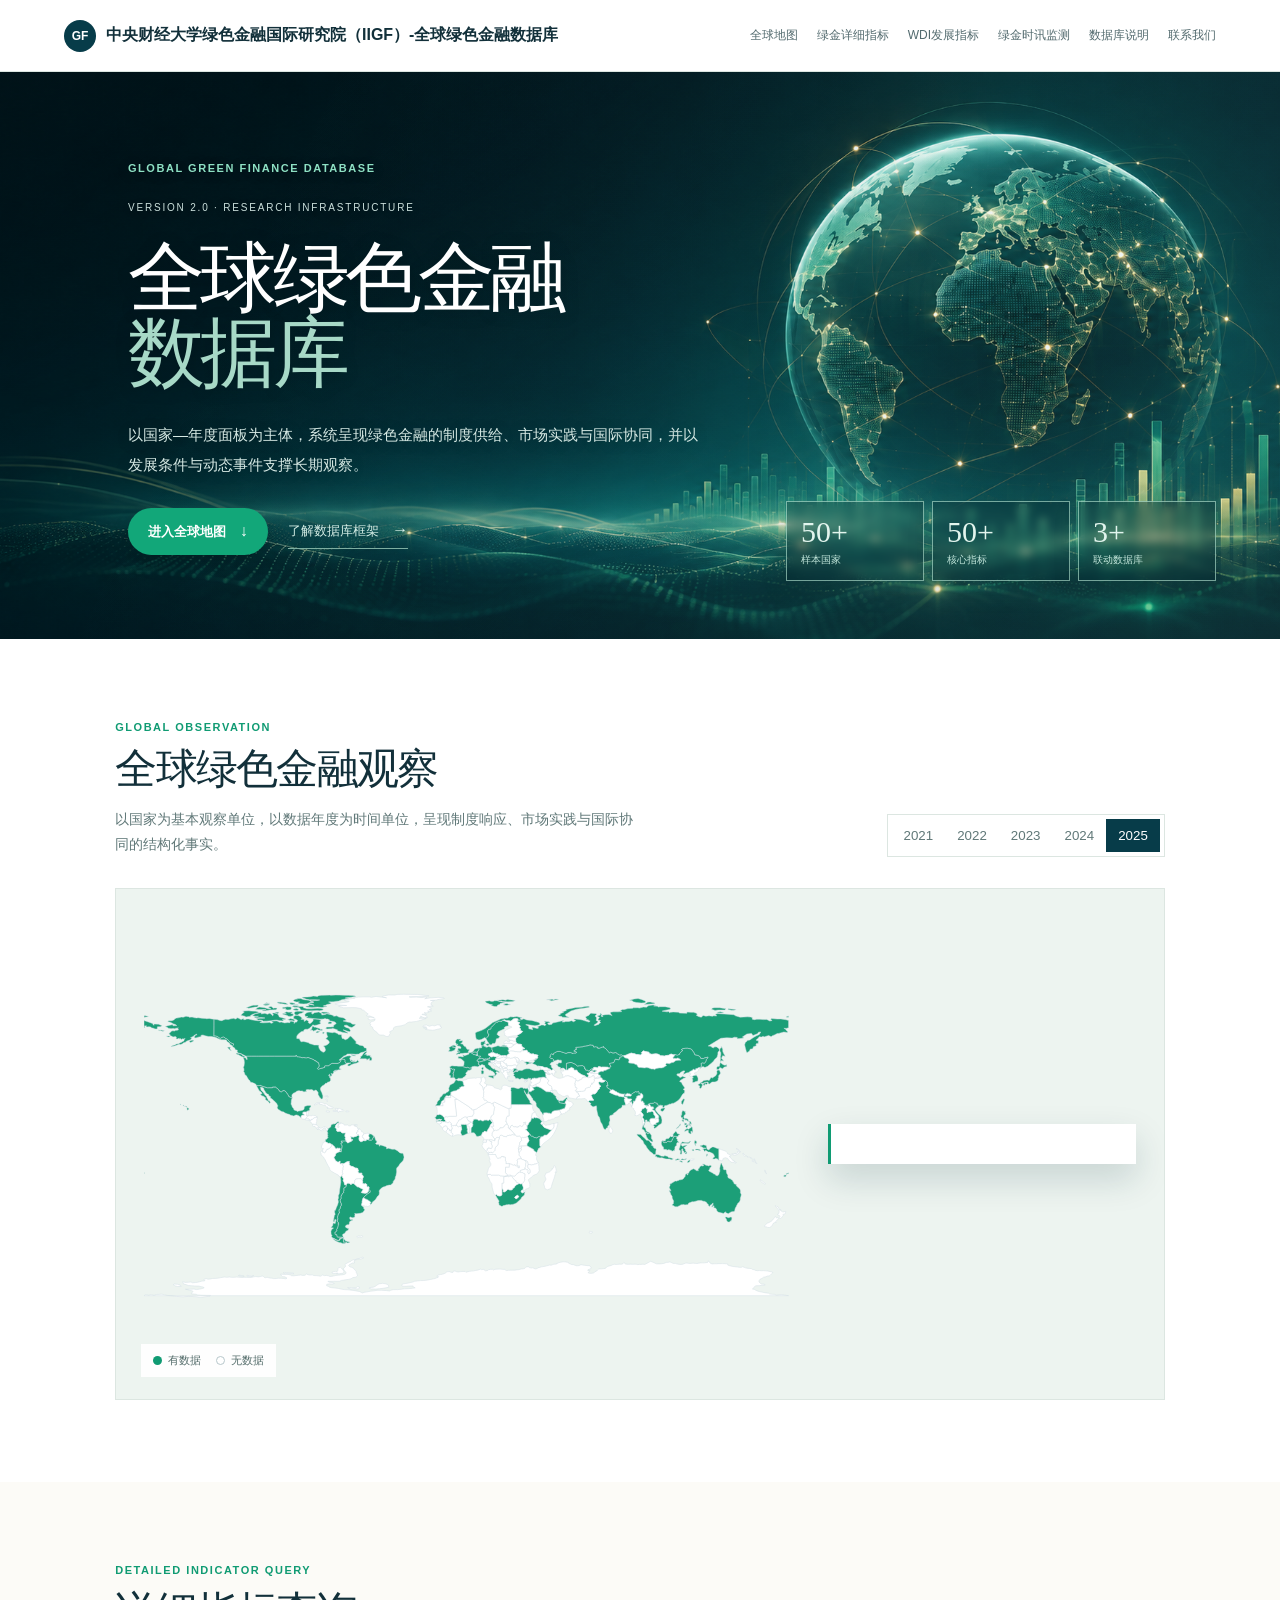
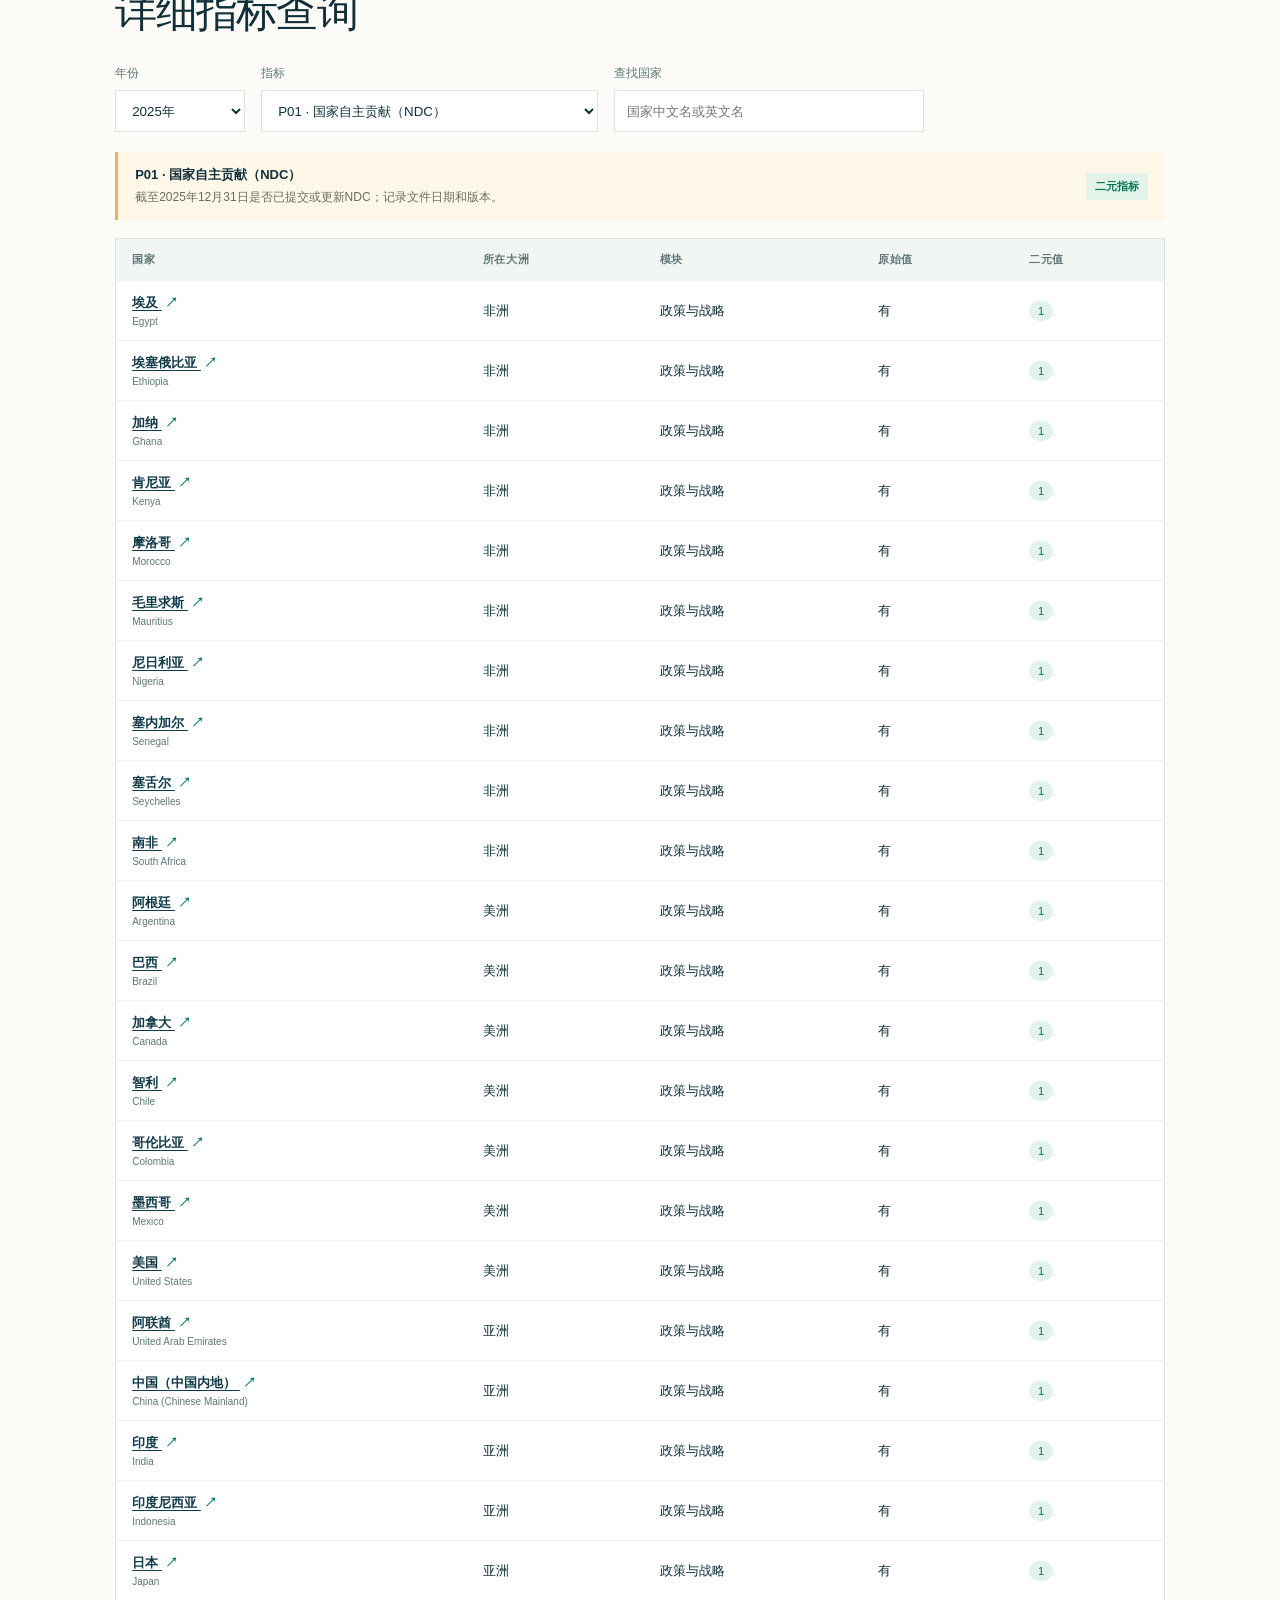
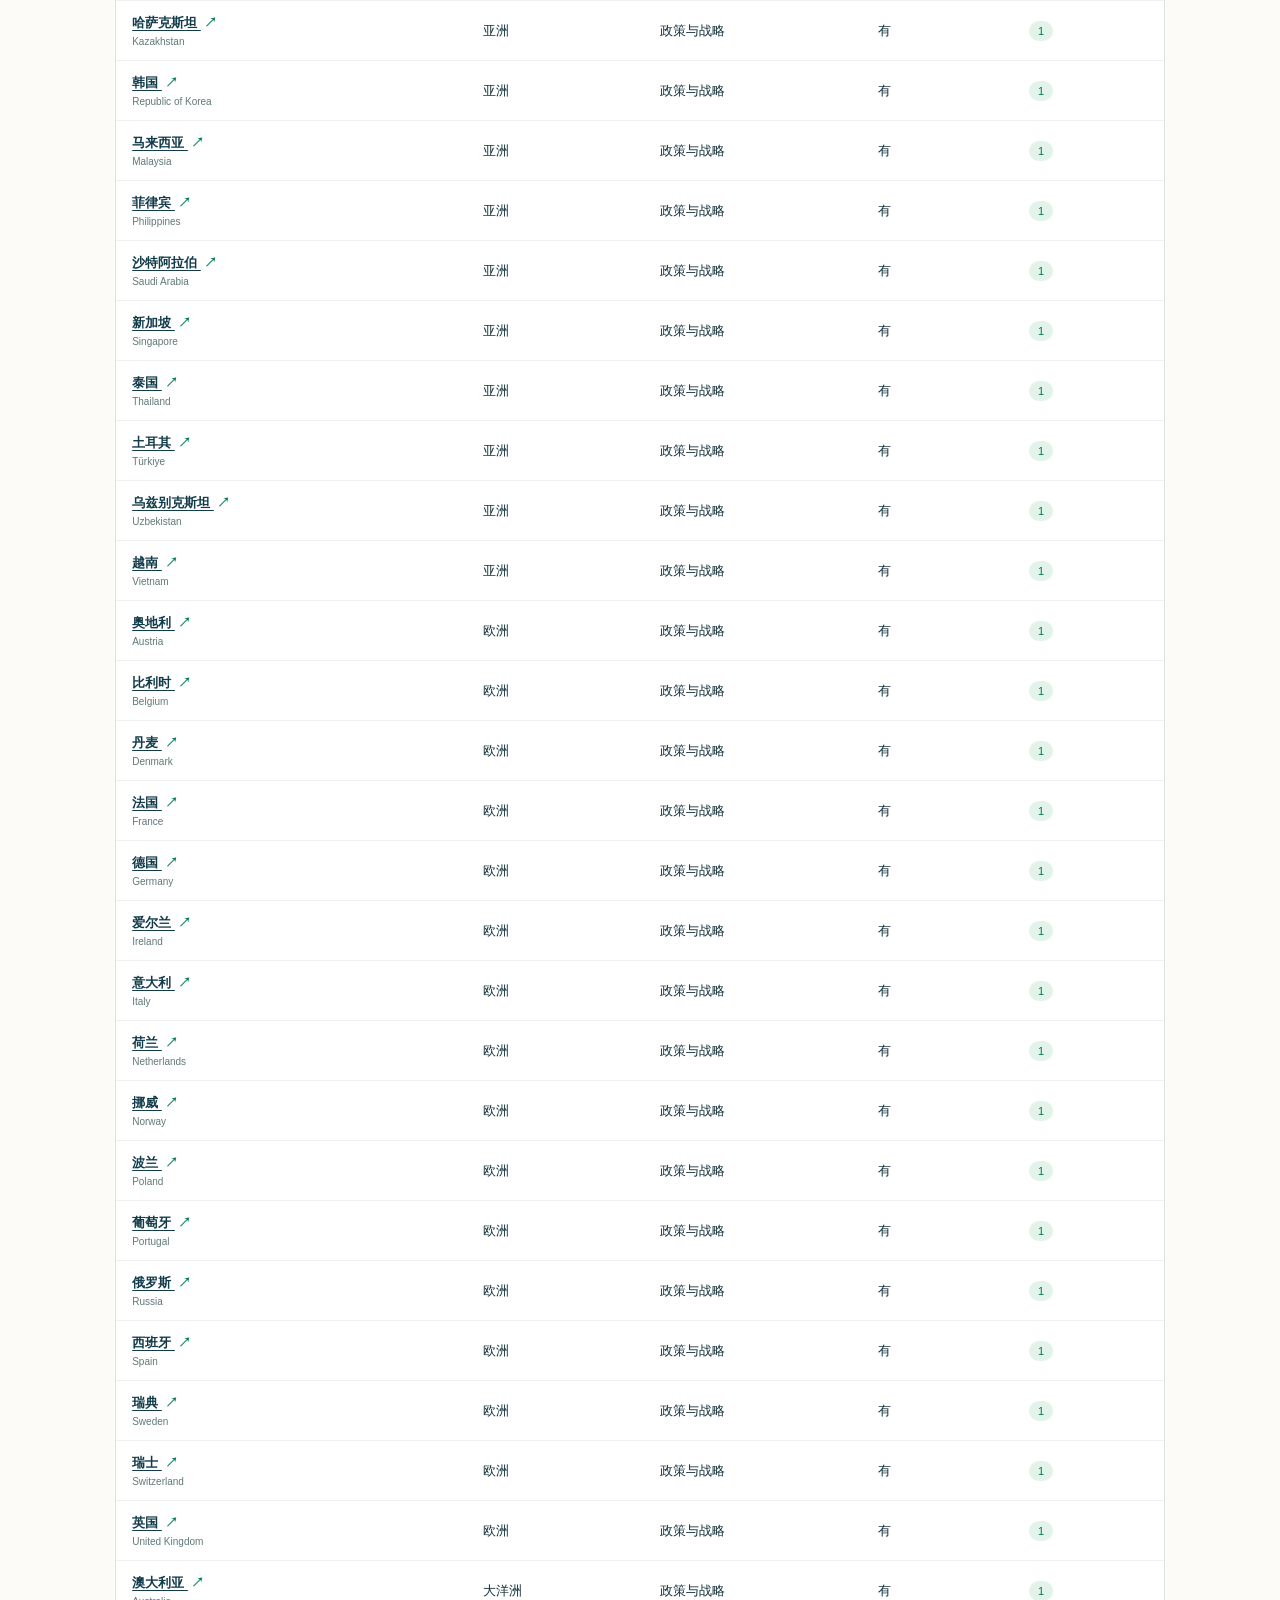
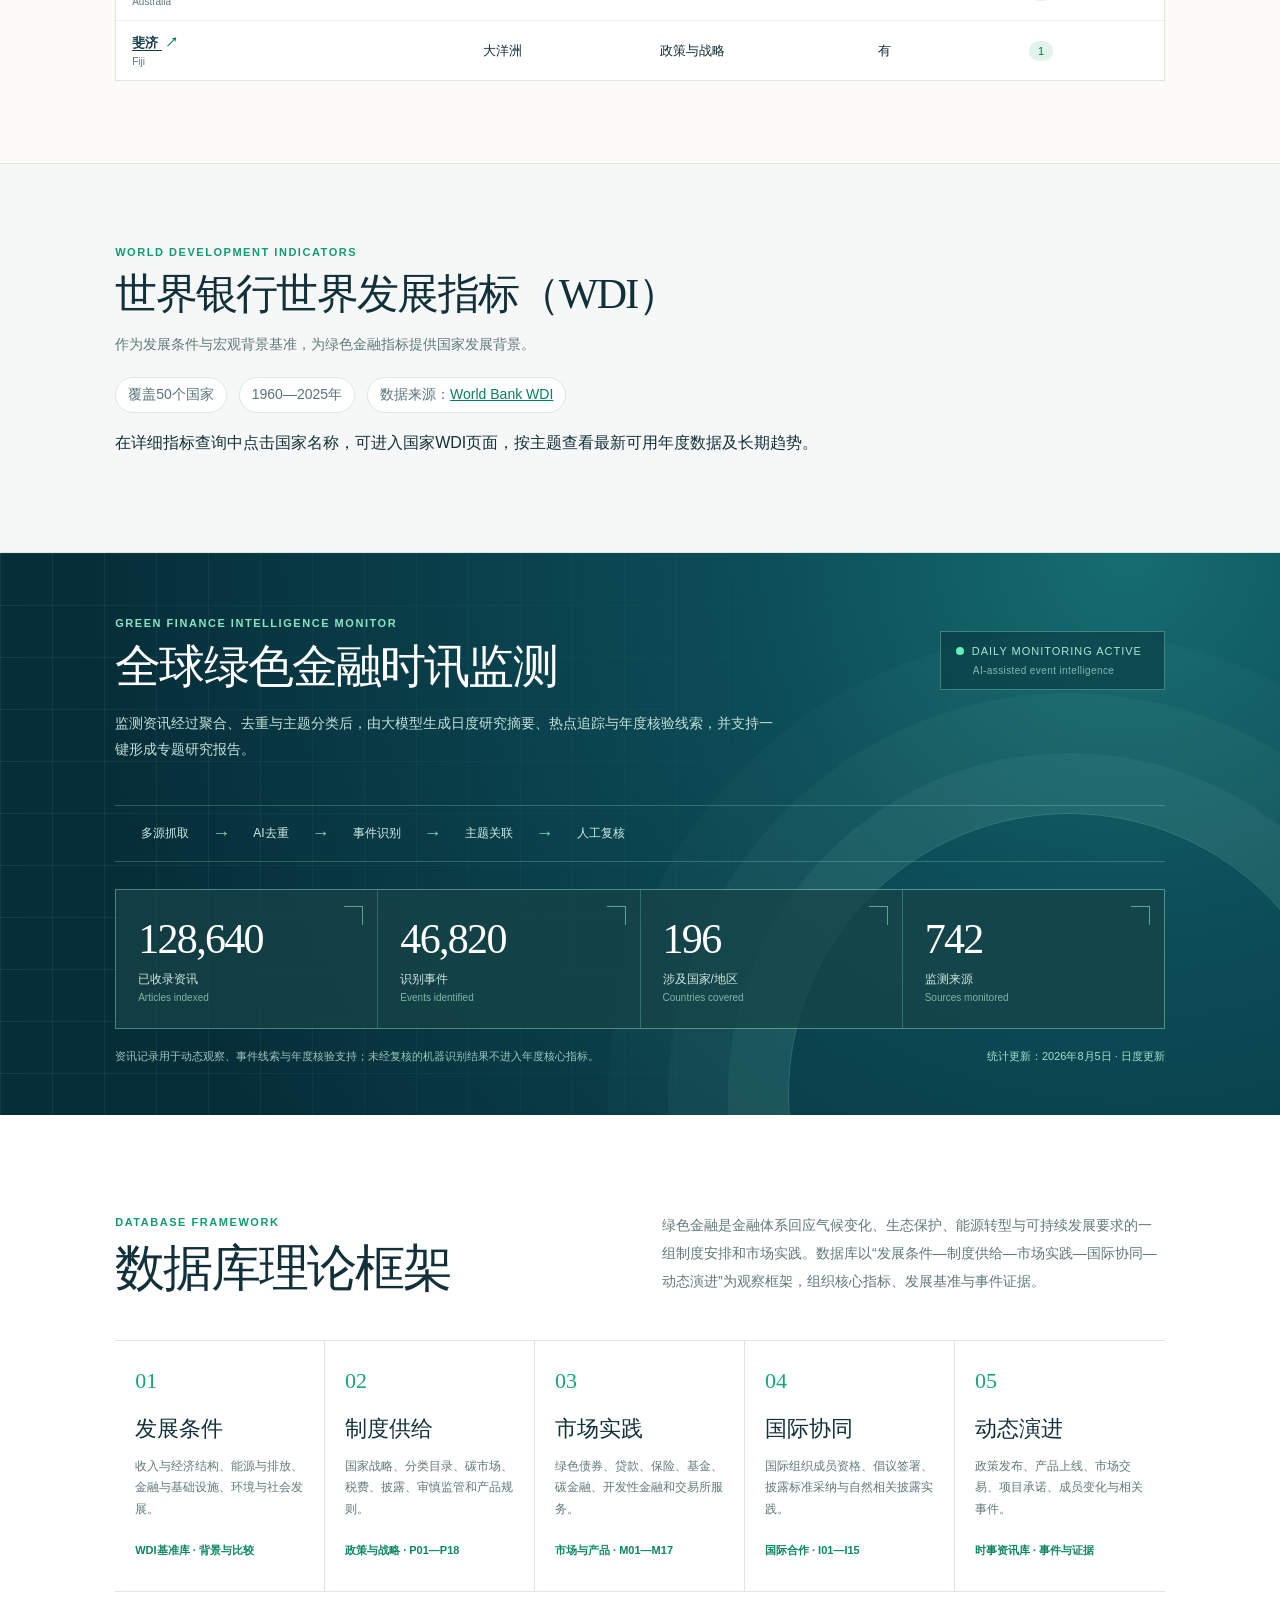
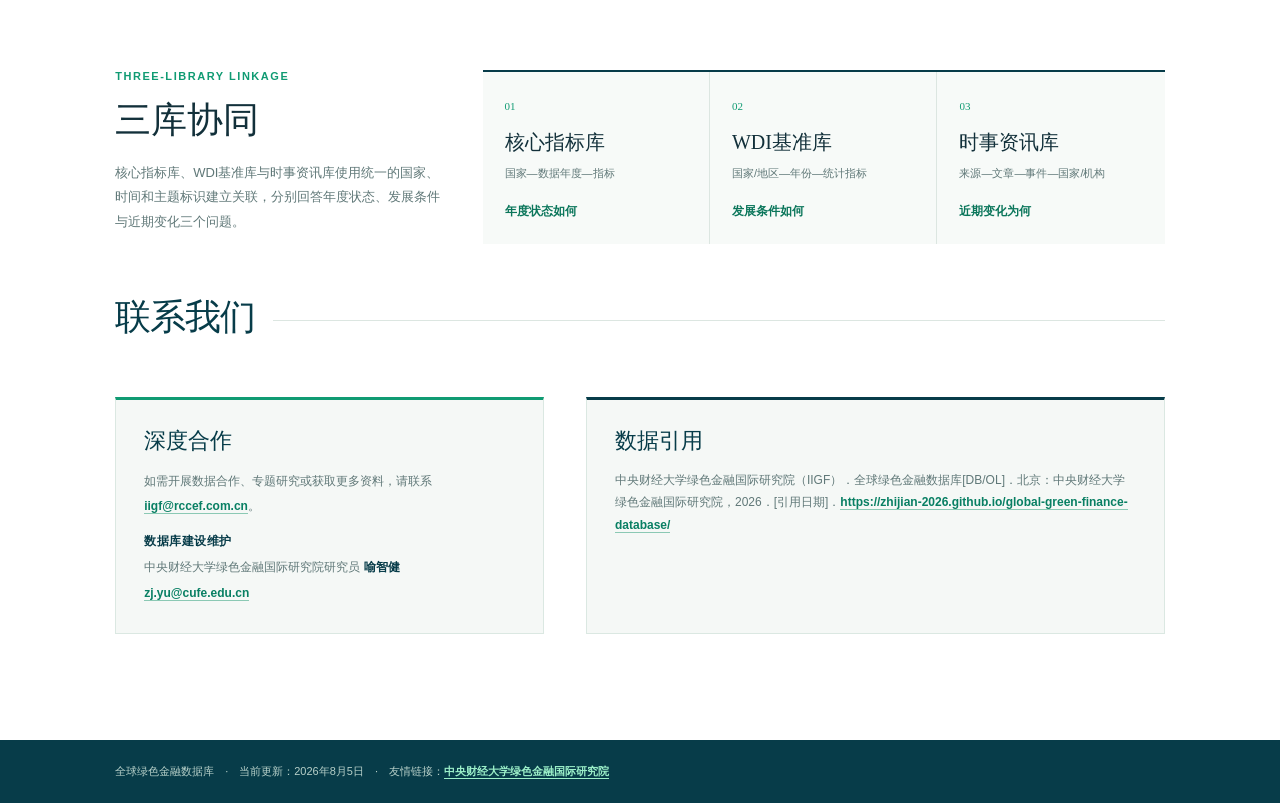
==== commit c501bba5: "Refine hero cards transparency and contact layout" ====
--- a/index.html
+++ b/index.html
@@ -1,7 +1,7 @@
 <!doctype html>
 <html lang="zh-CN">
 <head>
-  <meta charset="utf-8"><meta name="viewport" content="width=device-width, initial-scale=1"><meta name="description" content="中央财经大学绿色金融国际研究院（IIGF）全球绿色金融数据库"><title>全球绿色金融数据库</title><link rel="stylesheet" href="style.css?v=20260818">
+  <meta charset="utf-8"><meta name="viewport" content="width=device-width, initial-scale=1"><meta name="description" content="中央财经大学绿色金融国际研究院（IIGF）全球绿色金融数据库"><title>全球绿色金融数据库</title><link rel="stylesheet" href="style.css?v=20260819">
 </head>
 <body>
   <header><a class="brand" href="#top"><b>GF</b><span>中央财经大学绿色金融国际研究院（IIGF）-全球绿色金融数据库</span></a><nav><a href="#map">全球地图</a><a href="#catalogue">绿金详细指标</a><a href="#wdi">WDI发展指标</a><a href="#news">绿金时讯监测</a><a href="#about">数据库说明</a><a href="#contact">联系我们</a></nav></header>
@@ -13,6 +13,6 @@
     <section class="section about about-v2" id="about"><div class="framework-heading"><div><p class="eyebrow">DATABASE FRAMEWORK</p><h2>数据库理论框架</h2></div><p>绿色金融是金融体系回应气候变化、生态保护、能源转型与可持续发展要求的一组制度安排和市场实践。数据库以“发展条件—制度供给—市场实践—国际协同—动态演进”为观察框架，组织核心指标、发展基准与事件证据。</p></div><div class="framework-flow"><article><b>01</b><h3>发展条件</h3><p>收入与经济结构、能源与排放、金融与基础设施、环境与社会发展。</p><small>WDI基准库 · 背景与比较</small></article><article><b>02</b><h3>制度供给</h3><p>国家战略、分类目录、碳市场、税费、披露、审慎监管和产品规则。</p><small>政策与战略 · P01—P18</small></article><article><b>03</b><h3>市场实践</h3><p>绿色债券、贷款、保险、基金、碳金融、开发性金融和交易所服务。</p><small>市场与产品 · M01—M17</small></article><article><b>04</b><h3>国际协同</h3><p>国际组织成员资格、倡议签署、披露标准采纳与自然相关披露实践。</p><small>国际合作 · I01—I15</small></article><article><b>05</b><h3>动态演进</h3><p>政策发布、产品上线、市场交易、项目承诺、成员变化与相关事件。</p><small>时事资讯库 · 事件与证据</small></article></div><div class="three-libraries"><div class="library-heading"><p class="eyebrow">THREE-LIBRARY LINKAGE</p><h3>三库协同</h3><p>核心指标库、WDI基准库与时事资讯库使用统一的国家、时间和主题标识建立关联，分别回答年度状态、发展条件与近期变化三个问题。</p></div><div class="library-cards"><article><span>01</span><h4>核心指标库</h4><p>国家—数据年度—指标</p><strong>年度状态如何</strong></article><article><span>02</span><h4>WDI基准库</h4><p>国家/地区—年份—统计指标</p><strong>发展条件如何</strong></article><article><span>03</span><h4>时事资讯库</h4><p>来源—文章—事件—国家/机构</p><strong>近期变化为何</strong></article></div></div><div class="contact-block" id="contact"><div><h3>深度合作</h3><p>如需开展数据合作、专题研究或获取更多资料，请联系 <a href="mailto:iigf@rccef.com.cn">iigf@rccef.com.cn</a>。</p></div><div><h3>数据引用</h3><p>中央财经大学绿色金融国际研究院（IIGF）．全球绿色金融数据库[DB/OL]．北京：中央财经大学绿色金融国际研究院，2026．[引用日期]．<a href="https://zhijian-2026.github.io/global-green-finance-database/">https://zhijian-2026.github.io/global-green-finance-database/</a></p></div></div></section>
   </main>
   <footer>全球绿色金融数据库　·　当前更新：2026年8月5日　·　友情链接：<a href="https://iigf.cufe.edu.cn/" target="_blank" rel="noopener">中央财经大学绿色金融国际研究院</a></footer>
-  <script src="app.js?v=20260818"></script><script src="news.js?v=20260818"></script>
+  <script src="app.js?v=20260819"></script><script src="news.js?v=20260819"></script>
 </body>
 </html>
--- a/style.css
+++ b/style.css
@@ -6,3 +6,4 @@
 .contact-block{position:relative;margin-top:72px;padding:76px 0 24px;border-top:1px solid var(--line);display:grid;grid-template-columns:1fr 1.35fr;gap:42px}.contact-block:before{content:"联系我们";position:absolute;left:0;top:0;transform:translateY(-58%);padding-right:18px;background:#fff;font:36px Georgia,"Songti SC",serif;color:var(--deep);letter-spacing:-.03em}.contact-block>div{min-height:142px;padding:26px 28px;background:#f5f8f6;border:1px solid #dbe8e2;border-top:3px solid var(--green)}.contact-block>div+div{border-top-color:var(--deep)}.contact-block h3{margin:0 0 13px;font:22px Georgia,"Songti SC",serif;color:var(--deep)}.contact-block p{margin:0;color:var(--muted);font-size:12px;line-height:1.9}.contact-block a{color:#087f63;font-weight:700;text-decoration:none;border-bottom:1px solid #8bc9b4}.contact-block a:hover{color:#04513f;border-bottom-color:#04513f}footer a{color:#9cf0c9!important;text-decoration:underline!important;text-decoration-thickness:1px;text-underline-offset:3px;font-weight:700}footer a:hover{color:#fff!important}@media(max-width:760px){.contact-block{display:block;padding-top:62px}.contact-block>div+div{margin-top:14px}}
 .intro-v2{background-color:#03242c;background-image:linear-gradient(90deg,rgba(1,25,32,.2) 0%,rgba(1,25,32,.06) 53%,rgba(1,25,32,.02) 100%),url("assets/hero-green-finance.png");background-size:cover;background-position:center center}.intro-v2 .hero-copy{max-width:650px;text-shadow:0 2px 18px rgba(0,0,0,.18)}.intro-v2 .hero-visual{display:none}.intro-v2 .hero-copy>p:not(.eyebrow):not(.hero-version){color:#d6e9e4}.intro-v2 .hero-actions{text-shadow:none}@media(max-width:760px){.intro-v2{background-position:27% center;background-image:linear-gradient(90deg,rgba(1,25,32,.4),rgba(1,25,32,.18)),url("assets/hero-green-finance.png")}}
 .intro-v2 .hero-visual{display:block;right:5vw;top:auto;bottom:58px;width:430px;height:132px;transform:none;background:transparent;border-radius:0;opacity:1}.intro-v2 .hero-visual .orbital-grid,.intro-v2 .hero-visual .orbital-ring,.intro-v2 .hero-visual .hero-seal{display:none}.intro-v2 .hero-metrics{left:0;right:0;bottom:0;display:grid;grid-template-columns:repeat(3,1fr);gap:8px}.intro-v2 .hero-metrics div{min-width:0;padding:13px 14px;background:rgba(2,34,42,.78);border:1px solid rgba(164,236,208,.42);backdrop-filter:blur(8px);box-shadow:0 8px 25px rgba(0,0,0,.18)}.intro-v2 .hero-metrics strong{font-size:30px}.intro-v2 .hero-metrics span{font-size:10px;color:#c2e6db}.contact-block>div:first-child p br{display:block;margin-bottom:5px}@media(max-width:1050px){.intro-v2 .hero-visual{right:3vw;bottom:40px;width:390px}}@media(max-width:760px){.intro-v2 .hero-visual{display:none}}
+.intro-v2 .hero-metrics div{background:rgba(2,34,42,.34);border:1px solid rgba(196,244,225,.58);backdrop-filter:blur(4px);-webkit-backdrop-filter:blur(4px);box-shadow:0 8px 25px rgba(0,0,0,.12)}.intro-v2 .hero-metrics div:hover{background:rgba(7,71,73,.28);border-color:rgba(221,255,239,.82)}.contact-block>div:first-child p{line-height:2.15}.contact-block>div:first-child a{white-space:nowrap}.contact-block>div:first-child strong{white-space:nowrap;color:var(--deep)}.contact-label{display:inline-block;margin-top:9px;font-size:12px;font-weight:700;color:var(--deep);letter-spacing:.04em}
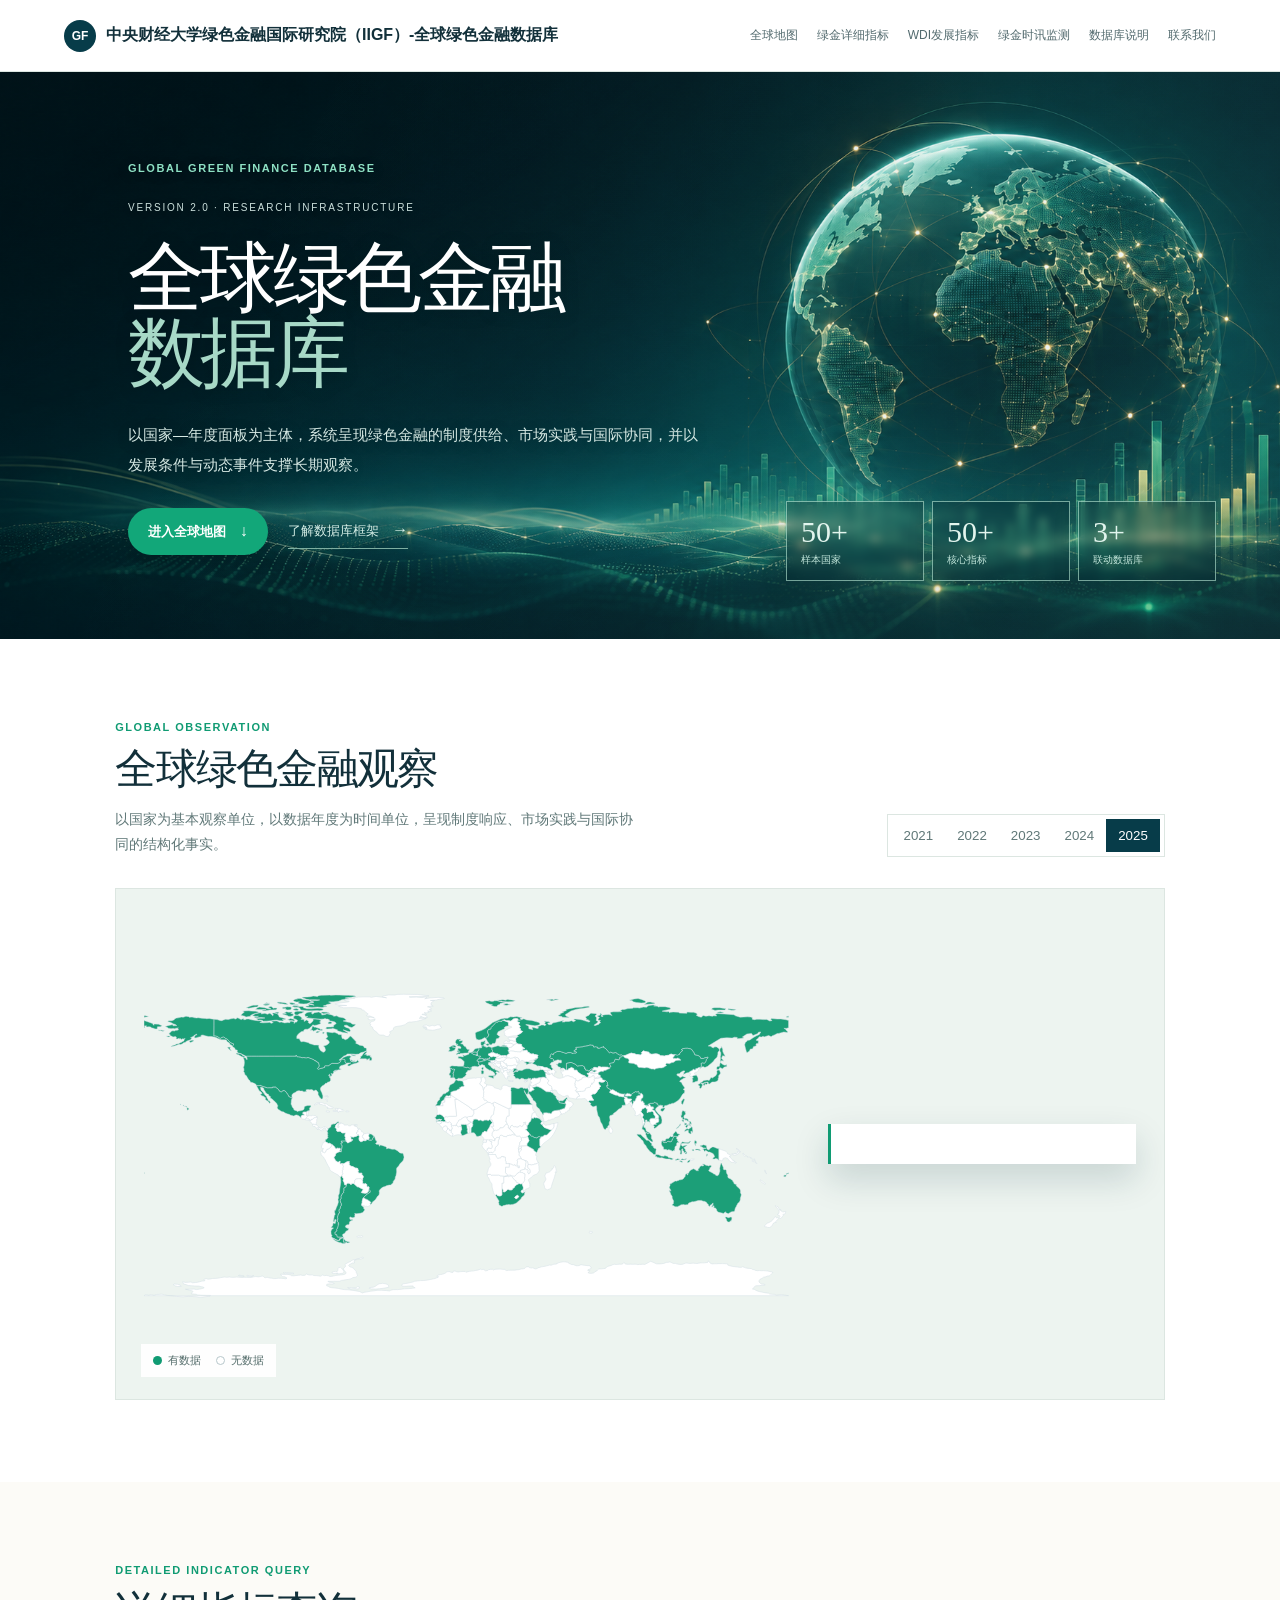
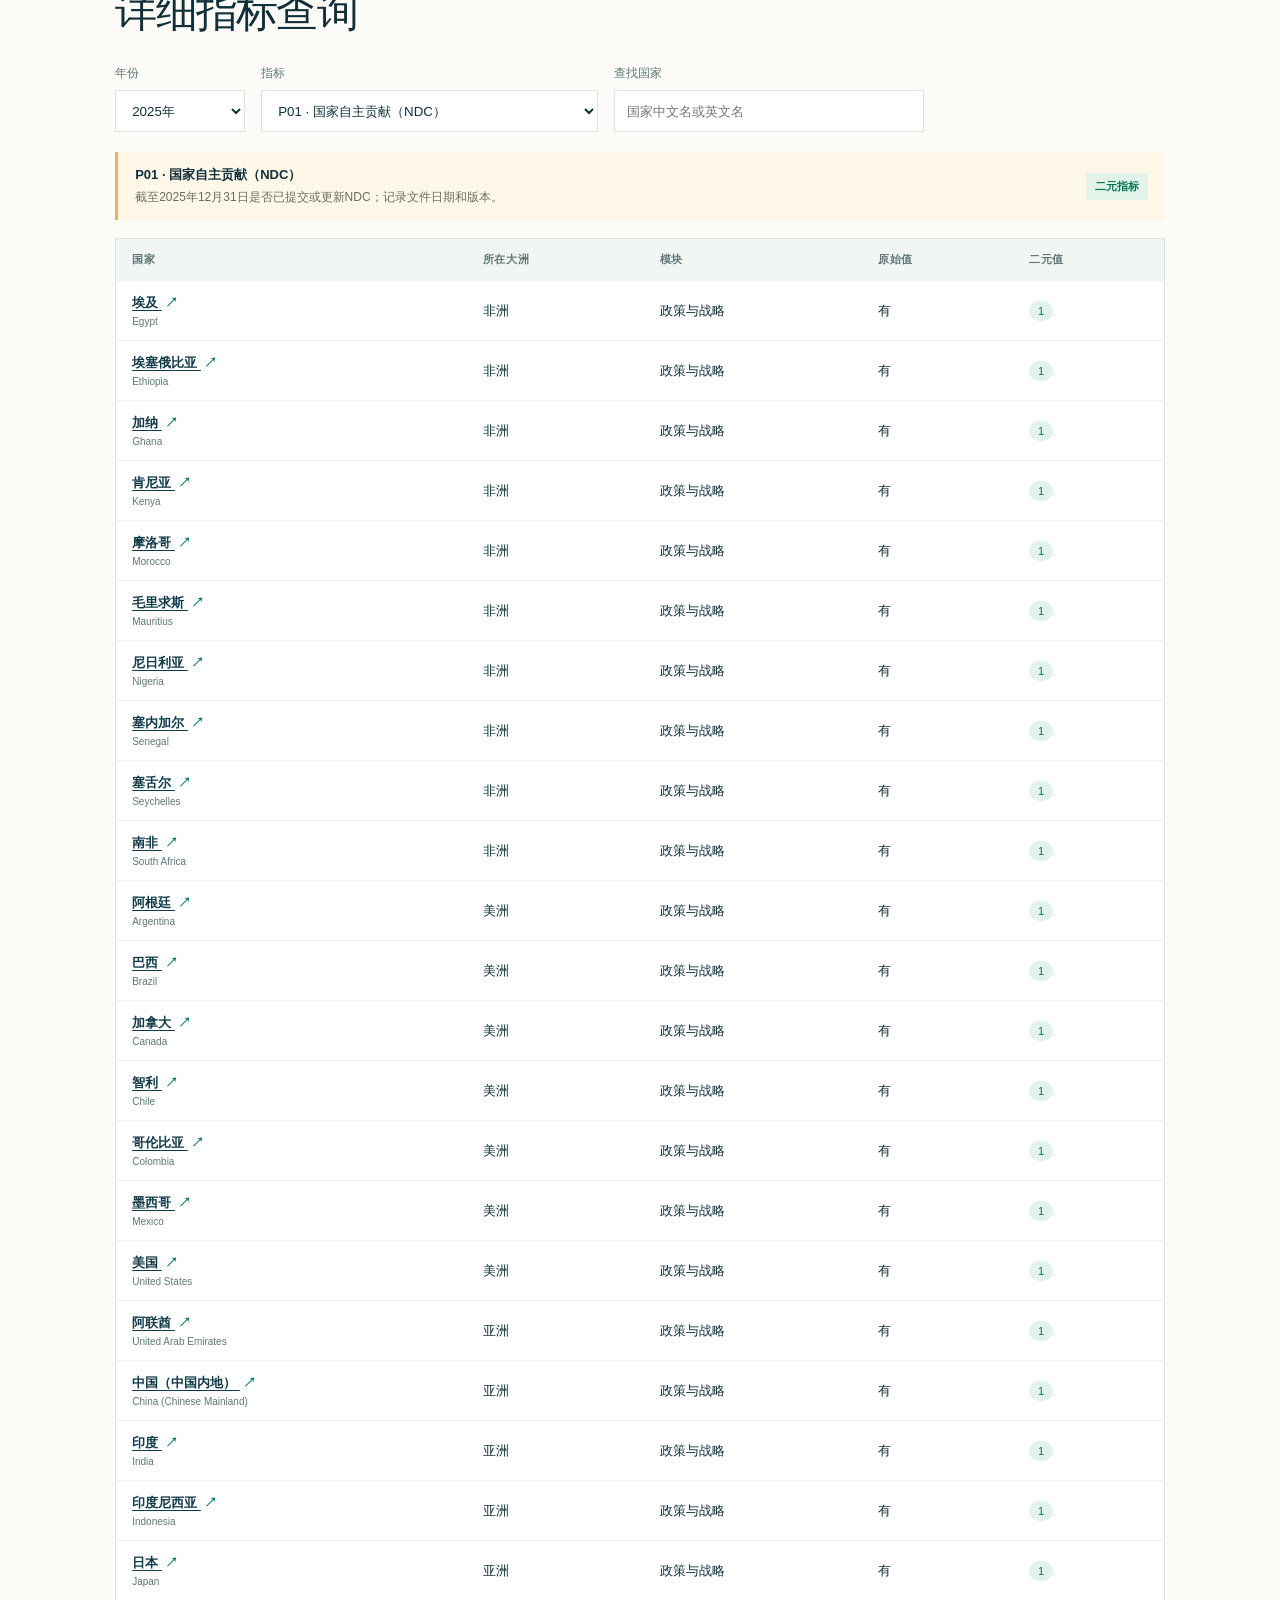
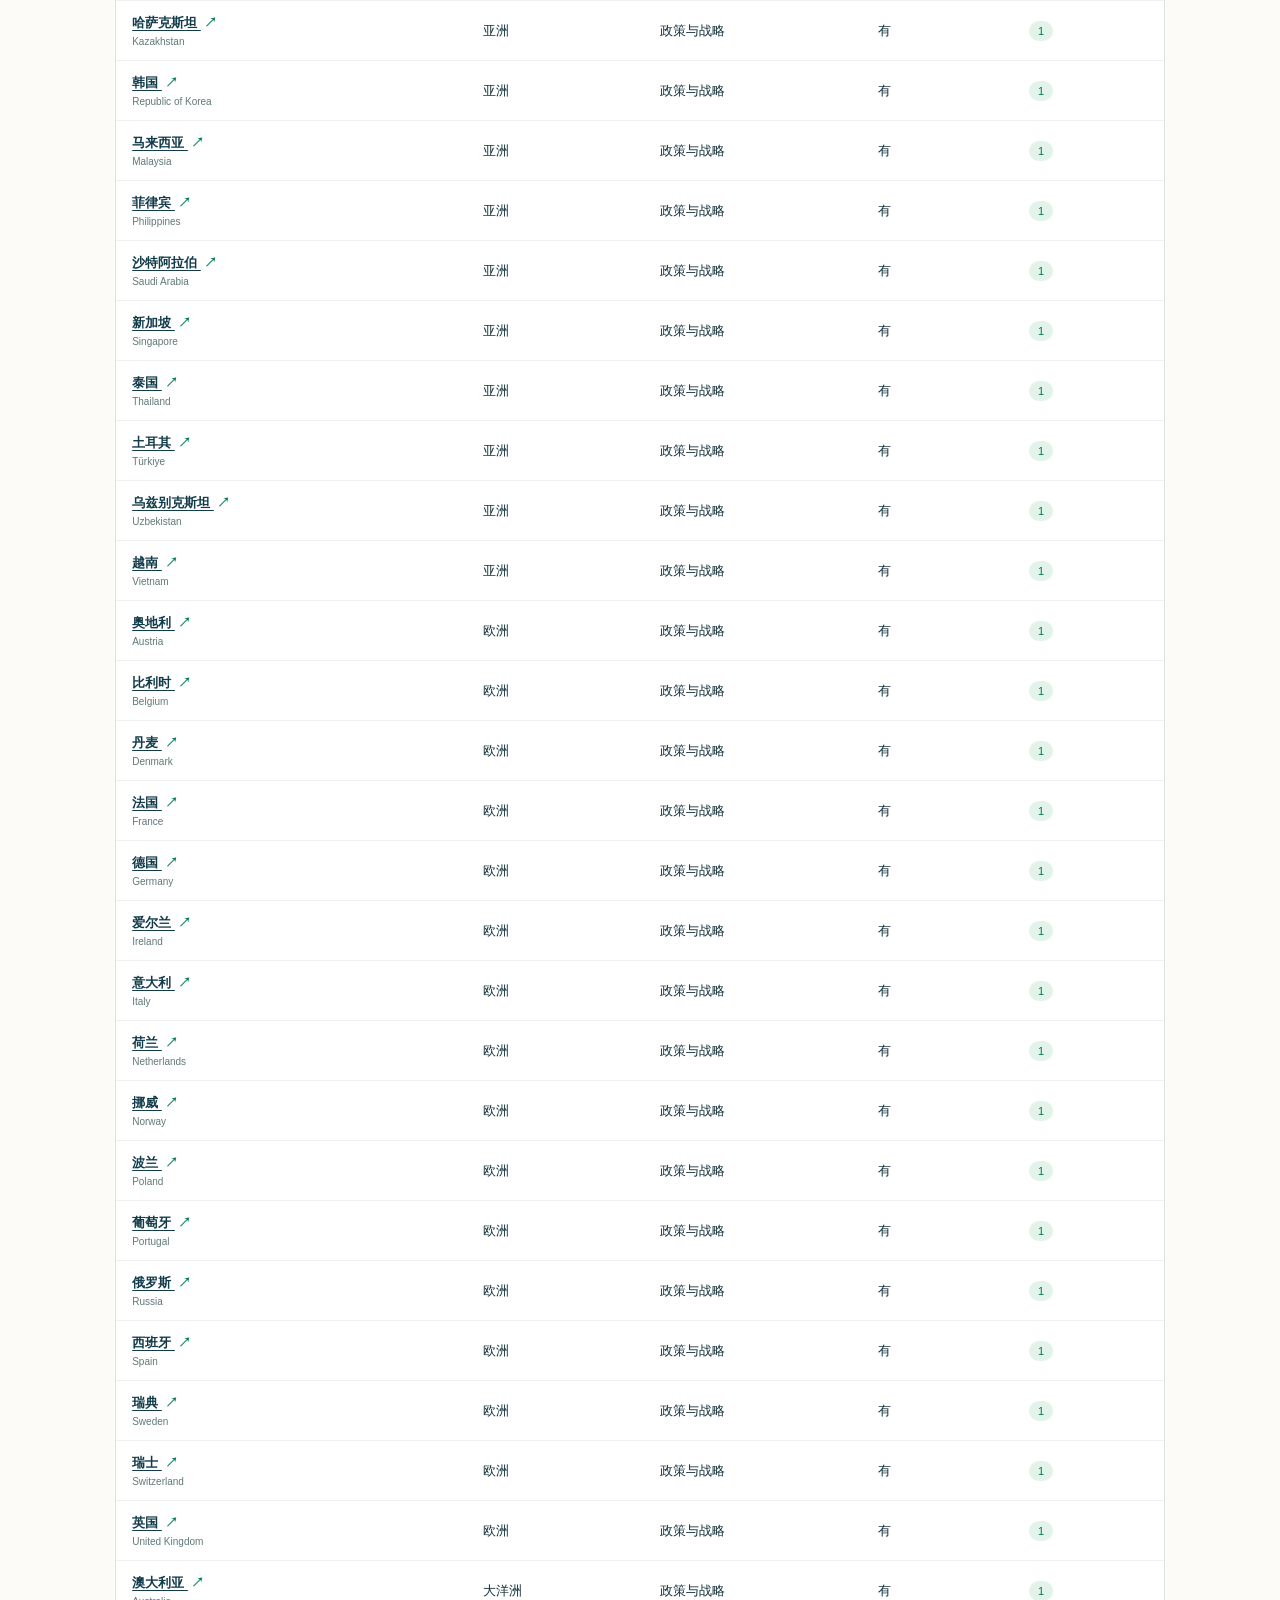
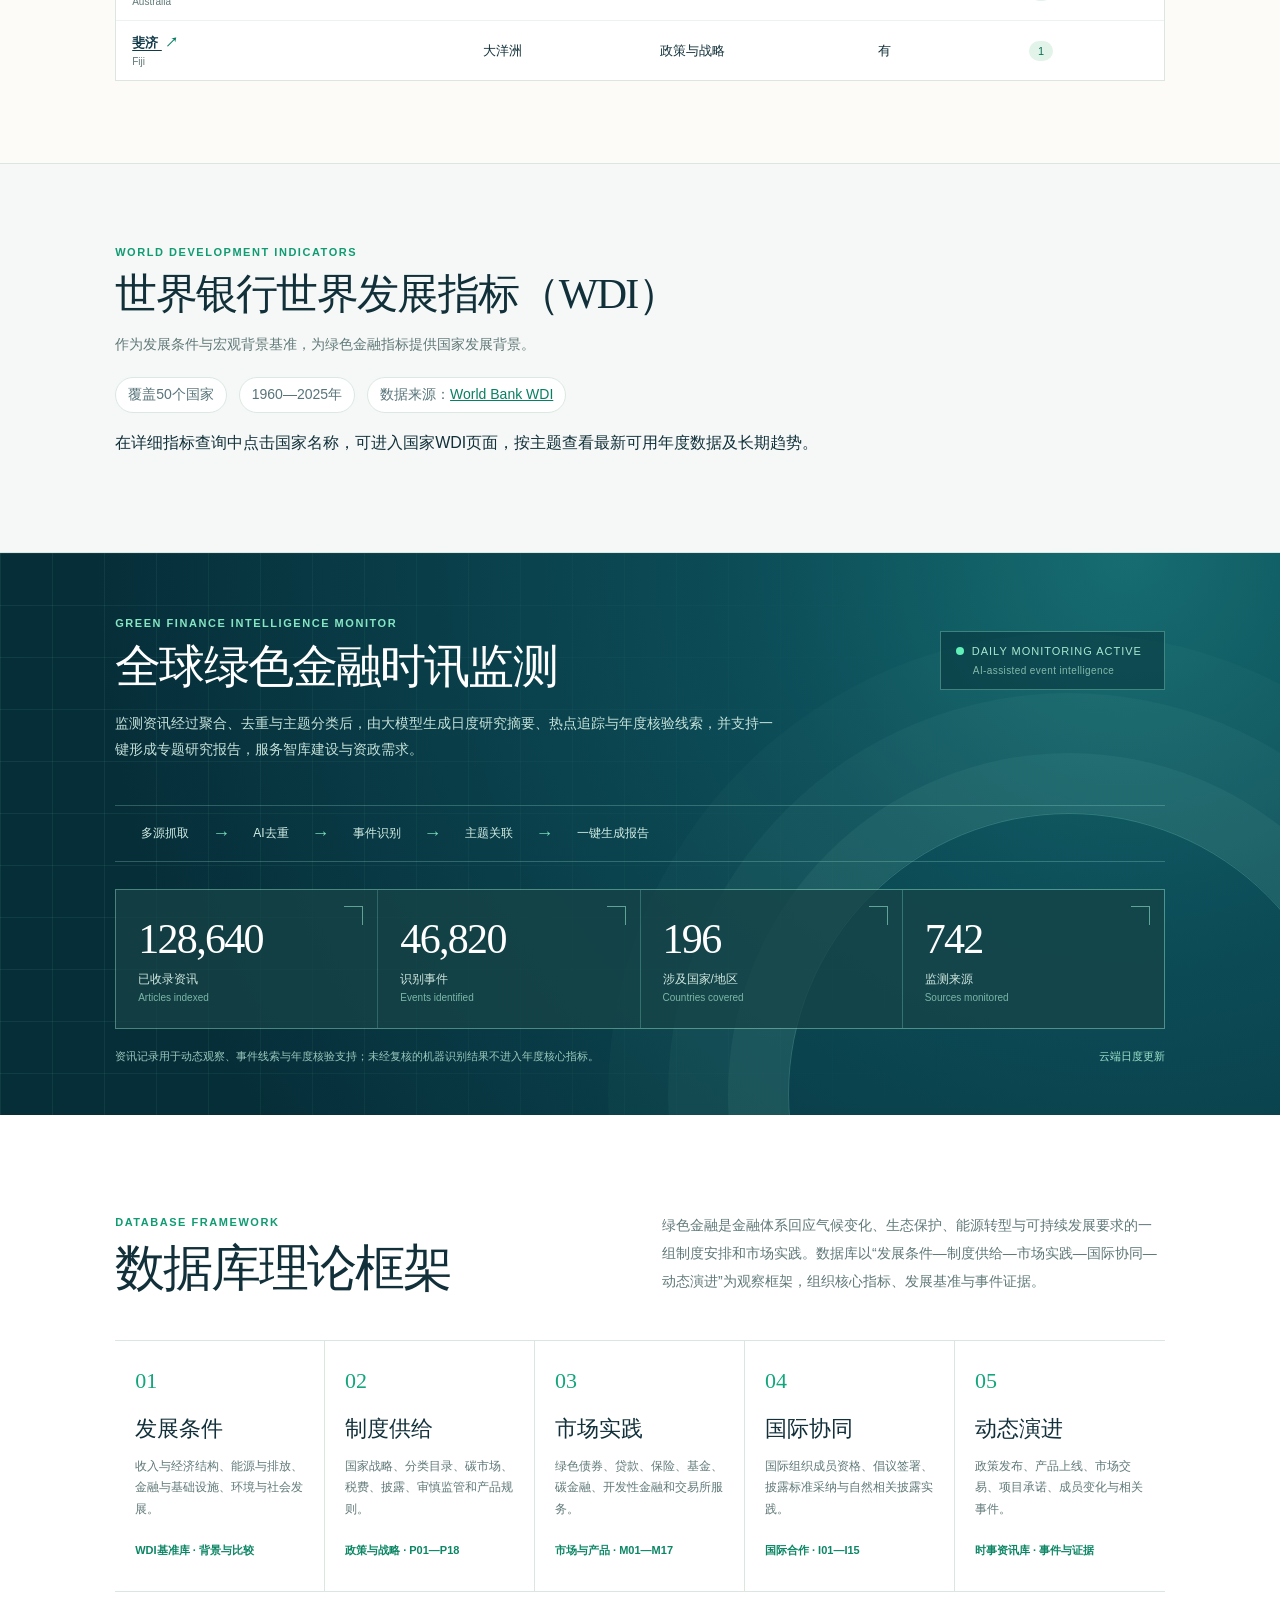
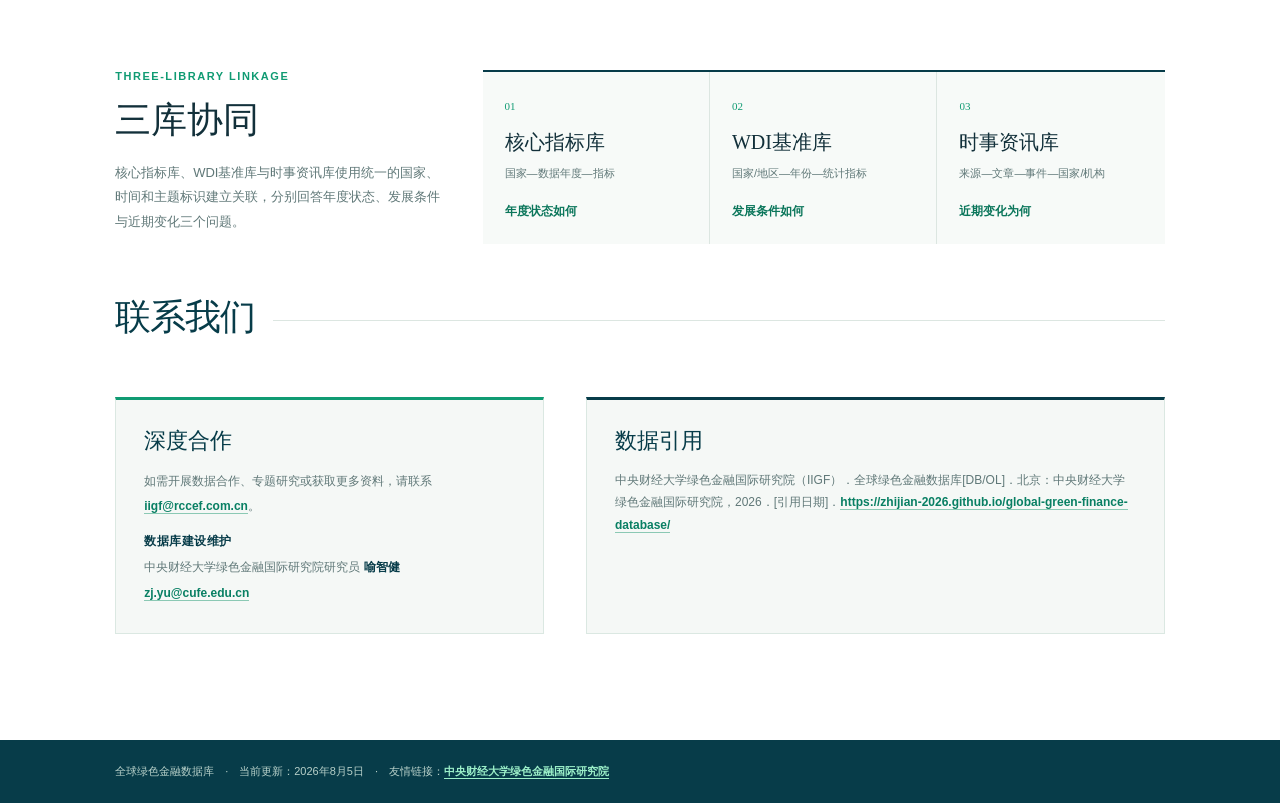
==== commit 7584a554: "Complete news intelligence workflow and cloud update label" ====
--- a/index.html
+++ b/index.html
@@ -13,6 +13,6 @@
     <section class="section about about-v2" id="about"><div class="framework-heading"><div><p class="eyebrow">DATABASE FRAMEWORK</p><h2>数据库理论框架</h2></div><p>绿色金融是金融体系回应气候变化、生态保护、能源转型与可持续发展要求的一组制度安排和市场实践。数据库以“发展条件—制度供给—市场实践—国际协同—动态演进”为观察框架，组织核心指标、发展基准与事件证据。</p></div><div class="framework-flow"><article><b>01</b><h3>发展条件</h3><p>收入与经济结构、能源与排放、金融与基础设施、环境与社会发展。</p><small>WDI基准库 · 背景与比较</small></article><article><b>02</b><h3>制度供给</h3><p>国家战略、分类目录、碳市场、税费、披露、审慎监管和产品规则。</p><small>政策与战略 · P01—P18</small></article><article><b>03</b><h3>市场实践</h3><p>绿色债券、贷款、保险、基金、碳金融、开发性金融和交易所服务。</p><small>市场与产品 · M01—M17</small></article><article><b>04</b><h3>国际协同</h3><p>国际组织成员资格、倡议签署、披露标准采纳与自然相关披露实践。</p><small>国际合作 · I01—I15</small></article><article><b>05</b><h3>动态演进</h3><p>政策发布、产品上线、市场交易、项目承诺、成员变化与相关事件。</p><small>时事资讯库 · 事件与证据</small></article></div><div class="three-libraries"><div class="library-heading"><p class="eyebrow">THREE-LIBRARY LINKAGE</p><h3>三库协同</h3><p>核心指标库、WDI基准库与时事资讯库使用统一的国家、时间和主题标识建立关联，分别回答年度状态、发展条件与近期变化三个问题。</p></div><div class="library-cards"><article><span>01</span><h4>核心指标库</h4><p>国家—数据年度—指标</p><strong>年度状态如何</strong></article><article><span>02</span><h4>WDI基准库</h4><p>国家/地区—年份—统计指标</p><strong>发展条件如何</strong></article><article><span>03</span><h4>时事资讯库</h4><p>来源—文章—事件—国家/机构</p><strong>近期变化为何</strong></article></div></div><div class="contact-block" id="contact"><div><h3>深度合作</h3><p>如需开展数据合作、专题研究或获取更多资料，请联系 <a href="mailto:iigf@rccef.com.cn">iigf@rccef.com.cn</a>。</p></div><div><h3>数据引用</h3><p>中央财经大学绿色金融国际研究院（IIGF）．全球绿色金融数据库[DB/OL]．北京：中央财经大学绿色金融国际研究院，2026．[引用日期]．<a href="https://zhijian-2026.github.io/global-green-finance-database/">https://zhijian-2026.github.io/global-green-finance-database/</a></p></div></div></section>
   </main>
   <footer>全球绿色金融数据库　·　当前更新：2026年8月5日　·　友情链接：<a href="https://iigf.cufe.edu.cn/" target="_blank" rel="noopener">中央财经大学绿色金融国际研究院</a></footer>
-  <script src="app.js?v=20260819"></script><script src="news.js?v=20260819"></script>
+  <script src="app.js?v=20260820"></script><script src="news.js?v=20260820"></script>
 </body>
 </html>
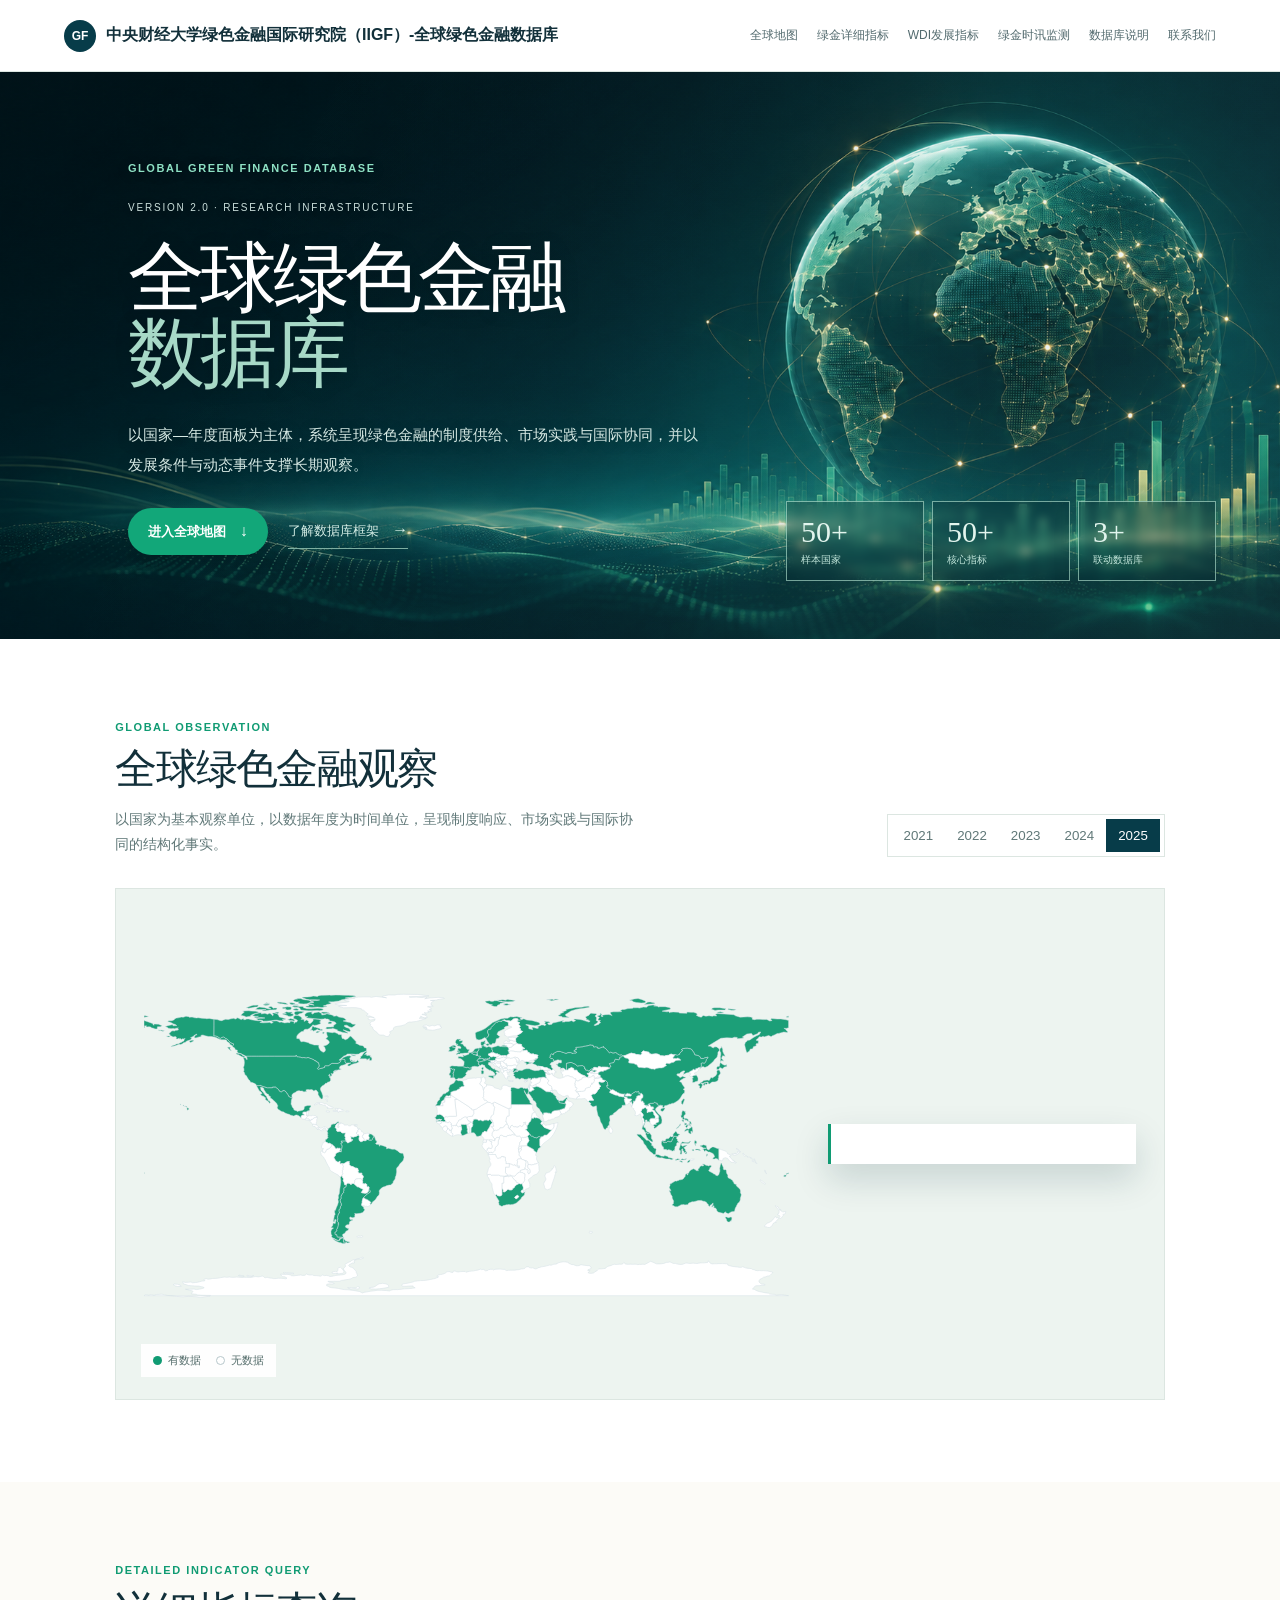
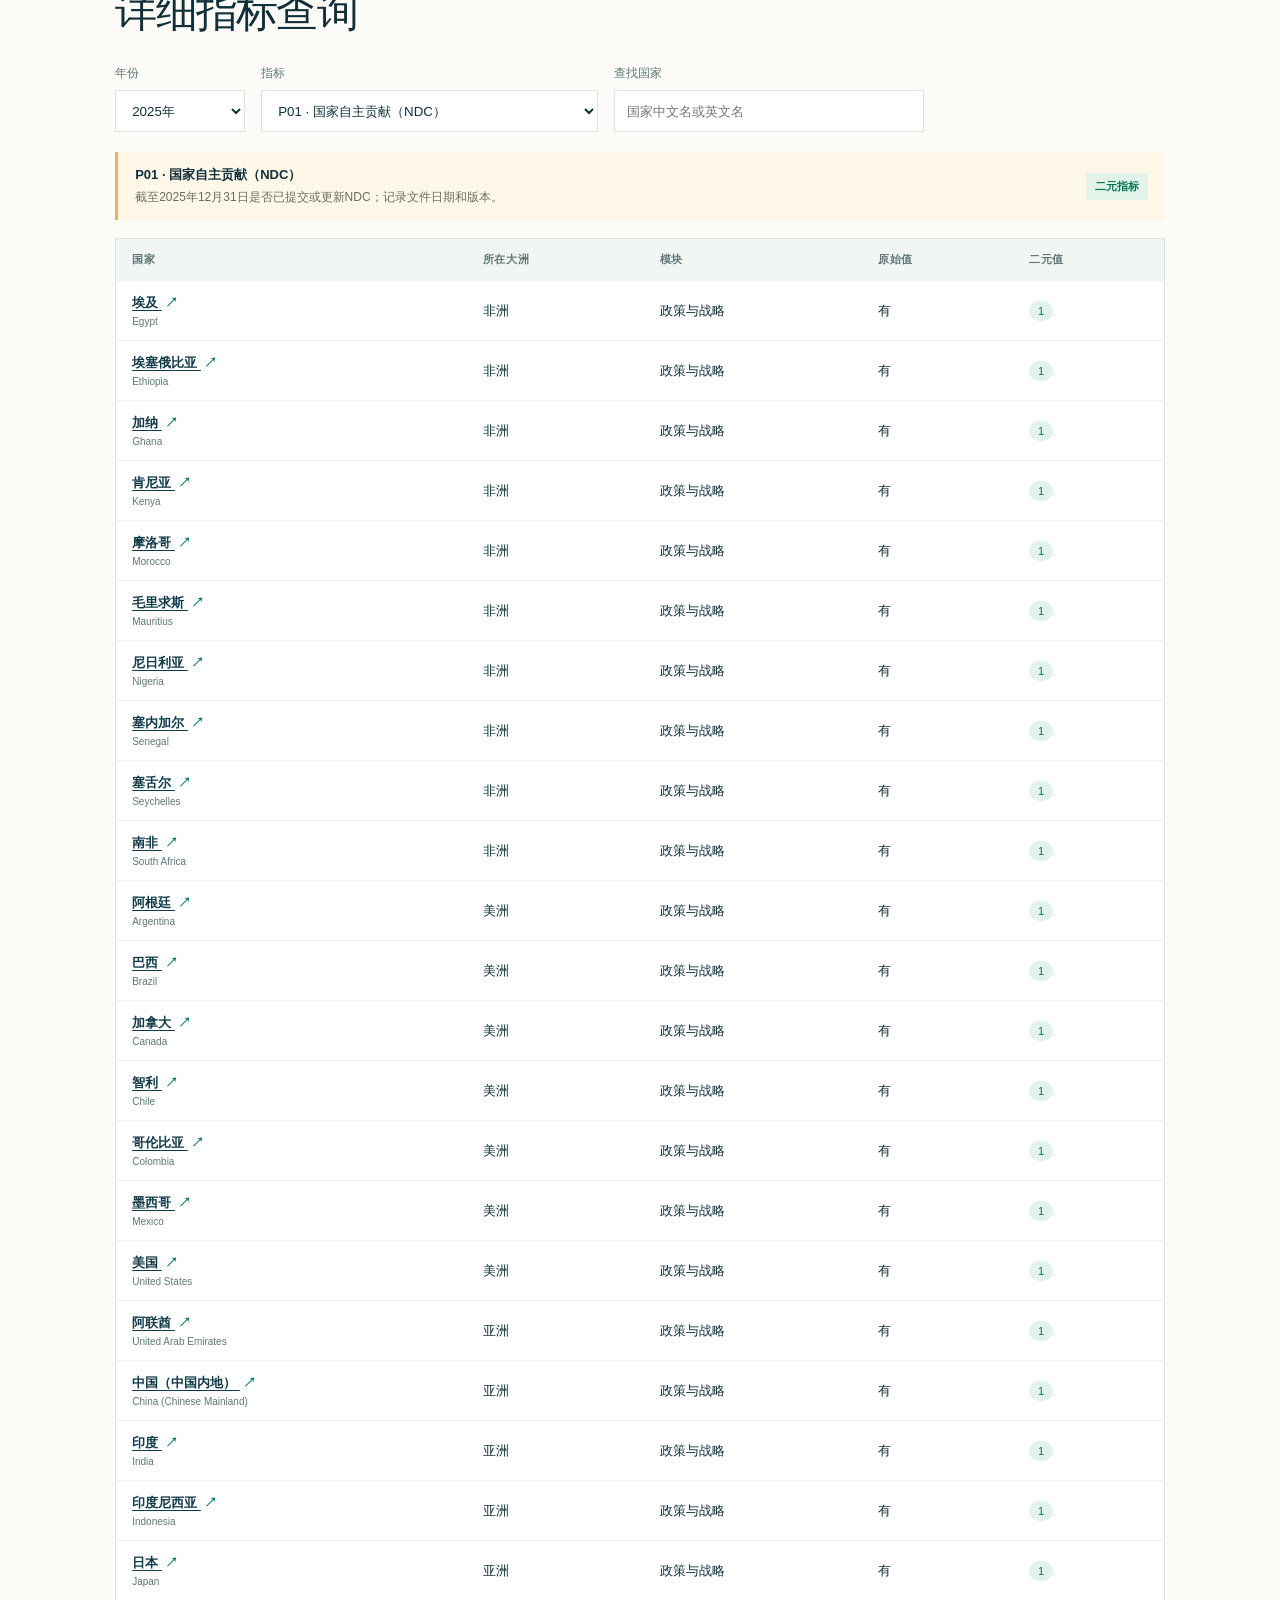
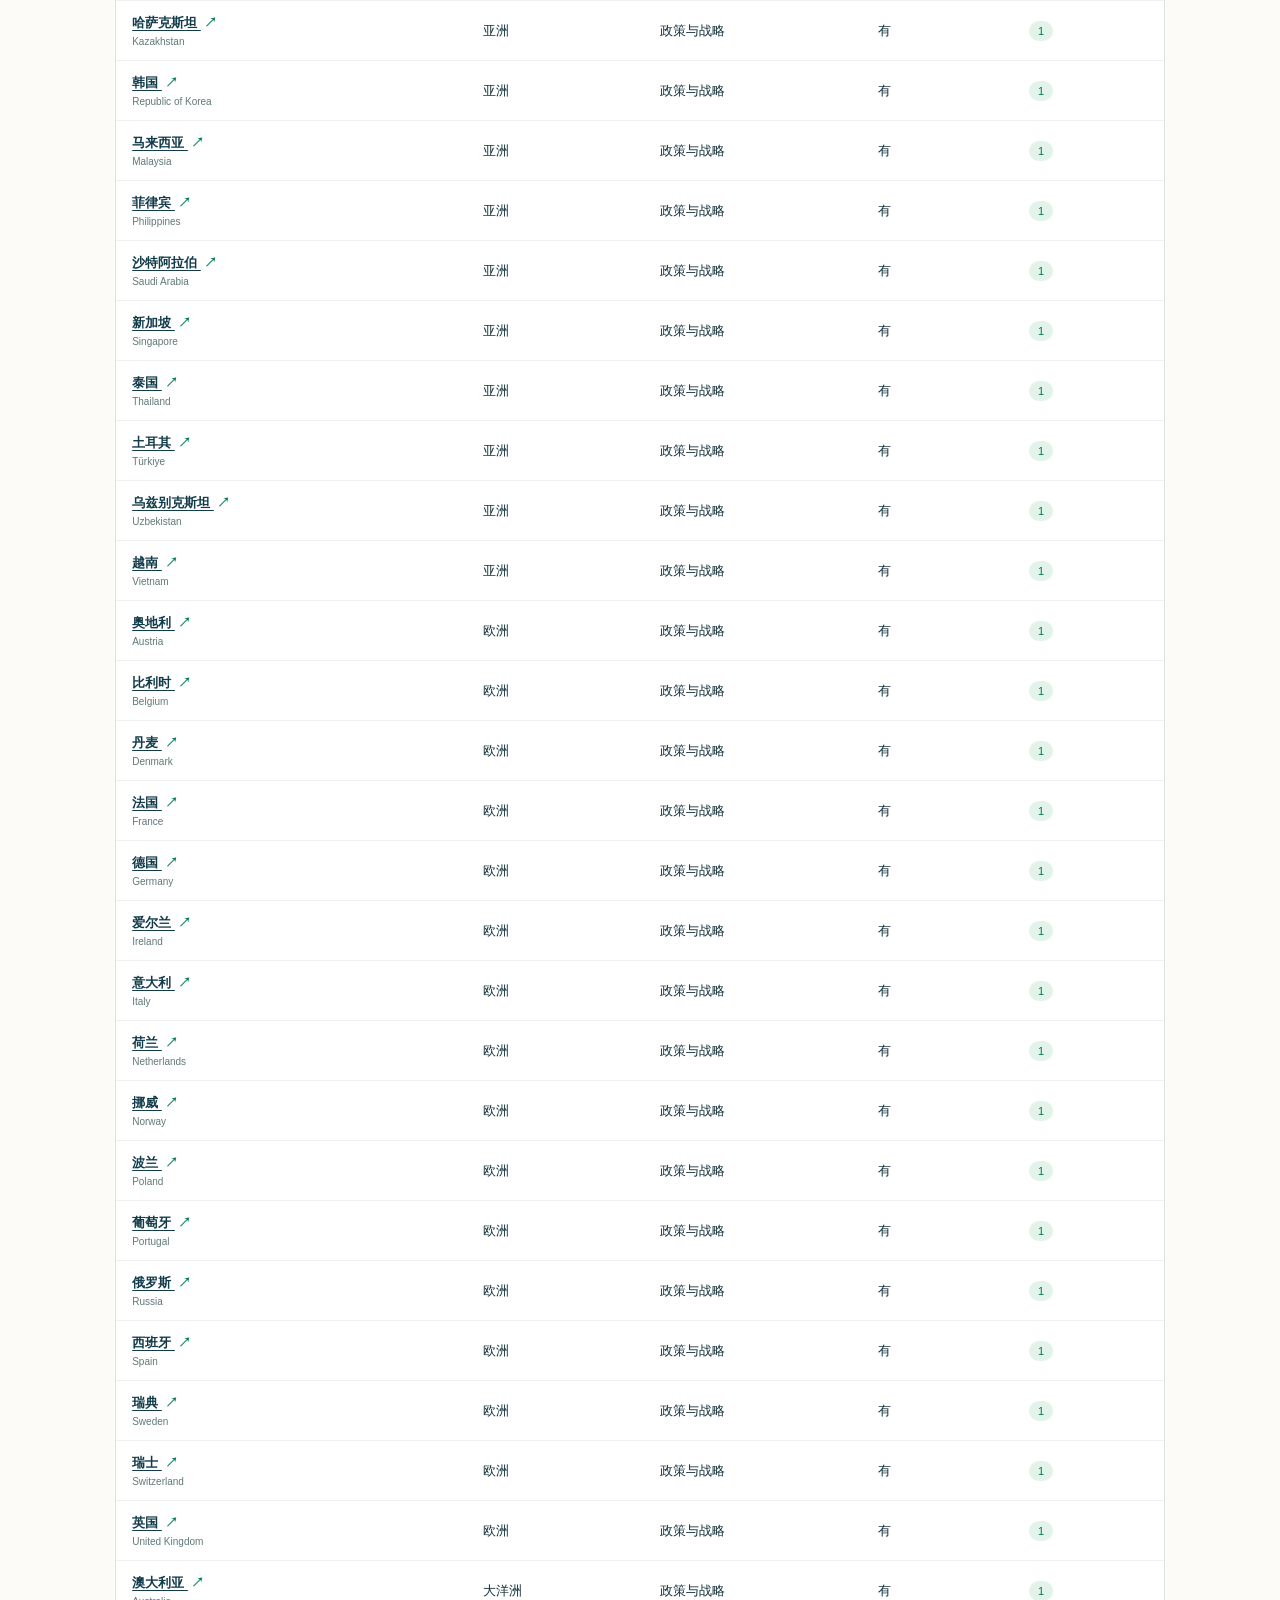
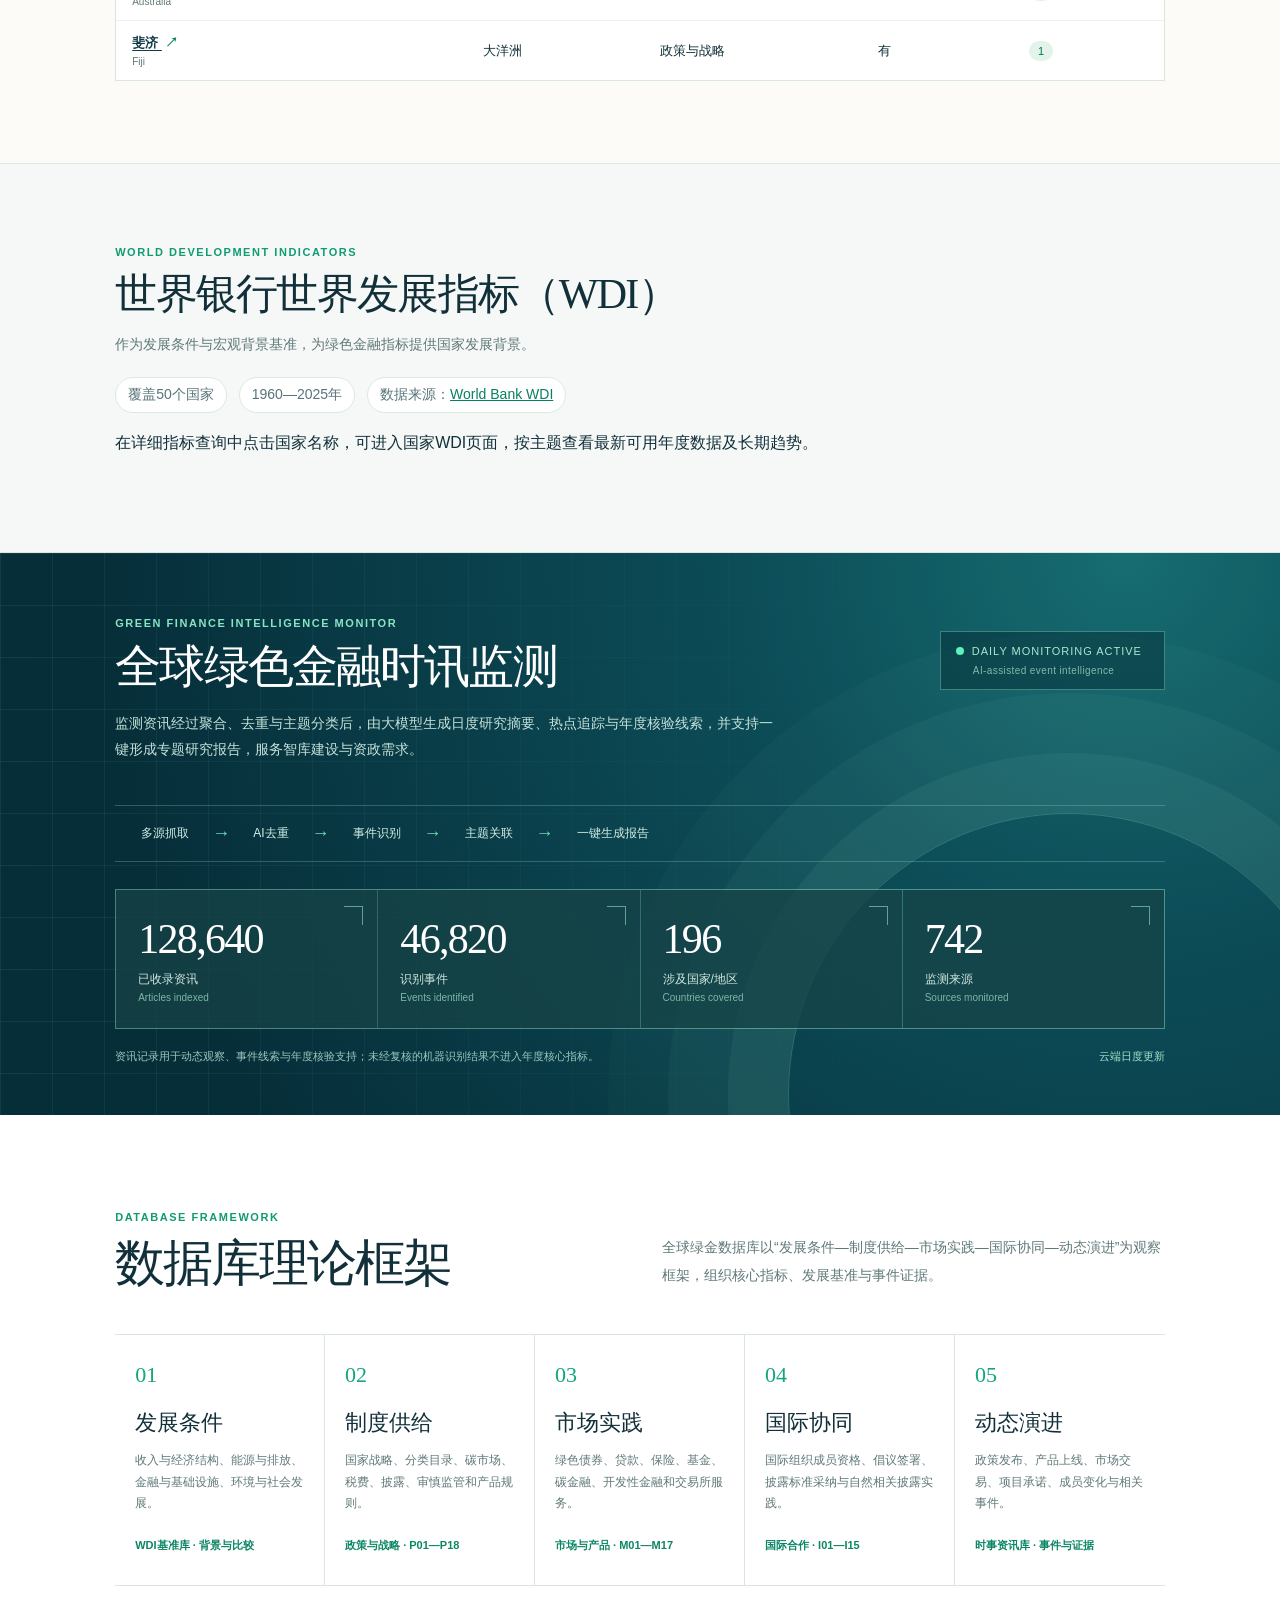
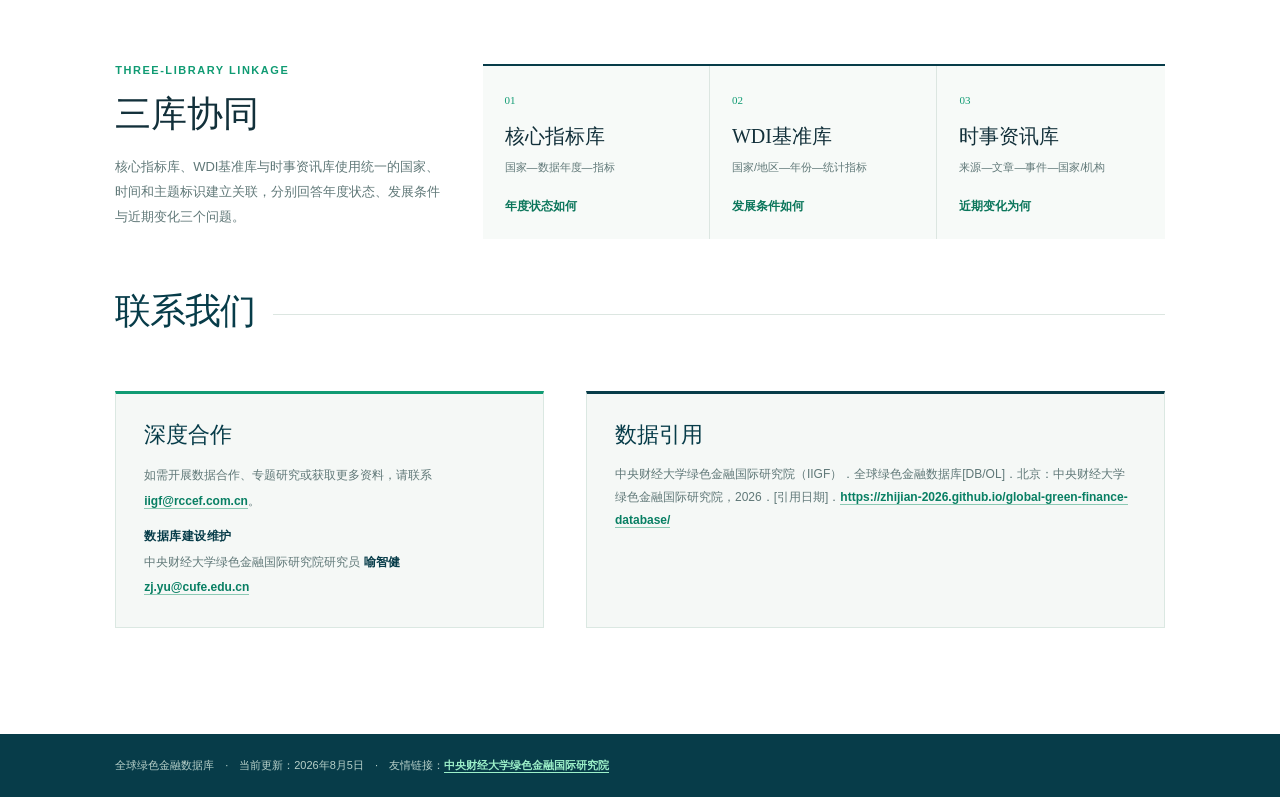
==== commit 268854b2: "Refine public database framework wording" ====
--- a/index.html
+++ b/index.html
@@ -13,6 +13,6 @@
     <section class="section about about-v2" id="about"><div class="framework-heading"><div><p class="eyebrow">DATABASE FRAMEWORK</p><h2>数据库理论框架</h2></div><p>绿色金融是金融体系回应气候变化、生态保护、能源转型与可持续发展要求的一组制度安排和市场实践。数据库以“发展条件—制度供给—市场实践—国际协同—动态演进”为观察框架，组织核心指标、发展基准与事件证据。</p></div><div class="framework-flow"><article><b>01</b><h3>发展条件</h3><p>收入与经济结构、能源与排放、金融与基础设施、环境与社会发展。</p><small>WDI基准库 · 背景与比较</small></article><article><b>02</b><h3>制度供给</h3><p>国家战略、分类目录、碳市场、税费、披露、审慎监管和产品规则。</p><small>政策与战略 · P01—P18</small></article><article><b>03</b><h3>市场实践</h3><p>绿色债券、贷款、保险、基金、碳金融、开发性金融和交易所服务。</p><small>市场与产品 · M01—M17</small></article><article><b>04</b><h3>国际协同</h3><p>国际组织成员资格、倡议签署、披露标准采纳与自然相关披露实践。</p><small>国际合作 · I01—I15</small></article><article><b>05</b><h3>动态演进</h3><p>政策发布、产品上线、市场交易、项目承诺、成员变化与相关事件。</p><small>时事资讯库 · 事件与证据</small></article></div><div class="three-libraries"><div class="library-heading"><p class="eyebrow">THREE-LIBRARY LINKAGE</p><h3>三库协同</h3><p>核心指标库、WDI基准库与时事资讯库使用统一的国家、时间和主题标识建立关联，分别回答年度状态、发展条件与近期变化三个问题。</p></div><div class="library-cards"><article><span>01</span><h4>核心指标库</h4><p>国家—数据年度—指标</p><strong>年度状态如何</strong></article><article><span>02</span><h4>WDI基准库</h4><p>国家/地区—年份—统计指标</p><strong>发展条件如何</strong></article><article><span>03</span><h4>时事资讯库</h4><p>来源—文章—事件—国家/机构</p><strong>近期变化为何</strong></article></div></div><div class="contact-block" id="contact"><div><h3>深度合作</h3><p>如需开展数据合作、专题研究或获取更多资料，请联系 <a href="mailto:iigf@rccef.com.cn">iigf@rccef.com.cn</a>。</p></div><div><h3>数据引用</h3><p>中央财经大学绿色金融国际研究院（IIGF）．全球绿色金融数据库[DB/OL]．北京：中央财经大学绿色金融国际研究院，2026．[引用日期]．<a href="https://zhijian-2026.github.io/global-green-finance-database/">https://zhijian-2026.github.io/global-green-finance-database/</a></p></div></div></section>
   </main>
   <footer>全球绿色金融数据库　·　当前更新：2026年8月5日　·　友情链接：<a href="https://iigf.cufe.edu.cn/" target="_blank" rel="noopener">中央财经大学绿色金融国际研究院</a></footer>
-  <script src="app.js?v=20260820"></script><script src="news.js?v=20260820"></script>
+  <script src="app.js?v=20260821"></script><script src="news.js?v=20260821"></script>
 </body>
 </html>
